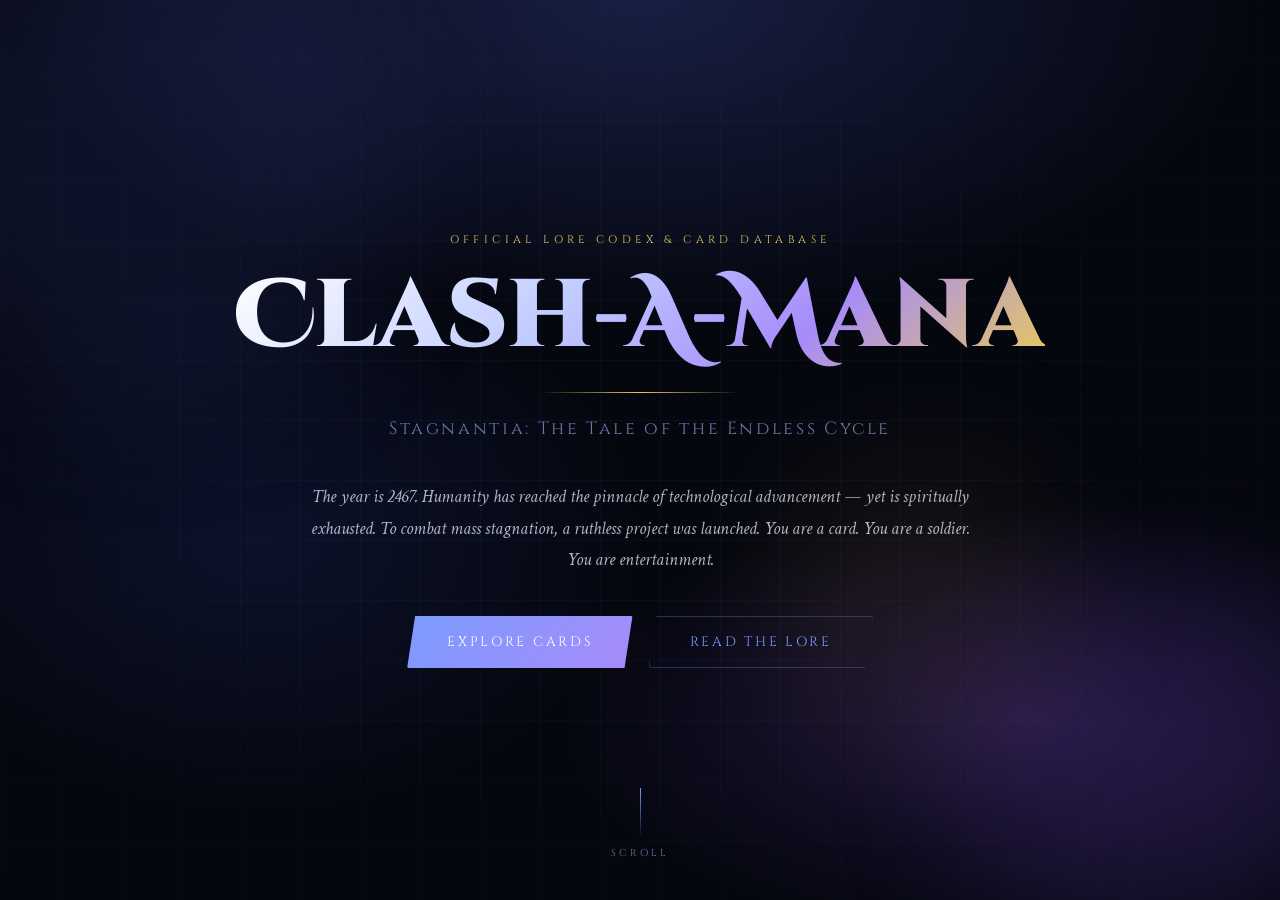
==== index.html @ bcbbc509 "Apply Familiar combat profiles and Kai attack cycle" ====
<!DOCTYPE html>
<html lang="en">
<head>
  <meta charset="UTF-8">
  <meta name="viewport" content="width=device-width, initial-scale=1.0">
  <title>CLASH-A-MANA - Official Codex</title>

  <!-- Google Fonts -->
  <link rel="preconnect" href="https://fonts.googleapis.com">
  <link rel="preconnect" href="https://fonts.gstatic.com" crossorigin>
  <link href="https://fonts.googleapis.com/css2?family=Cinzel+Decorative:wght@400;700;900&family=Cinzel:wght@400;500;600;700&family=Crimson+Text:ital,wght@0,400;0,600;1,400&display=swap" rel="stylesheet">

  <!-- Font Awesome (group icons in Codex) -->
  <link rel="stylesheet" href="https://cdnjs.cloudflare.com/ajax/libs/font-awesome/6.5.2/css/all.min.css">

  <!-- Main stylesheet -->
  <link rel="stylesheet" href="styles/main.css">
  <link rel="stylesheet" href="styles/card-modal.css?v=3">
  <link rel="stylesheet" href="styles/battle.css">
  <link rel="stylesheet" href="styles/survival.css">
  <link rel="stylesheet" href="styles/nav.css">
  <link rel="stylesheet" href="styles/towerguns.css">
</head>
<body>

<!-- ═══ AMBIENT PARTICLES ═══ -->
<canvas id="particle-canvas"></canvas>

<!-- ═══════════════════════════════════════════════════════
     INTRO / HERO SCREEN
═══════════════════════════════════════════════════════ -->
<section id="intro-screen">
  <div class="intro-bg"></div>
  <div class="intro-grid"></div>
  <div class="intro-orb orb1"></div>
  <div class="intro-orb orb2"></div>
  <div class="intro-orb orb3"></div>

  <div class="intro-content">
    <p class="intro-eyebrow">Official Lore Codex &amp; Card Database</p>
    <h1 class="intro-title">Clash-A-Mana</h1>
    <div class="intro-divider"></div>
    <p class="intro-subtitle">Stagnantia: The Tale of the Endless Cycle</p>

    <div class="intro-story-preview">
      <p>
        The year is 2467. Humanity has reached the pinnacle of technological advancement —
        yet is spiritually exhausted. To combat mass stagnation, a ruthless project was
        launched. You are a card. You are a soldier. You are entertainment.
      </p>
    </div>

    <div class="intro-cta-group">
      <button class="btn-primary" id="explore-btn">Explore Cards</button>
      <button class="btn-secondary" id="lore-btn">Read the Lore</button>
    </div>
  </div>

  <div class="intro-scroll-hint">
    <div class="scroll-line"></div>
    <span class="scroll-text">Scroll</span>
  </div>
</section>

<!-- ═══════════════════════════════════════════════════════
     MAIN PORTAL
═══════════════════════════════════════════════════════ -->
<div id="main-portal">

  <!-- Sticky navigation -->
  <nav id="site-nav">
    <div class="nav-logo" id="nav-logo">CAM</div>
    <ul class="nav-links">

      <!-- Package 1: reference / database -->
      <li class="nav-group" data-group="archive">
        <button class="nav-group-btn" type="button" aria-haspopup="true" aria-expanded="false">
          <span class="nav-group-label">Archive</span><span class="nav-group-current"></span><span class="nav-caret">▾</span>
        </button>
        <ul class="nav-menu">
          <li><button class="nav-btn" data-section="lore"       data-label="Lore">📜 Lore</button></li>
          <li><button class="nav-btn" data-section="info"       data-label="Codex">📖 Codex</button></li>
          <li><button class="nav-btn" data-section="cards"      data-label="Cards">🃏 Cards</button></li>
          <li><button class="nav-btn" data-section="spells"     data-label="Spells">✨ Spells</button></li>
          <li><button class="nav-btn" data-section="towerguns"  data-label="Tower Guns">🗼 Tower Guns</button></li>
        </ul>
      </li>

      <!-- Package 2: game modes, progression, economy -->
      <li class="nav-group" data-group="game">
        <button class="nav-group-btn" type="button" aria-haspopup="true" aria-expanded="false">
          <span class="nav-group-label">Game</span><span class="nav-group-current"></span><span class="nav-caret">▾</span>
        </button>
        <ul class="nav-menu">
          <li><button class="nav-btn nav-btn--powerup"  data-section="battle"     data-label="Battle Arena">⚔ Battle Arena</button></li>
          <li><button class="nav-btn nav-btn--survival" data-section="survival"   data-label="Survival">🧟 Survival</button></li>
          <li><button class="nav-btn nav-btn--powerup"  data-section="powerups"   data-label="Power Up">⚙ Power Up</button></li>
          <li><button class="nav-btn nav-btn--shop"     data-section="shop"       data-label="Shop">⚡ Shop</button></li>
          <li><button class="nav-btn nav-btn--pass"     data-section="manapass"   data-label="Mana Pass">🌀 Mana Pass</button></li>
          <li><button class="nav-btn nav-btn--trophy"   data-section="trophyroad" data-label="Trophy Road">🏆 Trophy Road</button></li>
        </ul>
      </li>

    </ul>
  </nav>

  <!-- ── LORE ── -->
  <section id="lore-section">
    <div class="section-wrap">
      <p class="section-eyebrow reveal">Chapter I — The World of Stagnantia</p>
      <h2 class="section-title reveal">The Endless Cycle</h2>
      <div class="section-divider reveal"></div>

      <div class="lore-intro-block reveal">
        <div class="lore-text-side">
          <p>The year is 2467. Humanity has reached the pinnacle of technological advancement, but is
            spiritually exhausted. Diseases have been cured, resource problems solved. However, this
            perfection has brought about a great curse — a period of stagnation in Stagnantia. People
            no longer enjoy anything or create anything new.</p>
          <p>To combat this mass feeling of boredom, a ruthless project is launched: <strong>Clash-A-Mana.</strong>
            Scientists discovered reality-warping portals that bring beings from different times and
            dimensions — ancient knights, robots of the future, mythological monsters, and wild beasts —
            into the arena.</p>
          <div class="lore-highlight-quote">
            "The only way to freedom is not to win the game, but to destroy the system itself."
          </div>
          <p>You are dealt digital cards. These cards are the only way to control the beings brought
            through portals. You have only one objective — destroy the opponent tower and be free.
            But freedom is a lie they tell you.</p>
        </div>

        <div class="lore-visual-side">
          <div class="lore-faction-card faction-crimson">
            <span class="faction-badge">Ruling Class</span>
            <div class="faction-name">⚔ The Crimson Crown</div>
            <p class="faction-desc">The world's rulers and the wealthy. Architects of Stagnantia who
              live in comfort. For them, life is just a control panel. They watch the battles as
              entertainment, always from above.</p>
          </div>
          <div class="lore-faction-card faction-azure">
            <span class="faction-badge">Working Class</span>
            <div class="faction-name">🌊 The Azure Core</div>
            <p class="faction-desc">The rest of society — the working class, ordinary people. They are
              the cogs in the system created by the Crimson Crown. The Azure Core is always struggling,
              but this struggle never lifts them to the upper class.</p>
          </div>
        </div>
      </div>

      <!-- Lore chapters -->
      <div class="lore-chapters">
        <p class="section-eyebrow reveal">World Codex</p>
        <h2 class="section-title reveal">Lore Archives</h2>

        <div class="chapter-grid reveal">
          <div class="chapter-card">
            <div class="chapter-num">01</div>
            <span class="chapter-icon">🌍</span>
            <div class="chapter-title">The World of Stagnantia</div>
            <p class="chapter-text">A dystopian 2467 where perfection became a curse. Technological
              utopia gave rise to spiritual emptiness, and from that void — Clash-A-Mana was born.</p>
          </div>
          <div class="chapter-card">
            <div class="chapter-num">02</div>
            <span class="chapter-icon">🔮</span>
            <div class="chapter-title">The Mana Portals</div>
            <p class="chapter-text">Reality-warping gateways that tear through time and dimension,
              dragging warriors, monsters, and mythological entities into the arena against their will.</p>
          </div>
          <div class="chapter-card">
            <div class="chapter-num">03</div>
            <span class="chapter-icon">⚡</span>
            <div class="chapter-title">The Clash System</div>
            <p class="chapter-text">Giant symmetrical arenas house the battles. Red castle for the
              Crimson Crown, blue for the Azure Core. Destroy the enemy tower — but freedom is always
              one battle away.</p>
          </div>
          <div class="chapter-card">
            <div class="chapter-num">04</div>
            <span class="chapter-icon">🃏</span>
            <div class="chapter-title">The Card Wielders</div>
            <p class="chapter-text">Kidnapped from the Azure Core, forced to fight. Each card wielder
              controls beings through digital mana bonds — strategy is survival, not sport.</p>
          </div>
        </div>
      </div>
    </div>
  </section>

  <!-- ── BATTLE ARENA ── -->
  <section id="battle-section">
    <div class="section-wrap">
      <p class="section-eyebrow reveal">Arena</p>
      <h2 class="section-title reveal">Battle Arena</h2>
      <div class="section-divider reveal"></div>

      <div id="battle-picker">
        <p class="battle-picker-hint">Döyüş üçün 5 kart seç (<span id="battle-pick-count">0</span>/5)</p>
        <div id="battle-picker-grid" class="cards-grid"></div>
        <button id="battle-start-btn" class="btn-primary" disabled>Döyüşə Başla</button>
      </div>

      <div id="battle-arena" style="display:none">
        <div class="battle-hud">
          <div id="battle-turn-info"></div>
          <button id="battle-end-turn-btn" class="btn-secondary">Növbəni Bitir</button>
        </div>
        <div id="battle-info-panel"><div class="info-empty">Kartın üstünə klik et</div></div>
        <div id="battle-board"></div>
        <div id="battle-log"></div>
      </div>

      <div id="battle-result" style="display:none">
        <h3 id="battle-result-title"></h3>
        <button id="battle-restart-btn" class="btn-primary">Yenidən Başla</button>
      </div>
    </div>
  </section>

  <!-- ── SURVIVAL ARENA ── -->
  <section id="survival-section">
    <div class="section-wrap">
      <p class="section-eyebrow reveal">Horda</p>
      <h2 class="section-title reveal">Survival Arena</h2>
      <div class="section-divider reveal"></div>

      <div id="survival-picker">
        <p class="battle-picker-hint">Xarakter seç · Hərəkət et, sağ qal, öz quruluşunu yarat.</p>
        <p class="survival-rules">Avtomatik hücum · WASD / ox düymələri və ya joystik<br>Hər səviyyədə 3 təklifdən 1-ni seç · Maksimum 4 silah + 4 passiv</p>
        <div class="survival-roster-toolbar">
          <label>Axtar <input id="survival-character-search" type="search" placeholder="Kartın adı…"></label>
          <label>Rarity <select id="survival-rarity-filter"><option value="all">Hamısı</option><option value="mundane">Mundane</option><option value="familiar">Familiar</option><option value="arcane">Arcane</option><option value="relic">Relic</option><option value="ascendant">Ascendant</option><option value="apex">Apex</option><option value="emergent">Emergent</option><option value="ethereal">Ethereal</option></select></label>
          <span id="survival-roster-count" aria-live="polite"></span>
        </div>
        <p class="survival-roster-note">Kartların statları arena üçün uyğunlaşdırılıb. Çoxformalı kart ilk forması ilə başlayır. Başlanğıc passiv də 4 yuvadan birini tutur.</p>
        <p id="survival-roster-status" role="status"></p><button type="button" id="survival-roster-retry" class="btn-secondary" hidden>Yenidən yüklə</button>
        <div id="survival-picker-grid" class="survival-char-grid"></div>
      </div>

      <div id="survival-game" style="display:none">
        <div id="survival-hud">
          <div class="survival-hud-item">❤ <div class="survival-hp-bar"><div id="survival-hp-fill"></div></div><span id="survival-hp-text">100 / 100</span></div>
          <div class="survival-hud-item">🛡 <div class="survival-shield-bar"><div id="survival-shield-fill"></div></div><span id="survival-shield-text"></span></div>
          <div class="survival-hud-item">💧 <span id="survival-mana-text"></span></div>
          <div class="survival-hud-item">Sv. <span id="survival-level">1</span> <div class="survival-xp-bar"><div id="survival-xp-fill"></div></div><span id="survival-xp-text">0 / 8 XP</span></div>
          <div class="survival-hud-item" id="survival-timer">00:00</div>
          <div class="survival-hud-item" id="survival-trait-status" aria-label="Passiv vəziyyəti"></div>
          <div class="survival-hud-item" id="survival-kills">0 öldürmə</div>
          <div class="survival-actions">
            <button type="button" id="survival-mana-btn">✦ Mana dalğası · 3 💧</button>
            <button type="button" id="survival-pause-btn">Ⅱ Fasilə</button>
            <button type="button" id="survival-exit-btn">Menyu</button>
          </div>
        </div>
        <div class="survival-arena-wrap">
          <canvas id="survival-canvas" tabindex="0" aria-label="Survival arenası. Hərəkət: WASD və ya ox düymələri. Fasilə: P."></canvas>
          <div id="survival-joystick" role="group" aria-label="Hərəkət joystiki"><div id="survival-joystick-knob"></div></div>
          <div id="survival-paused" class="survival-pause-overlay" hidden>
            <strong>Fasilə</strong><button type="button" id="survival-resume-btn" class="btn-primary">▶ Davam et</button>
          </div>
        </div>
        <p class="survival-controls-hint">WASD / ↑ ↓ ← → · Hücum avtomatikdir · Space: mana dalğası · P / Esc: fasilə</p>
        <div class="survival-loadout">
          <div><h3>Silahlar <span id="survival-weapon-count">1/4</span></h3><div id="survival-weapons" class="survival-slots"></div></div>
          <div><h3>Passivlər <span id="survival-passive-count">0/4</span></h3><div id="survival-passives" class="survival-slots"></div></div>
        </div>
        <details class="survival-stats-panel" open>
          <summary>Statlar və limitlər · <span id="survival-haste-text">+0% hücum sürəti</span></summary>
          <div id="survival-stat-list"></div>
          <p>Attack Speed saniyə, Delay millisaniyə ilədir: az olması yaxşıdır. Sürət bonusu maksimum +90%. DPS real hasardır (limit 500/s). Life mana gücləndirməsinin müddətidir. Silah Sv. 8 · Güclənən passiv Sv. 5 · Dəqiq qaydalı passiv tək səviyyə.</p>
        </details>
        <div id="survival-levelup" class="survival-levelup-overlay" role="dialog" aria-modal="true" aria-labelledby="survival-levelup-title" aria-describedby="survival-choice-help survival-choice-slots" hidden>
          <div class="survival-levelup-panel">
            <p class="survival-levelup-eyebrow">✦ YENİ SƏVİYYƏ ✦</p>
            <h3 id="survival-levelup-title">Gücünü seç</h3>
            <p id="survival-choice-help">Döyüş dayanıb. Bir gücləndirmə seç və davam et.</p>
            <p id="survival-choice-slots"></p>
            <div id="survival-choices"></div>
            <p class="survival-choice-hint">Seçmək üçün kliklə və ya 1, 2, 3 düymələrindən istifadə et.</p>
          </div>
        </div>
      </div>

      <div id="survival-gameover" style="display:none">
        <h3>Öldün</h3>
        <p id="survival-final-stats"></p>
        <button id="survival-restart-btn" class="btn-primary">Yenidən Başla</button>
        <button id="survival-menu-btn" class="btn-secondary">Xarakter Seç</button>
      </div>
    </div>
  </section>

  <!-- ── CARDS DATABASE ── -->
  <section id="cards-section">
    <div class="section-wrap">
      <div class="db-header">

        <div class="db-header-top">
          <div>
            <p class="section-eyebrow">Entity Registry</p>
            <h2 class="section-title">Card Database</h2>
            <div class="db-stats">Showing <span id="card-count">0</span> entities</div>
          </div>
          <div class="search-box">
            <span class="search-icon">⌕</span>
            <input type="text" id="card-search" placeholder="Search entities…">
          </div>
        </div>

        <div class="filter-panel">

          <div class="filter-row">
            <span class="filter-label">Rarity</span>
            <div class="filter-chips">
              <button class="filter-btn active" data-rarity="all">All</button>
              <button class="filter-btn" data-rarity="mundane">Mundane</button>
              <button class="filter-btn" data-rarity="familiar">Familiar</button>
              <button class="filter-btn" data-rarity="arcane">Arcane</button>
              <button class="filter-btn" data-rarity="relic">Relic</button>
              <button class="filter-btn" data-rarity="ascendant">Ascendant</button>
              <button class="filter-btn" data-rarity="apex">Apex</button>
              <button class="filter-btn" data-rarity="emergent">Emergent</button>
              <button class="filter-btn" data-rarity="ethereal">Ethereal</button>
            </div>
          </div>

          <div class="filter-row">
            <span class="filter-label">Class</span>
            <div class="filter-chips">
              <button class="filter-btn active" data-class="all">All</button>
              <button class="filter-btn" data-class="Tank">Tank</button>
              <button class="filter-btn" data-class="Fighter">Fighter</button>
              <button class="filter-btn" data-class="Assassin">Assassin</button>
              <button class="filter-btn" data-class="Mage">Mage</button>
              <button class="filter-btn" data-class="Marksman">Marksman</button>
              <button class="filter-btn" data-class="Support">Support</button>
              <button class="filter-btn" data-class="Specialist">Specialist</button>
            </div>
          </div>

          <div class="filter-row">
            <span class="filter-label">Type</span>
            <div class="filter-chips">
              <button class="filter-btn active" data-ctype="all">All</button>
              <button class="filter-btn" data-ctype="Human">Human</button>
              <button class="filter-btn" data-ctype="Animal">Animal</button>
              <button class="filter-btn" data-ctype="Dead">Dead</button>
              <button class="filter-btn" data-ctype="Robot">Robot</button>
              <button class="filter-btn" data-ctype="Spirit">Spirit</button>
              <button class="filter-btn" data-ctype="Alien">Alien</button>
              <button class="filter-btn" data-ctype="Entity">Entity</button>
            </div>
          </div>

          <div class="filter-row">
            <span class="filter-label">Sort</span>
            <div class="filter-chips">
              <button class="filter-btn active" data-sort="default">Default</button>
              <button class="filter-btn" data-sort="power-desc">PWR ↓</button>
              <button class="filter-btn" data-sort="power-asc">PWR ↑</button>
              <button class="filter-btn" data-sort="name-asc">A → Z</button>
              <button class="filter-btn" data-sort="name-desc">Z → A</button>
              <button class="filter-btn" data-sort="mana-asc">Mana ↑</button>
              <button class="filter-btn" data-sort="mana-desc">Mana ↓</button>
            </div>
          </div>

        </div>
      </div>
      <div class="cards-grid" id="cards-grid">
        <div class="no-results">Loading Card registry…</div>
      </div>
    </div>
  </section>

  <!-- ── SPELLS ── -->
  <section id="spells-section">
    <div class="section-wrap">
      <div class="db-header">
        <div>
          <p class="section-eyebrow">Arcane Arsenal</p>
          <h2 class="section-title">Spell Archive</h2>
          <div class="db-stats">Showing <span id="spell-count">0</span> spells</div>
        </div>
        <div class="db-controls">
          <div class="filter-row">
            <span class="filter-label">Rarity</span>
            <button class="filter-btn spell-filter active" data-filter="all">All</button>
            <button class="filter-btn spell-filter" data-filter="legendary">Legendary</button>
            <button class="filter-btn spell-filter" data-filter="epic">Epic</button>
            <button class="filter-btn spell-filter" data-filter="rare">Rare</button>
            <button class="filter-btn spell-filter" data-filter="common">Common</button>
          </div>
          <div class="filter-row">
            <span class="filter-label">Type</span>
            <button class="filter-btn spell-type active" data-type="all">All</button>
            <button class="filter-btn spell-type" data-type="normal">Normal</button>
            <button class="filter-btn spell-type" data-type="building">Building</button>
          </div>
        </div>
      </div>
      <div class="spells-grid" id="spells-grid">
        <div class="no-results">Loading arcane archive…</div>
      </div>
    </div>
  </section>

  <!-- ── TOWER GUNS ── -->
  <section id="towerguns-section">
    <div class="section-wrap">
      <div class="db-header">
        <div>
          <p class="section-eyebrow">Tower Arsenal</p>
          <h2 class="section-title">Tower Guns</h2>
          <div class="db-stats">Showing <span id="tg-count">0</span> tower guns</div>
        </div>
      </div>
      <div class="tg-grid" id="tg-grid">
        <div class="no-results">Loading tower guns…</div>
      </div>
    </div>
  </section>

  <!-- ── CODEX / INFO ── -->
  <section id="info-section">
    <div class="section-wrap">
      <p class="section-eyebrow">Game Mechanics</p>
      <h2 class="section-title">The Codex</h2>
      <div class="section-divider"></div>
      <div class="codex-layout">
        <nav class="codex-nav" id="codex-nav"></nav>
        <div class="codex-content" id="codex-content"></div>
      </div>
    </div>
  </section>

  <!-- ── POWER UP ── -->
  <section id="powerups-section">
    <div class="section-wrap">
      <p class="section-eyebrow reveal">Komanda Gücləndirmələri</p>
      <h2 class="section-title reveal">Power Up</h2>
      <div class="section-divider reveal"></div>
      <p class="codex-para reveal" style="margin-bottom:28px">
        Hər Power Up 4 səviyyəyə qədər inkişaf etdirilə bilər və hər biri komandanıza fərqli üstünlüklər qazandırır.
      </p>
      <div class="powerups-wrap reveal" id="powerups-table-wrap">
        <div class="no-results">Power Up məlumatları yüklənir…</div>
      </div>
    </div>
  </section>

  <!-- ── SHOP ── -->
  <section id="shop-section">
    <div class="section-wrap">

      <!-- Header -->
      <p class="section-eyebrow reveal">Mana Exchange</p>
      <h2 class="section-title reveal">The Arcane Shop</h2>
      <div class="section-divider reveal"></div>
      <p class="shop-tagline reveal">Power your deck. Dominate the arena. Spend wisely — freedom has a price.</p>

      <!-- Player Wallet Bar -->
      <div class="wallet-bar wallet-bar--full reveal">
        <div class="wallet-item">
          <span class="wallet-icon">🪙</span>
          <span class="wallet-label">Gold</span>
          <span class="wallet-amount wallet-c--gold" id="wallet-gold">4,200</span>
        </div>
        <div class="wallet-item">
          <span class="wallet-icon">🃏</span>
          <span class="wallet-label">Card Piece</span>
          <span class="wallet-amount wallet-c--cardpiece" id="wallet-cardpiece">320</span>
        </div>
        <div class="wallet-item">
          <span class="wallet-icon">💎</span>
          <span class="wallet-label">Ruby</span>
          <span class="wallet-amount wallet-c--ruby" id="wallet-ruby">85</span>
        </div>
        <div class="wallet-item">
          <span class="wallet-icon">🔴</span>
          <span class="wallet-label">Ruby Piece</span>
          <span class="wallet-amount wallet-c--rubypiece" id="wallet-rubypiece">14</span>
        </div>
        <div class="wallet-item">
          <span class="wallet-icon">⚙️</span>
          <span class="wallet-label">Tower Gear</span>
          <span class="wallet-amount wallet-c--gear" id="wallet-gear">7</span>
        </div>
        <div class="wallet-item">
          <span class="wallet-icon">✨</span>
          <span class="wallet-label">Card Shard</span>
          <span class="wallet-amount wallet-c--cardshard" id="wallet-cardshard">45</span>
        </div>
        <div class="wallet-item">
          <span class="wallet-icon">⚡</span>
          <span class="wallet-label">Mana Shard</span>
          <span class="wallet-amount wallet-c--mana" id="wallet-mana">12</span>
        </div>
        <div class="wallet-item">
          <span class="wallet-icon">🗝️</span>
          <span class="wallet-label">Dungeon Key</span>
          <span class="wallet-amount wallet-c--key" id="wallet-key">3</span>
        </div>
        <div class="wallet-item">
          <span class="wallet-icon">🌟</span>
          <span class="wallet-label">Gold Card</span>
          <span class="wallet-amount wallet-c--goldcard" id="wallet-goldcard">1</span>
        </div>
        <div class="wallet-item">
          <span class="wallet-icon">🧩</span>
          <span class="wallet-label">Piece Card</span>
          <span class="wallet-amount wallet-c--piececard" id="wallet-piececard">0</span>
        </div>
        <button class="wallet-topup-btn" id="topup-btn">+ Top Up</button>
      </div>

      <!-- Category Tabs -->
      <div class="shop-tabs reveal">
        <button class="shop-tab active" data-shop-tab="currency">💰 Currency</button>
        <button class="shop-tab" data-shop-tab="packs">📦 Card Packs</button>
        <button class="shop-tab" data-shop-tab="boosters">⚗️ Boosters</button>
        <button class="shop-tab" data-shop-tab="cosmetics">✨ Cosmetics</button>
        <button class="shop-tab" data-shop-tab="bundles">🔥 Bundles</button>
        <button class="shop-tab shop-tab--chests" data-shop-tab="chests">🗝️ Sandıqlar</button>
      </div>

      <!-- === CURRENCY TAB === -->
      <div class="shop-panel active" id="shop-currency">
        <p class="shop-panel-desc">Convert real currency into in-game resources. Gems are the premium currency — use them to unlock powerful cards, exclusive cosmetics, and special events.</p>
        <div class="currency-grid">
          <div class="currency-card">
            <div class="currency-card__glow" style="--clr:#e8c95a"></div>
            <div class="currency-icon">🪙</div>
            <div class="currency-name">Pocket Gold</div>
            <div class="currency-amount">1,000 Gold</div>
            <div class="currency-bonus"></div>
            <div class="currency-price">Free</div>
            <button class="shop-buy-btn" onclick="handlePurchase('1,000 Gold', 'free')">Claim</button>
          </div>
          <div class="currency-card">
            <div class="currency-card__glow" style="--clr:#fb923c"></div>
            <div class="currency-icon">⚡</div>
            <div class="currency-name">Mana Shards</div>
            <div class="currency-amount">10 Shards</div>
            <div class="currency-bonus"></div>
            <div class="currency-price">1000 Gold</div>
            <button class="shop-buy-btn" onclick="handlePurchase('10 Mana Shards', '1000 Gold')">Buy</button>
          </div>
          <div class="currency-card">
            <div class="currency-card__glow" style="--clr:#a78bfa"></div>
            <div class="currency-icon">♦️</div>
            <div class="currency-name">Ruby Pouch</div>
            <div class="currency-amount">20 Rubies</div>
            <div class="currency-bonus">+2 Weekend Bonus</div>
            <div class="currency-bonus">+10 First Purchase Bonus</div>
            <div class="currency-price">$0.99</div>
            <button class="shop-buy-btn shop-buy-btn--rubypiece" onclick="handlePurchase('20 Rubies', '$0.99')">Buy</button>
          </div>
          <div class="currency-card">
            <div class="currency-card__glow" style="--clr:#f87171"></div>
            <div class="currency-icon">♦️♦️</div>
            <div class="currency-name">Ruby Satchel</div>
            <div class="currency-amount">105 Rubies</div>
            <div class="currency-bonus">+5 Weekend Bonus</div>
            <div class="currency-bonus">+15 First Purchase Bonus</div>
            <div class="currency-price">$4.99</div>
            <button class="shop-buy-btn shop-buy-btn--rubypiece" onclick="handlePurchase('105 Rubies', '$4.99')">Buy</button>
          </div>
          <div class="currency-card">
            <div class="currency-card__glow" style="--clr:#f87171"></div>
            <div class="currency-icon">♦️♦️♦️</div>
            <div class="currency-name">Ruby Hoard 1</div>
            <div class="currency-amount">235 Rubies</div>
            <div class="currency-bonus">+10 Weekend Bonus</div>
            <div class="currency-bonus">+25 First Purchase Bonus</div>
            <div class="currency-price">$9.99</div>
            <button class="shop-buy-btn shop-buy-btn--rubypiece" onclick="handlePurchase('235 Rubies', '$9.99')">Buy</button>
          </div>
          <div class="currency-card currency-card--popular">
            <div class="currency-card__glow" style="--clr:#7b9cff"></div>
            <div class="currency-badge">Most Popular</div>
            <div class="currency-icon">♦️🌟♦️</div>
            <div class="currency-name">Ruby Hoard 2</div>
            <div class="currency-amount">530 Rubies</div>
            <div class="currency-bonus">+20 Weekend Bonus</div>
            <div class="currency-bonus">+50 First Purchase Bonus</div>
            <div class="currency-price">$19.99</div>
            <button class="shop-buy-btn shop-buy-btn--rubypiece" onclick="handlePurchase('530 Rubies', '$19.99')">Buy</button>
          </div>
          <div class="currency-card">
            <div class="currency-card__glow" style="--clr:#f87171"></div>
            <div class="currency-icon">🌟♦️🌟</div>
            <div class="currency-name">Ruby Hoard 3</div>
            <div class="currency-amount">1,185 Rubies</div>
            <div class="currency-bonus">+35 Weekend Bonus</div>
            <div class="currency-bonus">+75 First Purchase Bonus</div>
            <div class="currency-price">$39.99</div>
            <button class="shop-buy-btn shop-buy-btn--rubypiece" onclick="handlePurchase('1,185 Rubies', '$39.99')">Buy</button>
          </div>
          <div class="currency-card currency-card--best">
            <div class="currency-card__glow" style="--clr:#f472b6"></div>
            <div class="currency-badge currency-badge--best">Best Value</div>
            <div class="currency-icon">👑</div>
            <div class="currency-name">Arcane Vault</div>
            <div class="currency-amount">3,205 Rubies</div>
            <div class="currency-bonus">+45 Weekend Bonus</div>
            <div class="currency-bonus">+125 First Purchase Bonus · Exclusive Avatar</div>
            <div class="currency-price">$99.99</div>
            <button class="shop-buy-btn shop-buy-btn--premium" onclick="handlePurchase('3,205 Rubies + Avatar', '$99.99')">Buy</button>
          </div>
        </div>
      </div>

      <!-- === CARD PACKS TAB === -->
      <div class="shop-panel" id="shop-packs">
        <p class="shop-panel-desc">Each pack contains a set of cards drawn from the entity registry. Higher tier packs guarantee rarer cards.</p>
        <div class="packs-grid">
          <div class="pack-card pack-card--mundane">
            <div class="pack-shimmer"></div>
            <div class="pack-icon">📦</div>
            <div class="pack-rarity-tag">Mundane Pack</div>
            <div class="pack-name">Soldier's Cache</div>
            <p class="pack-desc">5 cards — guaranteed 1 Familiar or higher. Good starting point for new players.</p>
            <div class="pack-odds">
              <span>Familiar 40%</span><span>Arcane 25%</span><span>Relic 15%</span>
            </div>
            <div class="pack-footer">
              <span class="pack-price">💎 100</span>
              <button class="shop-buy-btn" onclick="handlePurchase('Soldier\'s Cache Pack', '100 Gems')">Open Pack</button>
            </div>
          </div>
          <div class="pack-card pack-card--familiar">
            <div class="pack-shimmer"></div>
            <div class="pack-icon">🐺</div>
            <div class="pack-rarity-tag" style="color:var(--familiar)">Familiar Pack</div>
            <div class="pack-name">Ranger's Kit</div>
            <p class="pack-desc">6 cards — guaranteed 1 Arcane or higher. A solid mid-game boost.</p>
            <div class="pack-odds">
              <span>Arcane 32%</span><span>Relic 16%</span><span>Ascendant 5%</span>
            </div>
            <div class="pack-footer">
              <span class="pack-price">💎 160</span>
              <button class="shop-buy-btn shop-buy-btn--gem" onclick="handlePurchase('Ranger\'s Kit Pack', '160 Gems')">Open Pack</button>
            </div>
          </div>
          <div class="pack-card pack-card--arcane">
            <div class="pack-shimmer"></div>
            <div class="pack-icon">🔮</div>
            <div class="pack-rarity-tag" style="color:var(--arcane)">Arcane Pack</div>
            <div class="pack-name">Mage's Tome</div>
            <p class="pack-desc">7 cards — guaranteed 1 Relic or higher. Ideal for mid-game deck building.</p>
            <div class="pack-odds">
              <span>Relic 35%</span><span>Ascendant 20%</span><span>Apex 8%</span>
            </div>
            <div class="pack-footer">
              <span class="pack-price">💎 250</span>
              <button class="shop-buy-btn shop-buy-btn--gem" onclick="handlePurchase('Mage\'s Tome Pack', '250 Gems')">Open Pack</button>
            </div>
          </div>
          <div class="pack-card pack-card--relic">
            <div class="pack-shimmer"></div>
            <div class="pack-icon">📿</div>
            <div class="pack-rarity-tag" style="color:var(--relic)">Relic Pack</div>
            <div class="pack-name">Ancient Vault</div>
            <p class="pack-desc">8 cards — guaranteed 1 Ascendant or higher. Rewards for committed players.</p>
            <div class="pack-odds">
              <span>Ascendant 28%</span><span>Apex 12%</span><span>Emergent 4%</span>
            </div>
            <div class="pack-footer">
              <span class="pack-price">💎 380</span>
              <button class="shop-buy-btn shop-buy-btn--gem" onclick="handlePurchase('Ancient Vault Pack', '380 Gems')">Open Pack</button>
            </div>
          </div>
          <div class="pack-card pack-card--ascendant">
            <div class="pack-shimmer"></div>
            <div class="pack-icon">🔥</div>
            <div class="pack-rarity-tag" style="color:var(--ascendant)">Ascendant Pack</div>
            <div class="pack-name">Synergy Forge</div>
            <p class="pack-desc">9 cards — guaranteed 1 Ascendant or higher. Built for players stacking deck synergy.</p>
            <div class="pack-odds">
              <span>Ascendant 45%</span><span>Apex 18%</span><span>Emergent 6%</span>
            </div>
            <div class="pack-footer">
              <span class="pack-price">💎 480</span>
              <button class="shop-buy-btn shop-buy-btn--premium" onclick="handlePurchase('Synergy Forge Pack', '480 Gems')">Open Pack</button>
            </div>
          </div>
          <div class="pack-card pack-card--apex">
            <div class="pack-shimmer"></div>
            <div class="currency-badge">Limited</div>
            <div class="pack-icon">⚡</div>
            <div class="pack-rarity-tag" style="color:var(--apex)">Apex Pack</div>
            <div class="pack-name">Warlord's Chest</div>
            <p class="pack-desc">10 cards — guaranteed 2 Ascendant+ and 1 Apex or higher. Elite tier.</p>
            <div class="pack-odds">
              <span>Ascendant 30%</span><span>Apex 15%</span><span>Ethereal 5%</span>
            </div>
            <div class="pack-footer">
              <span class="pack-price">💎 600</span>
              <button class="shop-buy-btn shop-buy-btn--premium" onclick="handlePurchase('Warlord\'s Chest Pack', '600 Gems')">Open Pack</button>
            </div>
          </div>
          <div class="pack-card pack-card--emergent">
            <div class="pack-shimmer"></div>
            <div class="currency-badge">New</div>
            <div class="pack-icon">🌱</div>
            <div class="pack-rarity-tag" style="color:var(--emergent)">Emergent Pack</div>
            <div class="pack-name">Growth Cache</div>
            <p class="pack-desc">11 cards — one guaranteed Emergent card. Evolves in your hands as you play it.</p>
            <div class="pack-odds">
              <span>Apex 18%</span><span>Emergent 100%¹</span><span>Ethereal 6%</span>
            </div>
            <div class="pack-footer">
              <span class="pack-price">⚡ 3 Shards</span>
              <button class="shop-buy-btn shop-buy-btn--mana" onclick="handlePurchase('Growth Cache Pack', '3 Mana Shards')">Open Pack</button>
            </div>
          </div>
          <div class="pack-card pack-card--ethereal">
            <div class="pack-shimmer"></div>
            <div class="currency-badge currency-badge--best">Exclusive</div>
            <div class="pack-icon">👻</div>
            <div class="pack-rarity-tag" style="color:var(--ethereal)">Ethereal Pack</div>
            <div class="pack-name">Void Reliquary</div>
            <p class="pack-desc">12 cards — one guaranteed Ethereal card. For collectors and competitive players only.</p>
            <div class="pack-odds">
              <span>Apex 20%</span><span>Ethereal 100%¹</span>
            </div>
            <div class="pack-footer">
              <span class="pack-price">⚡ 5 Shards</span>
              <button class="shop-buy-btn shop-buy-btn--mana" onclick="handlePurchase('Void Reliquary Pack', '5 Mana Shards')">Open Pack</button>
            </div>
          </div>
        </div>
      </div>

      <!-- === BOOSTERS TAB === -->
      <div class="shop-panel" id="shop-boosters">
        <p class="shop-panel-desc">Temporary enhancements that give you an edge in battle. Active until consumed or the session ends.</p>
        <div class="booster-list">
          <div class="booster-row">
            <div class="booster-icon" style="background:rgba(123,156,255,0.15);color:var(--accent)">⚡</div>
            <div class="booster-info">
              <div class="booster-name">Mana Surge</div>
              <p class="booster-desc">+1 Mana regeneration per turn for 10 battles</p>
              <div class="booster-duration">⏱ 10 battles</div>
            </div>
            <div class="booster-price-col">
              <span class="pack-price">💎 50</span>
              <button class="shop-buy-btn" onclick="handlePurchase('Mana Surge', '50 Gems')">Buy</button>
            </div>
          </div>
          <div class="booster-row">
            <div class="booster-icon" style="background:rgba(248,113,113,0.15);color:var(--relic)">🗡️</div>
            <div class="booster-info">
              <div class="booster-name">Battle Fury</div>
              <p class="booster-desc">+15% damage for all units for 5 battles</p>
              <div class="booster-duration">⏱ 5 battles</div>
            </div>
            <div class="booster-price-col">
              <span class="pack-price">💎 80</span>
              <button class="shop-buy-btn" onclick="handlePurchase('Battle Fury', '80 Gems')">Buy</button>
            </div>
          </div>
          <div class="booster-row booster-row--featured">
            <div class="booster-icon" style="background:rgba(250,204,21,0.15);color:var(--gold)">⭐</div>
            <div class="booster-info">
              <div class="booster-name">Fortune's Blessing <span class="booster-tag">Popular</span></div>
              <p class="booster-desc">Double Gold and XP earned from battles for 24 hours</p>
              <div class="booster-duration">⏱ 24 hours</div>
            </div>
            <div class="booster-price-col">
              <span class="pack-price">💎 120</span>
              <button class="shop-buy-btn shop-buy-btn--gem" onclick="handlePurchase('Fortune\'s Blessing', '120 Gems')">Buy</button>
            </div>
          </div>
          <div class="booster-row">
            <div class="booster-icon" style="background:rgba(167,139,250,0.15);color:var(--arcane)">🛡️</div>
            <div class="booster-info">
              <div class="booster-name">Iron Ward</div>
              <p class="booster-desc">+20% tower HP at the start of each battle for 7 battles</p>
              <div class="booster-duration">⏱ 7 battles</div>
            </div>
            <div class="booster-price-col">
              <span class="pack-price">🪙 500</span>
              <button class="shop-buy-btn" onclick="handlePurchase('Iron Ward', '500 Gold')">Buy</button>
            </div>
          </div>
          <div class="booster-row">
            <div class="booster-icon" style="background:rgba(244,114,182,0.15);color:var(--ethereal)">🔮</div>
            <div class="booster-info">
              <div class="booster-name">Spell Amplifier</div>
              <p class="booster-desc">All spells deal 25% more damage for 3 battles</p>
              <div class="booster-duration">⏱ 3 battles</div>
            </div>
            <div class="booster-price-col">
              <span class="pack-price">⚡ 1 Shard</span>
              <button class="shop-buy-btn shop-buy-btn--mana" onclick="handlePurchase('Spell Amplifier', '1 Mana Shard')">Buy</button>
            </div>
          </div>
        </div>
      </div>

      <!-- === COSMETICS TAB === -->
      <div class="shop-panel" id="shop-cosmetics">
        <p class="shop-panel-desc">Purely cosmetic — no gameplay advantage. Stand out in the arena with exclusive visual flair.</p>
        <div class="cosm-grid">
          <div class="cosm-card">
            <div class="cosm-preview cosm-preview--avatar">👑</div>
            <div class="cosm-type">Profile Avatar</div>
            <div class="cosm-name">Crimson Crown</div>
            <div class="cosm-price">💎 200</div>
            <button class="shop-buy-btn" onclick="handlePurchase('Crimson Crown Avatar', '200 Gems')">Equip</button>
          </div>
          <div class="cosm-card">
            <div class="cosm-preview cosm-preview--frame">🔵</div>
            <div class="cosm-type">Card Frame</div>
            <div class="cosm-name">Azure Core Border</div>
            <div class="cosm-price">💎 150</div>
            <button class="shop-buy-btn" onclick="handlePurchase('Azure Core Border', '150 Gems')">Equip</button>
          </div>
          <div class="cosm-card cosm-card--owned">
            <div class="cosm-preview cosm-preview--emote">⚡</div>
            <div class="cosm-type">Battle Emote</div>
            <div class="cosm-name">Mana Crackle</div>
            <div class="cosm-owned-badge">Owned</div>
            <button class="shop-buy-btn shop-buy-btn--owned" disabled>Equipped</button>
          </div>
          <div class="cosm-card">
            <div class="cosm-preview cosm-preview--board">🌑</div>
            <div class="cosm-type">Arena Skin</div>
            <div class="cosm-name">Void Coliseum</div>
            <div class="cosm-price">⚡ 3 Shards</div>
            <button class="shop-buy-btn shop-buy-btn--mana" onclick="handlePurchase('Void Coliseum Arena', '3 Mana Shards')">Unlock</button>
          </div>
          <div class="cosm-card">
            <div class="cosm-preview cosm-preview--title">📜</div>
            <div class="cosm-type">Player Title</div>
            <div class="cosm-name">"Stagnantia's Chosen"</div>
            <div class="cosm-price">💎 350</div>
            <button class="shop-buy-btn shop-buy-btn--gem" onclick="handlePurchase('Stagnantia\'s Chosen Title', '350 Gems')">Unlock</button>
          </div>
          <div class="cosm-card cosm-card--exclusive">
            <div class="currency-badge currency-badge--best">Rare</div>
            <div class="cosm-preview cosm-preview--effect">🌟</div>
            <div class="cosm-type">Card Effect</div>
            <div class="cosm-name">Ethereal Shimmer</div>
            <div class="cosm-price">⚡ 8 Shards</div>
            <button class="shop-buy-btn shop-buy-btn--mana" onclick="handlePurchase('Ethereal Shimmer Effect', '8 Mana Shards')">Unlock</button>
          </div>
        </div>
      </div>

      <!-- === BUNDLES TAB === -->
      <div class="shop-panel" id="shop-bundles">
        <p class="shop-panel-desc">Limited time offers that combine cards, currency, and cosmetics at a discounted rate. Bundles rotate weekly.</p>
        <div class="bundles-grid">
          <div class="bundle-card bundle-card--starter">
            <div class="bundle-timer">⏳ Ends in 3d 14h</div>
            <div class="bundle-icon">🌱</div>
            <div class="bundle-name">Starter's Arsenal</div>
            <p class="bundle-desc">Everything a new warrior needs to enter the arena.</p>
            <div class="bundle-contents">
              <div class="bundle-item">📦 3× Soldier's Cache</div>
              <div class="bundle-item">🪙 2,000 Gold</div>
              <div class="bundle-item">⚡ Mana Surge Booster</div>
            </div>
            <div class="bundle-pricing">
              <span class="bundle-original">$7.99</span>
              <span class="bundle-sale">$3.99</span>
              <span class="bundle-save">Save 50%</span>
            </div>
            <button class="shop-buy-btn shop-buy-btn--bundle" onclick="handlePurchase('Starter\'s Arsenal Bundle', '$3.99')">Buy Bundle</button>
          </div>
          <div class="bundle-card bundle-card--warrior">
            <div class="bundle-timer">⏳ Ends in 1d 08h</div>
            <div class="currency-badge">Hot Deal</div>
            <div class="bundle-icon">⚔️</div>
            <div class="bundle-name">Warlord's Compact</div>
            <p class="bundle-desc">Mid-tier deck upgrade with a bonus cosmetic included.</p>
            <div class="bundle-contents">
              <div class="bundle-item">🔮 2× Mage's Tome</div>
              <div class="bundle-item">💎 300 Gems</div>
              <div class="bundle-item">🎨 Crimson Crown Avatar</div>
              <div class="bundle-item">⭐ Fortune's Blessing ×2</div>
            </div>
            <div class="bundle-pricing">
              <span class="bundle-original">$19.99</span>
              <span class="bundle-sale">$11.99</span>
              <span class="bundle-save">Save 40%</span>
            </div>
            <button class="shop-buy-btn shop-buy-btn--bundle" onclick="handlePurchase('Warlord\'s Compact Bundle', '$11.99')">Buy Bundle</button>
          </div>
          <div class="bundle-card bundle-card--eternal">
            <div class="bundle-timer">⏳ Ends in 6d 00h</div>
            <div class="currency-badge currency-badge--best">Ultimate</div>
            <div class="bundle-icon">👑</div>
            <div class="bundle-name">Eternal Conqueror</div>
            <p class="bundle-desc">The definitive collection for veteran players seeking total dominance.</p>
            <div class="bundle-contents">
              <div class="bundle-item">👻 1× Void Reliquary</div>
              <div class="bundle-item">⚡ 1× Warlord's Chest</div>
              <div class="bundle-item">💎 1,000 Gems</div>
              <div class="bundle-item">🌑 Void Coliseum Arena</div>
              <div class="bundle-item">🌟 Ethereal Shimmer Effect</div>
              <div class="bundle-item">📜 "Stagnantia's Chosen" Title</div>
            </div>
            <div class="bundle-pricing">
              <span class="bundle-original">$79.99</span>
              <span class="bundle-sale">$49.99</span>
              <span class="bundle-save">Save 37%</span>
            </div>
            <button class="shop-buy-btn shop-buy-btn--premium" onclick="handlePurchase('Eternal Conqueror Bundle', '$49.99')">Buy Bundle</button>
          </div>
        </div>
      </div>

    </div><!-- /.section-wrap -->

      <!-- === CHESTS TAB === -->
      <div class="shop-panel" id="shop-chests">
        <div class="section-wrap chests-wrap">
          <p class="shop-panel-desc">Hər sandıq açıldıqda unikal miqdar resurs qazanırsınız. Mükafat dəyərləri xətti çəki sistemi ilə 40%→10% şans paylanması əsasında hesablanır — kiçik dəyərlər daha çox, böyük dəyərlər isə nadirdir.</p>

          <!-- Chest Grid -->
          <div class="chests-grid" id="chests-grid">
            <!-- JS ilə doldurulacaq -->
          </div>

          <!-- Open Result Modal -->
          <div class="chest-result-overlay" id="chest-result-overlay">
            <div class="chest-result-box" id="chest-result-box">
              <div class="chest-result-close" id="chest-result-close">✕</div>
              <div class="chest-result-icon" id="chest-result-icon">📦</div>
              <div class="chest-result-chest-name" id="chest-result-chest-name">Mundane Chest</div>
              <h3 class="chest-result-title">Sandıq Açıldı!</h3>
              <div class="chest-result-rewards" id="chest-result-rewards"></div>
              <button class="chest-open-again-btn" id="chest-open-again-btn">Yenidən Aç</button>
            </div>
          </div>
        </div>
      </div>

    <!-- Purchase Toast -->
    <div class="shop-toast" id="shop-toast"></div>
  </section>

  <!-- ══════════════════════════════════════════════════════
       MANA PASS SECTION — JS tərəfindən doldurulur
  ══════════════════════════════════════════════════════ -->
  <section id="manapass-section" style="display:none">
    <!-- initManaPass() bütün HTML-i buraya inject edir -->
  </section>

  <section id="trophyroad-section" style="display:none">
    <!-- initTrophyRoad() bütün HTML-i buraya inject edir -->
  </section>

</div><!-- /#main-portal -->

<!-- ═══════════════════════════════════════════════════════
     CARD DETAIL MODAL
═══════════════════════════════════════════════════════ -->
<div id="modal-overlay" aria-hidden="true" inert>
  <div class="modal-frame" role="dialog" aria-modal="true" aria-label="Card details">
    <button class="modal-close" id="modal-close" type="button" aria-label="Close"><svg class="modal-icon" viewBox="0 0 24 24" fill="none" stroke="currentColor" stroke-width="1.6" stroke-linecap="round" aria-hidden="true"><path d="m6 6 12 12M18 6 6 18"/></svg></button>
    <div class="modal-box" id="modal-box">
      <div class="modal-img-col" id="modal-img-col">
        <div class="modal-img-rarity" id="modal-img-rarity"></div>
        <img id="modal-img" src="" alt="" style="display:none">
        <div class="modal-img-placeholder" id="modal-placeholder"></div>
        <div class="modal-img-gradient" aria-hidden="true"></div>
        <svg class="modal-portrait-outline" viewBox="0 0 100 100" preserveAspectRatio="none" fill="none" aria-hidden="true"><path d="M2 13V4l2-2h9M87 2h9l2 2v9M98 87v9l-2 2h-9M13 98H4l-2-2v-9" vector-effect="non-scaling-stroke"/></svg>
        <header class="modal-identity" id="modal-identity"></header>
        <div class="modal-art-meta" id="modal-art-meta"></div>
        <button class="modal-artwork-open" id="modal-artwork-open" type="button" aria-label="View full artwork" aria-haspopup="dialog" hidden><svg class="modal-icon" viewBox="0 0 24 24" fill="none" stroke="currentColor" stroke-width="1.6" stroke-linecap="round" aria-hidden="true"><path d="M8 3H3v5M16 3h5v5M21 16v5h-5M8 21H3v-5"/></svg></button>
      </div>
      <div class="modal-content-col" id="modal-content"></div>
    </div>
  </div>
</div>

<!-- ═══════════════════════════════════════════════════════
     LORE FULLSCREEN OVERLAY
═══════════════════════════════════════════════════════ -->
<div id="lore-fullscreen-overlay" aria-hidden="true" inert>
  <div class="lore-fullscreen-box" role="dialog" aria-modal="true" aria-labelledby="lore-fullscreen-name">
    <button class="modal-close" id="lore-fullscreen-close" type="button" aria-label="Close lore"><svg class="modal-icon" viewBox="0 0 24 24" fill="none" stroke="currentColor" stroke-width="1.6" stroke-linecap="round" aria-hidden="true"><path d="m6 6 12 12M18 6 6 18"/></svg></button>
    <div class="lore-fullscreen-label">Lore</div>
    <div class="lore-fullscreen-name" id="lore-fullscreen-name"></div>
    <div class="lore-fullscreen-text" id="lore-fullscreen-text"></div>
  </div>
</div>

<div id="artwork-overlay" aria-hidden="true" inert>
  <div class="artwork-viewer" role="dialog" aria-modal="true" aria-labelledby="artwork-title">
    <div class="artwork-toolbar">
      <span id="artwork-title"></span>
      <button type="button" id="artwork-close" aria-label="Close artwork"><svg class="modal-icon" viewBox="0 0 24 24" fill="none" stroke="currentColor" stroke-width="1.6" stroke-linecap="round" aria-hidden="true"><path d="m6 6 12 12M18 6 6 18"/></svg></button>
    </div>
    <img id="artwork-image" alt="">
  </div>
</div>

<!-- ═══════════════════════════════════════════════════════
     SCRIPTS  (order matters — core first, then modules)
═══════════════════════════════════════════════════════ -->
<script src="js/core/particles.js"></script>
<script src="js/core/modal.js?v=8"></script>
<script src="js/core/navigation.js"></script>
<script src="js/modules/cards.js?v=4"></script>
<script src="js/modules/battle.js"></script>
<script src="js/modules/survival-data.js"></script>
<script src="js/modules/survival.js?v=2"></script>
<script src="js/modules/spells.js?v=6"></script>
<script src="js/modules/towerguns.js"></script>
<script src="js/modules/info.js"></script>
<script src="js/modules/powerups.js"></script>
<script src="js/modules/shop.js"></script>
<script src="js/modules/chests.js"></script>
<script src="js/modules/manapass.js"></script>
<script src="js/modules/trophyroad.js"></script>

</body>
</html>
---- styles/main.css ----
/* ═══════════════════════════════════════════════════════
   ROOT VARIABLES
═══════════════════════════════════════════════════════ */
:root {
  --bg:          #05070f;
  --bg2:         #080b18;
  --surface:     #0d1124;
  --surface2:    #111629;
  --border:      rgba(90,110,200,0.18);
  --border-glow: rgba(120,140,255,0.35);
  --text:        #e8eeff;
  --muted:       #6a78a8;
  --accent:      #7b9cff;
  --accent2:     #a78bfa;
  --gold:        #e8c95a;
  --gold2:       #f0d878;
  --glow-blue:   rgba(100,140,255,0.4);
  --glow-purple: rgba(167,139,250,0.4);
  --glow-gold:   rgba(232,201,90,0.5);

  --mundane:    #9ca3af;
  --familiar:   #4ade80;
  --arcane:     #a78bfa;
  --relic:      #f87171;
  --ascendant:  #fb923c;
  --apex:       #facc15;
  --emergent:   #00BCD4;
  --ethereal:   #f472b6;

  --font-display: 'Cinzel Decorative', serif;
  --font-head:    'Cinzel', serif;
  --font-body:    'Crimson Text', serif;
}

*, *::before, *::after { box-sizing: border-box; margin: 0; padding: 0; }
html { scroll-behavior: smooth; }

body {
  background: var(--bg);
  color: var(--text);
  font-family: var(--font-body);
  font-size: 18px;
  overflow-x: hidden;
  min-height: 100vh;
}

/* ── Scrollbar ── */
::-webkit-scrollbar { width: 6px; }
::-webkit-scrollbar-track { background: var(--bg); }
::-webkit-scrollbar-thumb { background: #2a3060; border-radius: 3px; }
::-webkit-scrollbar-thumb:hover { background: var(--accent); }

/* ═══════════════════════════════════════════════════════
   CANVAS PARTICLES
═══════════════════════════════════════════════════════ */
#particle-canvas {
  position: fixed;
  inset: 0;
  z-index: 0;
  pointer-events: none;
  opacity: 0.5;
}

/* ═══════════════════════════════════════════════════════
   INTRO / HERO SCREEN
═══════════════════════════════════════════════════════ */
#intro-screen {
  position: relative;
  min-height: 100vh;
  display: flex;
  flex-direction: column;
  align-items: center;
  justify-content: center;
  text-align: center;
  z-index: 1;
  overflow: hidden;
}

.intro-bg {
  position: absolute;
  inset: 0;
  background:
    radial-gradient(ellipse 80% 60% at 50% 0%, rgba(80,100,220,0.25) 0%, transparent 60%),
    radial-gradient(ellipse 60% 40% at 80% 80%, rgba(140,80,240,0.2) 0%, transparent 60%),
    radial-gradient(ellipse 50% 50% at 20% 60%, rgba(50,80,200,0.15) 0%, transparent 60%),
    var(--bg);
}

.intro-grid {
  position: absolute;
  inset: 0;
  background-image:
    linear-gradient(rgba(90,110,200,0.06) 1px, transparent 1px),
    linear-gradient(90deg, rgba(90,110,200,0.06) 1px, transparent 1px);
  background-size: 60px 60px;
  mask-image: radial-gradient(ellipse 80% 80% at 50% 50%, black 30%, transparent 100%);
}

.intro-orb {
  position: absolute;
  border-radius: 50%;
  filter: blur(70px);
  animation: orb-float 8s ease-in-out infinite;
}
.orb1 { width:500px; height:500px; background:rgba(80,100,220,0.12); top:-100px; left:-100px; animation-delay:0s; }
.orb2 { width:400px; height:400px; background:rgba(140,80,240,0.1); bottom:-80px; right:-80px; animation-delay:-3s; }
.orb3 { width:300px; height:300px; background:rgba(200,150,50,0.08); top:50%; left:60%; animation-delay:-5s; }

@keyframes orb-float {
  0%,100% { transform: translate(0,0) scale(1); }
  33% { transform: translate(30px,-20px) scale(1.05); }
  66% { transform: translate(-20px,30px) scale(0.95); }
}

.intro-content { position: relative; z-index: 2; padding: 40px 20px; max-width: 900px; }

.intro-eyebrow {
  font-family: var(--font-head);
  font-size: 11px;
  letter-spacing: 0.4em;
  color: var(--gold);
  text-transform: uppercase;
  opacity: 0;
  animation: fade-up 1s ease 0.5s forwards;
}

.intro-title {
  font-family: var(--font-display);
  font-size: clamp(2.5rem, 8vw, 6rem);
  font-weight: 900;
  line-height: 1.05;
  margin: 20px 0 10px;
  background: linear-gradient(135deg, #ffffff 0%, #c0ccff 40%, var(--accent2) 70%, var(--gold) 100%);
  -webkit-background-clip: text;
  -webkit-text-fill-color: transparent;
  background-clip: text;
  opacity: 0;
  animation: fade-up 1s ease 0.9s forwards;
}

.intro-divider {
  width: 200px;
  height: 1px;
  background: linear-gradient(90deg, transparent, var(--gold), transparent);
  margin: 24px auto;
  opacity: 0;
  animation: fade-up 1s ease 1.2s forwards;
}

.intro-subtitle {
  font-family: var(--font-head);
  font-size: clamp(0.9rem, 2vw, 1.1rem);
  letter-spacing: 0.15em;
  color: var(--muted);
  opacity: 0;
  animation: fade-up 1s ease 1.4s forwards;
}

.intro-story-preview {
  margin: 40px auto;
  max-width: 680px;
  opacity: 0;
  animation: fade-up 1s ease 1.8s forwards;
}

.intro-story-preview p {
  font-size: 1.1rem;
  line-height: 1.8;
  color: rgba(232,238,255,0.75);
  font-style: italic;
}

.intro-cta-group {
  display: flex;
  gap: 16px;
  justify-content: center;
  flex-wrap: wrap;
  opacity: 0;
  animation: fade-up 1s ease 2.2s forwards;
}

.btn-primary {
  font-family: var(--font-head);
  font-size: 0.85rem;
  letter-spacing: 0.2em;
  text-transform: uppercase;
  padding: 16px 40px;
  border: none;
  border-radius: 2px;
  cursor: pointer;
  position: relative;
  background: linear-gradient(135deg, var(--accent), var(--accent2));
  color: white;
  transition: all 0.3s ease;
  clip-path: polygon(8px 0%, 100% 0%, calc(100% - 8px) 100%, 0% 100%);
}

.btn-primary::before {
  content: '';
  position: absolute;
  inset: -2px;
  background: linear-gradient(135deg, var(--accent), var(--gold));
  clip-path: polygon(8px 0%, 100% 0%, calc(100% - 8px) 100%, 0% 100%);
  z-index: -1;
  opacity: 0;
  transition: opacity 0.3s;
}

.btn-primary:hover { transform: translateY(-3px); box-shadow: 0 0 40px var(--glow-blue), 0 0 80px rgba(100,140,255,0.2); }
.btn-primary:hover::before { opacity: 1; }

.btn-secondary {
  font-family: var(--font-head);
  font-size: 0.85rem;
  letter-spacing: 0.2em;
  text-transform: uppercase;
  padding: 16px 40px;
  border: 1px solid rgba(120,140,255,0.3);
  border-radius: 2px;
  cursor: pointer;
  background: transparent;
  color: var(--accent);
  transition: all 0.3s ease;
  clip-path: polygon(8px 0%, 100% 0%, calc(100% - 8px) 100%, 0% 100%);
}

.btn-secondary:hover { background: rgba(100,140,255,0.1); border-color: var(--accent); transform: translateY(-3px); }

.intro-scroll-hint {
  position: absolute;
  bottom: 40px;
  left: 50%;
  transform: translateX(-50%);
  display: flex;
  flex-direction: column;
  align-items: center;
  gap: 8px;
  opacity: 0;
  animation: fade-in 1s ease 3s forwards;
}

.scroll-line {
  width: 1px;
  height: 50px;
  background: linear-gradient(to bottom, var(--accent), transparent);
  animation: scroll-pulse 2s ease infinite;
}

@keyframes scroll-pulse {
  0%,100% { opacity: 0.4; transform: scaleY(1); }
  50% { opacity: 1; transform: scaleY(1.2); }
}

.scroll-text {
  font-family: var(--font-head);
  font-size: 10px;
  letter-spacing: 0.3em;
  color: var(--muted);
  text-transform: uppercase;
}

@keyframes fade-up {
  from { opacity: 0; transform: translateY(20px); }
  to   { opacity: 1; transform: translateY(0); }
}

@keyframes fade-in {
  from { opacity: 0; }
  to   { opacity: 1; }
}

/* ═══════════════════════════════════════════════════════
   MAIN LAYOUT
═══════════════════════════════════════════════════════ */
#site-nav {
  position: sticky;
  top: 0;
  z-index: 100;
  background: rgba(5,7,15,0.9);
  backdrop-filter: blur(20px);
  border-bottom: 1px solid var(--border);
  padding: 0 40px;
  display: flex;
  align-items: center;
  justify-content: space-between;
  height: 64px;
}

.nav-logo {
  font-family: var(--font-display);
  font-size: 1rem;
  font-weight: 900;
  background: linear-gradient(135deg, var(--accent), var(--gold));
  -webkit-background-clip: text;
  -webkit-text-fill-color: transparent;
  background-clip: text;
  letter-spacing: 0.05em;
  cursor: pointer;
}

.nav-links { display: flex; gap: 8px; list-style: none; }

.nav-links button {
  font-family: var(--font-head);
  font-size: 0.75rem;
  letter-spacing: 0.15em;
  text-transform: uppercase;
  padding: 8px 20px;
  border: 1px solid transparent;
  border-radius: 2px;
  cursor: pointer;
  background: transparent;
  color: var(--muted);
  transition: all 0.25s ease;
}

.nav-links button:hover,
.nav-links button.active { color: var(--text); border-color: var(--border-glow); background: rgba(100,140,255,0.08); }
.nav-links button.active { color: var(--accent); }

/* ═══════════════════════════════════════════════════════
   SECTIONS
═══════════════════════════════════════════════════════ */
#main-portal { display: none; }

.section-wrap { max-width: 1360px; margin: 0 auto; padding: 80px 40px; }

.section-eyebrow {
  font-family: var(--font-head);
  font-size: 10px;
  letter-spacing: 0.5em;
  color: var(--gold);
  text-transform: uppercase;
  margin-bottom: 16px;
}

.section-title {
  font-family: var(--font-display);
  font-size: clamp(1.8rem, 4vw, 3rem);
  background: linear-gradient(135deg, #ffffff, var(--accent2));
  -webkit-background-clip: text;
  -webkit-text-fill-color: transparent;
  background-clip: text;
  margin-bottom: 24px;
}

.section-divider {
  width: 100%;
  height: 1px;
  background: linear-gradient(90deg, var(--gold) 0%, rgba(120,140,255,0.3) 40%, transparent 100%);
  margin-bottom: 60px;
}

/* ═══════════════════════════════════════════════════════
   LORE SECTION
═══════════════════════════════════════════════════════ */
#lore-section { display: none; }

.lore-intro-block {
  display: grid;
  grid-template-columns: 1fr 1fr;
  gap: 80px;
  align-items: center;
  margin-bottom: 100px;
}

.lore-text-side p { font-size: 1.15rem; line-height: 1.9; color: rgba(232,238,255,0.8); margin-bottom: 20px; }

.lore-highlight-quote {
  border-left: 3px solid var(--gold);
  padding: 20px 28px;
  background: rgba(232,201,90,0.05);
  margin: 30px 0;
  font-style: italic;
  font-size: 1.25rem;
  color: var(--gold2);
  line-height: 1.6;
}

.lore-faction-card {
  background: var(--surface2);
  border: 1px solid var(--border);
  border-radius: 4px;
  padding: 32px;
  margin-bottom: 16px;
  position: relative;
  overflow: hidden;
  transition: transform 0.3s ease, border-color 0.3s ease;
}

.lore-faction-card::before { content: ''; position: absolute; top: 0; left: 0; right: 0; height: 2px; }
.faction-crimson::before { background: linear-gradient(90deg, #dc2626, #991b1b); }
.faction-azure::before   { background: linear-gradient(90deg, #2563eb, #1d4ed8); }
.lore-faction-card:hover { transform: translateX(8px); border-color: var(--border-glow); }

.faction-badge {
  display: inline-block;
  font-family: var(--font-head);
  font-size: 10px;
  letter-spacing: 0.3em;
  text-transform: uppercase;
  padding: 4px 12px;
  border-radius: 2px;
  margin-bottom: 12px;
}

.faction-crimson .faction-badge { background: rgba(220,38,38,0.2); color: #fca5a5; border: 1px solid rgba(220,38,38,0.3); }
.faction-azure .faction-badge   { background: rgba(37,99,235,0.2);  color: #93c5fd; border: 1px solid rgba(37,99,235,0.3); }

.faction-name { font-family: var(--font-head); font-size: 1.3rem; font-weight: 700; margin-bottom: 10px; color: var(--text); }
.faction-desc { font-size: 1rem; color: var(--muted); line-height: 1.7; }

.lore-chapters { margin-top: 80px; }

.chapter-grid {
  display: grid;
  grid-template-columns: repeat(auto-fit, minmax(300px, 1fr));
  gap: 2px;
  margin-top: 40px;
}

.chapter-card {
  background: var(--surface);
  padding: 40px;
  position: relative;
  overflow: hidden;
  cursor: pointer;
  transition: all 0.3s ease;
}

.chapter-card::after {
  content: '';
  position: absolute;
  inset: 0;
  background: linear-gradient(135deg, rgba(100,140,255,0.05), rgba(167,139,250,0.05));
  opacity: 0;
  transition: opacity 0.3s ease;
}

.chapter-card:hover::after { opacity: 1; }
.chapter-card:hover { transform: translateY(-4px); }

.chapter-num { font-family: var(--font-display); font-size: 3rem; font-weight: 900; color: rgba(100,140,255,0.1); line-height: 1; margin-bottom: 12px; }
.chapter-icon { font-size: 2rem; margin-bottom: 16px; display: block; }
.chapter-title { font-family: var(--font-head); font-size: 1.1rem; font-weight: 700; letter-spacing: 0.05em; color: var(--text); margin-bottom: 12px; }
.chapter-text { font-size: 0.95rem; color: var(--muted); line-height: 1.7; }

/* ═══════════════════════════════════════════════════════
   CARDS DATABASE SECTION
═══════════════════════════════════════════════════════ */
#cards-section { display: none; }

.db-header {
  margin-bottom: 32px;
}

.db-header-top {
  display: flex;
  align-items: flex-end;
  justify-content: space-between;
  gap: 20px;
  margin-bottom: 24px;
  flex-wrap: wrap;
}

/* ── Filter Panel ── */
.filter-panel {
  background: var(--surface);
  border: 1px solid var(--border);
  border-radius: 4px;
  padding: 20px 24px;
  display: flex;
  flex-direction: column;
  gap: 16px;
}

.filter-row {
  display: flex;
  align-items: center;
  gap: 0;
  flex-wrap: wrap;
}

.filter-label {
  font-family: var(--font-head);
  font-size: 9px;
  letter-spacing: 0.3em;
  text-transform: uppercase;
  color: var(--muted);
  width: 64px;
  flex-shrink: 0;
}

.filter-chips {
  display: flex;
  gap: 6px;
  flex-wrap: wrap;
}

.filter-btn {
  font-family: var(--font-head);
  font-size: 0.65rem;
  letter-spacing: 0.08em;
  text-transform: uppercase;
  padding: 5px 13px;
  border: 1px solid var(--border);
  border-radius: 2px;
  cursor: pointer;
  background: transparent;
  color: var(--muted);
  transition: all 0.18s ease;
  white-space: nowrap;
}

.filter-btn:hover { border-color: var(--border-glow); color: var(--text); }
.filter-btn.active { background: rgba(100,140,255,0.12); border-color: var(--accent); color: var(--accent); }

.filter-btn[data-rarity="mundane"].active    { border-color: var(--mundane);   color: var(--mundane);   background: rgba(156,163,175,0.08); }
.filter-btn[data-rarity="familiar"].active   { border-color: var(--familiar);  color: var(--familiar);  background: rgba(74,222,128,0.08); }
.filter-btn[data-rarity="arcane"].active     { border-color: var(--arcane);    color: var(--arcane);    background: rgba(167,139,250,0.08); }
.filter-btn[data-rarity="relic"].active      { border-color: var(--relic);     color: var(--relic);     background: rgba(248,113,113,0.08); }
.filter-btn[data-rarity="ascendant"].active  { border-color: var(--ascendant); color: var(--ascendant); background: rgba(251,146,60,0.08); }
.filter-btn[data-rarity="apex"].active       { border-color: var(--apex);      color: var(--apex);      background: rgba(250,204,21,0.08); }
.filter-btn[data-rarity="emergent"].active   { border-color: var(--emergent);  color: var(--emergent);  background: rgba(0,188,212,0.08); }
.filter-btn[data-rarity="ethereal"].active   { border-color: var(--ethereal);  color: var(--ethereal);  background: rgba(244,114,182,0.08); }

/* divider between filter rows */
.filter-row + .filter-row {
  padding-top: 14px;
  border-top: 1px solid var(--border);
}

/* search sits inside panel too */
.filter-search-row {
  display: flex;
  align-items: center;
  gap: 0;
}

.search-box { position: relative; flex: 1; }

.search-box input {
  font-family: var(--font-head);
  font-size: 0.8rem;
  letter-spacing: 0.05em;
  padding: 9px 16px 9px 40px;
  background: var(--bg2);
  border: 1px solid var(--border);
  border-radius: 2px;
  color: var(--text);
  outline: none;
  width: 100%;
  transition: border-color 0.2s ease;
}

.search-box input:focus { border-color: var(--border-glow); }
.search-box input::placeholder { color: var(--muted); }
.search-icon { position: absolute; left: 13px; top: 50%; transform: translateY(-50%); color: var(--muted); font-size: 0.85rem; pointer-events: none; }

.db-stats { font-family: var(--font-head); font-size: 0.8rem; color: var(--muted); letter-spacing: 0.05em; margin-top: 4px; }
.db-stats span { color: var(--accent); font-weight: 600; }

/* Cards Grid */
.cards-grid { display: grid; grid-template-columns: repeat(auto-fill, minmax(220px, 1fr)); gap: 16px; }

.card-item {
  background: var(--surface);
  border: 1px solid var(--border);
  border-radius: 4px;
  overflow: hidden;
  cursor: pointer;
  transition: all 0.3s cubic-bezier(0.4,0,0.2,1);
  position: relative;
  animation: card-appear 0.4s ease both;
}

@keyframes card-appear {
  from { opacity: 0; transform: translateY(12px); }
  to   { opacity: 1; transform: translateY(0); }
}

.card-item:hover {
  transform: translateY(-8px) scale(1.02);
  border-color: var(--border-glow);
  box-shadow: 0 20px 60px rgba(0,0,0,0.6), 0 0 30px var(--rarity-glow, rgba(100,140,255,0.2));
}

.card-rarity-bar { height: 3px; width: 100%; }

.card-img-wrap {
  position: relative;
  aspect-ratio: 3/4;
  overflow: hidden;
  background: linear-gradient(160deg, #0d1124, #111629);
}

.card-img-wrap img { width: 100%; height: 100%; object-fit: cover; transition: transform 0.5s ease; }
.card-item:hover .card-img-wrap img { transform: scale(1.1); }

.card-img-placeholder { width: 100%; height: 100%; display: flex; align-items: center; justify-content: center; font-size: 3rem; opacity: 0.15; }
.card-img-overlay { position: absolute; inset: 0; background: linear-gradient(to top, rgba(5,7,15,0.9) 0%, transparent 60%); }

.card-mana-badge {
  position: absolute;
  top: 10px;
  right: 10px;
  width: 36px;
  height: 36px;
  border-radius: 50%;
  background: radial-gradient(circle at 35% 35%, #6096ff, #2a50d0);
  border: 2px solid rgba(120,160,255,0.5);
  display: flex;
  align-items: center;
  justify-content: center;
  font-family: var(--font-head);
  font-size: 0.9rem;
  font-weight: 700;
  color: white;
  box-shadow: 0 0 15px rgba(80,120,255,0.5), inset 0 1px 1px rgba(255,255,255,0.2);
}

.card-body { padding: 16px; }
.card-name { font-family: var(--font-head); font-size: 0.95rem; font-weight: 600; color: var(--text); margin-bottom: 4px; letter-spacing: 0.03em; }
.card-group-tag { font-family: var(--font-head); font-size: 0.65rem; letter-spacing: 0.15em; text-transform: uppercase; color: var(--muted); margin-bottom: 6px; }

.card-ability-tag {
  font-family: var(--font-head);
  font-size: 0.62rem;
  letter-spacing: 0.06em;
  color: #f59e0b;
  background: rgba(245,158,11,0.08);
  border: 1px solid rgba(245,158,11,0.2);
  border-radius: 3px;
  padding: 2px 7px;
  display: inline-flex;
  align-items: center;
  gap: 4px;
  margin-bottom: 10px;
  max-width: 100%;
  overflow: hidden;
  text-overflow: ellipsis;
  white-space: nowrap;
}

.card-mini-stats { display: flex; gap: 8px; flex-wrap: wrap; }

.mini-stat { display: flex; align-items: center; gap: 4px; font-family: var(--font-head); font-size: 0.7rem; color: var(--muted); }
.mini-stat-icon { font-size: 0.75rem; }
.mini-stat-val  { color: var(--text); font-weight: 600; }

/* Power Score bar */
.card-power-wrap {
  margin-top: 10px;
}
.card-power-label {
  font-family: var(--font-head);
  font-size: 0.62rem;
  letter-spacing: 0.12em;
  color: var(--muted);
  margin-bottom: 5px;
  text-transform: uppercase;
}
.card-power-num {
  font-weight: 700;
  font-size: 0.72rem;
}
.card-power-max {
  opacity: 0.4;
  font-size: 0.58rem;
}
.card-power-bar-bg {
  height: 3px;
  background: rgba(255,255,255,0.07);
  border-radius: 2px;
  overflow: hidden;
}
.card-power-bar-fill {
  height: 100%;
  border-radius: 2px;
  transition: width 0.6s cubic-bezier(0.4,0,0.2,1);
}

.card-rarity-tag {
  position: absolute;
  bottom: 12px;
  right: 12px;
  font-family: var(--font-head);
  font-size: 0.6rem;
  letter-spacing: 0.15em;
  text-transform: uppercase;
  padding: 3px 8px;
  border-radius: 2px;
  border: 1px solid currentColor;
  opacity: 0.7;
}

/* Rarity colors */
.r-mundane   { --rarity-color: var(--mundane);   }
.r-familiar  { --rarity-color: var(--familiar);  }
.r-arcane    { --rarity-color: var(--arcane);     }
.r-relic     { --rarity-color: var(--relic);      }
.r-ascendant { --rarity-color: var(--ascendant);  }
.r-apex      { --rarity-color: var(--apex);       }
.r-emergent  { --rarity-color: var(--emergent);   }
.r-ethereal  { --rarity-color: var(--ethereal);   }

.card-item .card-rarity-bar  { background: var(--rarity-color); }
.card-item .card-rarity-tag  { color: var(--rarity-color); }
.card-item:hover { --rarity-glow: color-mix(in srgb, var(--rarity-color) 30%, transparent); }

.no-results { grid-column: 1/-1; text-align: center; padding: 80px 20px; color: var(--muted); font-family: var(--font-head); font-size: 0.9rem; letter-spacing: 0.1em; }

/* ═══════════════════════════════════════════════════════
   CARD DETAIL MODAL — Modern Redesign
   Drop-in replacement for the #modal-overlay block
═══════════════════════════════════════════════════════ */

/* ── Overlay ── */
#modal-overlay {
  position: fixed;
  inset: 0;
  z-index: 1000;
  display: flex;
  align-items: center;
  justify-content: center;
  padding: 20px;
  opacity: 0;
  pointer-events: none;
  transition: opacity 0.35s ease;

  /* Layered backdrop: deep blur + rarity ambient colour */
  background:
    radial-gradient(ellipse 60% 60% at 50% 50%, var(--modal-ambient, rgba(100,140,255,0.06)) 0%, transparent 70%),
    rgba(5, 7, 15, 0.82);
  backdrop-filter: blur(18px) saturate(1.4);
  -webkit-backdrop-filter: blur(18px) saturate(1.4);
}

#modal-overlay.open {
  opacity: 1;
  pointer-events: all;
}

/* ── Box ── */
.modal-box {
  position: relative;
  width: 100%;
  max-width: 1160px;
  max-height: 92vh;
  overflow-y: auto;
  overflow-x: hidden;

  display: grid;
  grid-template-columns: 460px 1fr;

  /* Glass surface */
  background: rgba(11, 14, 28, 0.85);
  backdrop-filter: blur(24px);
  -webkit-backdrop-filter: blur(24px);
  border: 1px solid rgba(120, 140, 255, 0.2);
  border-radius: 16px;
  box-shadow:
    0 0 0 1px rgba(255,255,255,0.04) inset,
    0 40px 80px rgba(0,0,0,0.7),
    0 0 60px var(--modal-rarity-glow, rgba(100,140,255,0.12));

  /* Enter animation */
  transform: translateY(28px) scale(0.96);
  transition: transform 0.38s cubic-bezier(0.34, 1.4, 0.64, 1), box-shadow 0.4s ease;

  /* Custom scrollbar inside modal */
  scrollbar-width: thin;
  scrollbar-color: rgba(120,140,255,0.25) transparent;
}
.modal-box::-webkit-scrollbar { width: 4px; }
.modal-box::-webkit-scrollbar-thumb { background: rgba(120,140,255,0.2); border-radius: 2px; }

#modal-overlay.open .modal-box {
  transform: translateY(0) scale(1);
}

/* ── Rarity-driven ambient glow (set via JS: style="--modal-rarity-glow: ...") ── */
.modal-box.r-apex    { --modal-rarity-glow: rgba(250,204,21,0.18); border-color: rgba(250,204,21,0.22); }
.modal-box.r-ethereal{ --modal-rarity-glow: rgba(244,114,182,0.18); border-color: rgba(244,114,182,0.2); }
.modal-box.r-ascendant{ --modal-rarity-glow: rgba(251,146,60,0.16); border-color: rgba(251,146,60,0.2); }
.modal-box.r-relic   { --modal-rarity-glow: rgba(248,113,113,0.16); border-color: rgba(248,113,113,0.2); }
.modal-box.r-arcane  { --modal-rarity-glow: rgba(167,139,250,0.16); border-color: rgba(167,139,250,0.2); }
.modal-box.r-familiar{ --modal-rarity-glow: rgba(74,222,128,0.14); border-color: rgba(74,222,128,0.18); }

/* ── Close button ── */
.modal-close {
  position: absolute;
  top: 18px;
  right: 18px;
  z-index: 20;
  width: 34px;
  height: 34px;
  border-radius: 50%;
  border: 1px solid rgba(255,255,255,0.1);
  background: rgba(255,255,255,0.05);
  color: var(--muted);
  font-size: 1rem;
  cursor: pointer;
  display: flex;
  align-items: center;
  justify-content: center;
  transition: background 0.2s, color 0.2s, border-color 0.2s, transform 0.2s;
}
.modal-close:hover {
  background: rgba(255,255,255,0.1);
  border-color: rgba(255,255,255,0.25);
  color: var(--text);
  transform: rotate(90deg);
}

/* ════════════════════════════
   IMAGE COLUMN
════════════════════════════ */
.modal-img-col {
  position: relative;
  background: linear-gradient(155deg, #080c1c 0%, #0d1228 100%);
  overflow: hidden;
  border-radius: 16px 0 0 16px;
  min-height: 420px;
}

.modal-img-col img {
  width: 100%;
  height: 100%;
  object-fit: cover;
  object-position: top center;
  display: block;
  transition: transform 0.6s cubic-bezier(0.33, 1, 0.68, 1);
}
.modal-box:hover .modal-img-col img { transform: scale(1.04); }

.modal-img-placeholder {
  width: 100%;
  height: 100%;
  min-height: 360px;
  display: flex;
  align-items: center;
  justify-content: center;
  font-size: 5rem;
  opacity: 0.08;
}

/* Top rarity bar — thicker, glowing */
.modal-img-rarity {
  position: absolute;
  top: 0;
  left: 0;
  right: 0;
  height: 3px;
  z-index: 5;
}

/* Gradient fade toward content column */
.modal-img-gradient {
  position: absolute;
  right: 0;
  top: 0;
  bottom: 0;
  width: 120px;
  background: linear-gradient(to right, transparent, rgba(11,14,28,0.9));
  z-index: 2;
}

/* Bottom content fade */
.modal-img-col::after {
  content: '';
  position: absolute;
  bottom: 0;
  left: 0;
  right: 0;
  height: 140px;
  background: linear-gradient(to top, rgba(11,14,28,0.9) 0%, transparent 100%);
  z-index: 2;
  pointer-events: none;
}

/* ════════════════════════════
   CONTENT COLUMN
════════════════════════════ */
.modal-content-col {
  padding: 44px 44px 44px 36px;
  display: flex;
  flex-direction: column;
  gap: 0;
  min-width: 0;
}

/* ── Rarity badge ── */
.modal-rarity-badge {
  display: inline-flex;
  align-items: center;
  gap: 6px;
  font-family: var(--font-head);
  font-size: 0.6rem;
  letter-spacing: 0.35em;
  text-transform: uppercase;
  padding: 4px 12px;
  border-radius: 999px;
  margin-bottom: 16px;
  border: 1px solid currentColor;
  opacity: 0.85;
}

/* ── Card name ── */
.modal-card-name {
  font-family: var(--font-display);
  font-size: clamp(1.5rem, 3vw, 2rem);
  font-weight: 900;
  color: var(--text);
  line-height: 1.15;
  margin-bottom: 6px;
  letter-spacing: -0.01em;
}

/* ── Group + class row ── */
.modal-card-group {
  font-family: var(--font-head);
  font-size: 0.72rem;
  letter-spacing: 0.18em;
  text-transform: uppercase;
  color: var(--muted);
  margin-bottom: 12px;
}

.modal-name-class-row {
  display: flex;
  align-items: center;
  flex-wrap: wrap;
  gap: 6px;
  margin-bottom: 8px;
}

.modal-class-badge,
.modal-subclass-badge {
  font-family: var(--font-head);
  font-size: 0.68rem;
  letter-spacing: 0.1em;
  text-transform: uppercase;
  padding: 3px 12px;
  border-radius: 999px;
}
.modal-class-badge {
  background: rgba(255,255,255,0.07);
  border: 1px solid rgba(255,255,255,0.14);
  color: var(--text);
}
.modal-subclass-badge {
  background: rgba(255,255,255,0.03);
  border: 1px solid rgba(255,255,255,0.08);
  color: var(--muted);
}

/* ── Section label ── */
.modal-section-label {
  font-family: var(--font-head);
  font-size: 0.58rem;
  letter-spacing: 0.45em;
  text-transform: uppercase;
  color: var(--gold);
  margin-top: 28px;
  margin-bottom: 14px;
  display: flex;
  align-items: center;
  gap: 10px;
}
.modal-section-label::after {
  content: '';
  flex: 1;
  height: 1px;
  background: linear-gradient(90deg, rgba(232,201,90,0.25), transparent);
}

/* ── Stat bars ── */
.stat-bar-row {
  display: grid;
  grid-template-columns: 150px 1fr 52px;
  align-items: center;
  gap: 12px;
  margin-bottom: 8px;
}

.stat-label-sm {
  font-family: var(--font-head);
  font-size: 0.72rem;
  color: var(--muted);
  letter-spacing: 0.04em;
  white-space: nowrap;
}

.stat-bar-track {
  height: 3px;
  background: rgba(255,255,255,0.06);
  border-radius: 999px;
  overflow: hidden;
}

.stat-bar-fill {
  height: 100%;
  border-radius: 999px;
  width: 0;
  transition: width 0.85s cubic-bezier(0.34, 1.2, 0.64, 1);
  box-shadow: 0 0 6px currentColor;
}

.stat-val-sm {
  font-family: var(--font-head);
  font-size: 0.78rem;
  color: var(--text);
  text-align: right;
  font-weight: 700;
  font-variant-numeric: tabular-nums;
}

/* ── Ability block ── */
.modal-ability-name {
  font-family: var(--font-head);
  font-size: 0.8rem;
  font-weight: 700;
  letter-spacing: 0.08em;
  text-transform: uppercase;
  color: #fbbf24;
  background: rgba(251,191,36,0.06);
  border: 1px solid rgba(251,191,36,0.18);
  border-left: 3px solid #fbbf24;
  border-radius: 8px;
  padding: 10px 16px;
  margin-bottom: 10px;
  display: flex;
  align-items: center;
  gap: 8px;
}

/* ── Trait / Story boxes ── */
.modal-trait-box {
  background: rgba(100,140,255,0.04);
  border: 1px solid rgba(100,140,255,0.12);
  border-left: 3px solid rgba(100,140,255,0.6);
  padding: 16px 18px;
  border-radius: 8px;
  font-size: 0.98rem;
  color: rgba(232,238,255,0.82);
  line-height: 1.7;
}

.modal-story-wrap {
  position: relative;
}

.modal-story-box {
  background: rgba(232,201,90,0.03);
  border: 1px solid rgba(232,201,90,0.1);
  border-left: 3px solid rgba(232,201,90,0.5);
  padding: 16px 20px 44px 18px;
  border-radius: 8px;
  font-style: italic;
  font-size: 0.98rem;
  color: rgba(232,238,255,0.65);
  line-height: 1.75;
  max-height: 180px;
  overflow-y: auto;
  scrollbar-width: thin;
  scrollbar-color: rgba(232,201,90,0.35) transparent;
}
.modal-story-box::-webkit-scrollbar { width: 4px; }
.modal-story-box::-webkit-scrollbar-thumb { background: rgba(232,201,90,0.3); border-radius: 2px; }

.modal-story-expand-btn {
  position: absolute;
  right: 10px;
  bottom: 10px;
  width: 28px;
  height: 28px;
  border-radius: 50%;
  display: flex;
  align-items: center;
  justify-content: center;
  background: rgba(232,201,90,0.12);
  border: 1px solid rgba(232,201,90,0.3);
  color: var(--gold);
  font-size: 0.8rem;
  line-height: 1;
  cursor: pointer;
  transition: background 0.2s, transform 0.2s;
}
.modal-story-expand-btn:hover {
  background: rgba(232,201,90,0.22);
  transform: scale(1.08);
}

/* ── Fullscreen lore overlay ── */
#lore-fullscreen-overlay {
  position: fixed;
  inset: 0;
  z-index: 1100;
  display: flex;
  align-items: center;
  justify-content: center;
  padding: 20px;
  opacity: 0;
  pointer-events: none;
  transition: opacity 0.3s ease;
  background: rgba(5,7,15,0.9);
  backdrop-filter: blur(20px) saturate(1.3);
  -webkit-backdrop-filter: blur(20px) saturate(1.3);
}
#lore-fullscreen-overlay.open {
  opacity: 1;
  pointer-events: all;
}
.lore-fullscreen-box {
  position: relative;
  width: 100%;
  max-width: 720px;
  max-height: 82vh;
  overflow-y: auto;
  background: rgba(11,14,28,0.92);
  border: 1px solid rgba(232,201,90,0.18);
  border-radius: 16px;
  padding: 48px 44px 40px;
  box-shadow: 0 40px 80px rgba(0,0,0,0.7), 0 0 60px rgba(232,201,90,0.08);
  transform: translateY(20px) scale(0.97);
  transition: transform 0.35s cubic-bezier(0.34, 1.4, 0.64, 1);
  scrollbar-width: thin;
  scrollbar-color: rgba(232,201,90,0.3) transparent;
}
#lore-fullscreen-overlay.open .lore-fullscreen-box {
  transform: translateY(0) scale(1);
}
.lore-fullscreen-label {
  font-family: var(--font-head);
  font-size: 0.6rem;
  letter-spacing: 0.4em;
  text-transform: uppercase;
  color: var(--gold);
  margin-bottom: 10px;
}
.lore-fullscreen-name {
  font-family: var(--font-display);
  font-size: clamp(1.3rem, 3vw, 1.8rem);
  font-weight: 900;
  color: var(--text);
  margin-bottom: 22px;
}
.lore-fullscreen-text {
  font-style: italic;
  font-size: 1.05rem;
  line-height: 1.9;
  color: rgba(232,238,255,0.75);
}
@media (max-width: 600px) {
  .lore-fullscreen-box { padding: 40px 24px 32px; }
}

/* ── Lore link ── */
.modal-lore-link {
  display: inline-flex;
  align-items: center;
  gap: 8px;
  margin-top: 22px;
  font-family: var(--font-head);
  font-size: 0.68rem;
  letter-spacing: 0.2em;
  text-transform: uppercase;
  color: var(--muted);
  border: 1px solid rgba(255,255,255,0.08);
  padding: 9px 18px;
  border-radius: 999px;
  cursor: pointer;
  transition: color 0.2s, border-color 0.2s, background 0.2s;
  background: transparent;
}
.modal-lore-link:hover {
  color: var(--gold);
  border-color: rgba(232,201,90,0.3);
  background: rgba(232,201,90,0.05);
}

/* ════════════════════════════
   STAT TABS
════════════════════════════ */
.stat-tab-row {
  display: flex;
  gap: 4px;
  margin: 22px 0 14px;
  flex-wrap: nowrap;
  border-bottom: 1px solid rgba(255,255,255,0.06);
  padding-bottom: 0;
}

.stat-tab {
  flex: 1 1 0;
  min-width: 0;
  white-space: nowrap;
  overflow: hidden;
  text-overflow: ellipsis;
  text-align: center;
  font-family: var(--font-head);
  font-size: clamp(0.56rem, 1.9vw, 0.68rem);
  letter-spacing: 0.06em;
  text-transform: uppercase;
  padding: 9px 4px;
  border: none;
  border-bottom: 2px solid transparent;
  border-radius: 0;
  cursor: pointer;
  background: transparent;
  color: var(--muted);
  transition: color 0.2s, border-color 0.2s;
  position: relative;
  bottom: -1px;
}
.stat-tab:hover { color: var(--text); }
.stat-tab.active {
  color: var(--accent);
  border-bottom-color: var(--accent);
}

.no-stat-msg {
  font-family: var(--font-head);
  font-size: 0.78rem;
  color: var(--muted);
  padding: 20px 0;
  letter-spacing: 0.1em;
}

/* ════════════════════════════
   STAR LEVELS
════════════════════════════ */
.star-level-row {
  display: flex;
  align-items: flex-start;
  gap: 14px;
  padding: 12px 16px;
  border: 1px solid rgba(255,255,255,0.06);
  border-radius: 10px;
  margin-bottom: 6px;
  background: rgba(255,255,255,0.02);
  transition: background 0.2s, border-color 0.2s;
}
.star-level-row:hover {
  background: rgba(255,255,255,0.04);
  border-color: rgba(255,255,255,0.1);
}
.star-level-row.star-level-empty { opacity: 0.3; }

.star-level-icon {
  font-size: 0.92rem;
  line-height: 1.5;
  min-width: 52px;
  letter-spacing: -2px;
}
.star-level-info {
  display: flex;
  flex-direction: column;
  gap: 3px;
  flex: 1;
}
.star-level-label {
  font-family: var(--font-head);
  font-size: 0.62rem;
  letter-spacing: 0.18em;
  text-transform: uppercase;
}
.star-level-text {
  font-size: 0.85rem;
  color: var(--text);
  font-weight: 500;
}
.star-level-range {
  font-family: var(--font-head);
  font-size: 0.7rem;
  color: var(--muted);
  letter-spacing: 0.06em;
}

/* ════════════════════════════
   ASCENDED FORM BANNER
════════════════════════════ */
.ascended-banner {
  display: flex;
  align-items: center;
  justify-content: space-between;
  gap: 12px;
  padding: 14px 16px;
  border: 1px solid rgba(251,146,60,0.2);
  border-radius: 10px;
  background: rgba(251,146,60,0.04);
  margin-bottom: 6px;
  transition: all 0.25s;
}
.ascended-banner--active {
  border-color: rgba(251,146,60,0.55);
  background: rgba(251,146,60,0.09);
  box-shadow: 0 0 20px rgba(251,146,60,0.1);
}
.ascended-banner-info {
  display: flex;
  align-items: center;
  gap: 12px;
}
.ascended-banner-icon {
  font-size: 1.3rem;
  filter: drop-shadow(0 0 8px rgba(251,146,60,0.8));
}
.ascended-banner-title {
  font-family: var(--font-head);
  font-size: 0.65rem;
  letter-spacing: 0.18em;
  text-transform: uppercase;
  color: var(--ascendant);
  margin-bottom: 2px;
}
.ascended-banner-sub {
  font-size: 0.74rem;
  color: var(--muted);
}

.ascended-toggle-btn {
  font-family: var(--font-head);
  font-size: 0.62rem;
  letter-spacing: 0.14em;
  text-transform: uppercase;
  padding: 8px 16px;
  border: 1px solid rgba(251,146,60,0.4);
  border-radius: 999px;
  background: transparent;
  color: var(--ascendant);
  cursor: pointer;
  white-space: nowrap;
  transition: all 0.2s;
}
.ascended-toggle-btn:hover {
  background: rgba(251,146,60,0.12);
  border-color: var(--ascendant);
  box-shadow: 0 0 12px rgba(251,146,60,0.2);
}
.ascended-toggle-btn--revert {
  color: var(--muted);
  border-color: rgba(255,255,255,0.1);
}
.ascended-toggle-btn--revert:hover {
  color: var(--text);
  border-color: rgba(255,255,255,0.2);
  background: rgba(255,255,255,0.05);
  box-shadow: none;
}

/* ════════════════════════════
   MULTI-FORM SWITCHER
════════════════════════════ */
.form-switcher {
  margin-bottom: 6px;
  padding: 14px 16px;
  border: 1px solid rgba(255,255,255,0.06);
  border-radius: 10px;
  background: rgba(255,255,255,0.02);
}
.form-switcher-label {
  font-family: var(--font-head);
  font-size: 0.58rem;
  letter-spacing: 0.25em;
  text-transform: uppercase;
  color: var(--muted);
  margin-bottom: 10px;
}
.form-switcher-btns {
  display: flex;
  flex-wrap: wrap;
  gap: 6px;
}
.form-switch-btn {
  font-family: var(--font-head);
  font-size: 0.63rem;
  letter-spacing: 0.12em;
  text-transform: uppercase;
  padding: 7px 18px;
  border: 1px solid rgba(255,255,255,0.08);
  border-radius: 999px;
  background: transparent;
  color: var(--muted);
  cursor: pointer;
  transition: all 0.2s;
}
.form-switch-btn:hover {
  border-color: rgba(255,255,255,0.18);
  color: var(--text);
}
.form-switch-btn--active {
  background: rgba(100,140,255,0.1);
  border-color: rgba(100,140,255,0.4);
  color: var(--accent);
}

/* ════════════════════════════
   ETHEREAL DUAL-TYPE SELECTOR
════════════════════════════ */
.dual-selector-header {
  display: flex;
  align-items: center;
  gap: 14px;
  padding: 14px 16px;
  border: 1px solid rgba(244,114,182,0.25);
  border-radius: 10px;
  background: rgba(244,114,182,0.05);
  margin-bottom: 16px;
}
.dual-selector-icon {
  font-size: 1.4rem;
  filter: drop-shadow(0 0 8px rgba(244,114,182,0.7));
}
.dual-selector-title {
  font-family: var(--font-head);
  font-size: 0.65rem;
  letter-spacing: 0.18em;
  text-transform: uppercase;
  color: var(--ethereal);
  margin-bottom: 2px;
}
.dual-selector-sub {
  font-size: 0.74rem;
  color: var(--muted);
}

.dual-type-grid {
  display: grid;
  grid-template-columns: 1fr 1fr;
  gap: 10px;
  margin-bottom: 8px;
}
.dual-type-card {
  display: flex;
  flex-direction: column;
  gap: 8px;
  padding: 16px 14px;
  border: 1px solid rgba(255,255,255,0.07);
  border-radius: 10px;
  background: rgba(255,255,255,0.02);
  cursor: pointer;
  transition: all 0.2s;
}
.dual-type-card:hover {
  border-color: rgba(244,114,182,0.4);
  background: rgba(244,114,182,0.06);
  box-shadow: 0 0 18px rgba(244,114,182,0.1);
}
.dual-type-badge {
  font-family: var(--font-head);
  font-size: 0.58rem;
  letter-spacing: 0.2em;
  text-transform: uppercase;
  padding: 3px 8px;
  border: 1px solid;
  border-radius: 999px;
  display: inline-block;
  width: fit-content;
}
.dual-type-name {
  font-family: var(--font-head);
  font-size: 0.78rem;
  letter-spacing: 0.1em;
  color: var(--text);
}
.dual-stat-row {
  display: flex;
  justify-content: space-between;
  font-size: 0.72rem;
  color: var(--muted);
}
.dual-stat-row span:last-child {
  color: var(--text);
  font-variant-numeric: tabular-nums;
}
.dual-spawn-tag {
  font-family: var(--font-head);
  font-size: 0.6rem;
  letter-spacing: 0.12em;
  color: var(--accent);
  margin-top: 2px;
}
.dual-type-cta {
  font-family: var(--font-head);
  font-size: 0.6rem;
  letter-spacing: 0.2em;
  text-transform: uppercase;
  color: var(--ethereal);
  margin-top: auto;
  padding-top: 6px;
  border-top: 1px solid rgba(255,255,255,0.06);
}

.dual-back-btn {
  display: inline-flex;
  align-items: center;
  gap: 6px;
  font-family: var(--font-head);
  font-size: 0.6rem;
  letter-spacing: 0.15em;
  text-transform: uppercase;
  color: var(--muted);
  background: transparent;
  border: 1px solid rgba(255,255,255,0.08);
  border-radius: 999px;
  padding: 6px 14px;
  cursor: pointer;
  margin-bottom: 12px;
  transition: all 0.2s;
}
.dual-back-btn:hover {
  color: var(--ethereal);
  border-color: rgba(244,114,182,0.35);
  background: rgba(244,114,182,0.05);
}

/* ════════════════════════════
   EMERGENT TRAIT SWITCHER
   (stats stay fixed — only the ability text changes per turn)
════════════════════════════ */
.emergent-trait-switcher {
  margin-bottom: 6px;
  padding: 14px 16px;
  border: 1px solid rgba(0,188,212,0.15);
  border-radius: 10px;
  background: rgba(0,188,212,0.03);
}
.emergent-trait-label {
  font-family: var(--font-head);
  font-size: 0.58rem;
  letter-spacing: 0.25em;
  text-transform: uppercase;
  color: var(--muted);
  margin-bottom: 10px;
}
.emergent-trait-btns {
  display: flex;
  flex-wrap: wrap;
  gap: 6px;
}
.emergent-trait-btn {
  font-family: var(--font-head);
  font-size: 0.63rem;
  letter-spacing: 0.12em;
  text-transform: uppercase;
  padding: 7px 18px;
  border: 1px solid rgba(255,255,255,0.08);
  border-radius: 999px;
  background: transparent;
  color: var(--muted);
  cursor: pointer;
  transition: all 0.2s;
}
.emergent-trait-btn:hover {
  border-color: rgba(0,188,212,0.35);
  color: var(--text);
}
.emergent-trait-btn--active {
  background: rgba(0,188,212,0.1);
  border-color: rgba(0,188,212,0.4);
  color: var(--emergent);
}

/* ════════════════════════════
   RESPONSIVE
════════════════════════════ */
@media (max-width: 900px) {
  .modal-box {
    grid-template-columns: 1fr;
    max-height: 95vh;
    border-radius: 14px;
  }
  .modal-img-col {
    min-height: 260px;
    border-radius: 14px 14px 0 0;
    max-height: 40vh;
  }
  .modal-img-gradient { display: none; }
  .modal-content-col { padding: 28px 24px 32px; }
}

@media (max-width: 500px) {
  .modal-content-col { padding: 20px 16px 28px; }
  .dual-type-grid { grid-template-columns: 1fr; }
  .stat-tab-row { gap: 0; }
  .stat-tab { font-size: 0.62rem; padding: 8px 12px; }
}

/* ═══════════════════════════════════════════════════════
   SPELLS SECTION
═══════════════════════════════════════════════════════ */
#spells-section { display: none; }

.spells-grid { display: grid; grid-template-columns: repeat(auto-fill, minmax(260px, 1fr)); gap: 16px; }

.spell-item {
  background: var(--surface);
  border: 1px solid var(--border);
  border-radius: 4px;
  padding: 24px;
  padding-top: 56px; /* room for top-left badges */
  cursor: pointer;
  transition: all 0.3s ease;
  position: relative;
  overflow: hidden;
  animation: card-appear 0.4s ease both;
}

.spell-item::before { content: ''; position: absolute; top: 0; left: 0; right: 0; height: 2px; }
.spell-legendary::before { background: linear-gradient(90deg, var(--apex), var(--ascendant)); }
.spell-epic::before       { background: linear-gradient(90deg, var(--arcane), var(--ethereal)); }
.spell-common::before     { background: linear-gradient(90deg, var(--mundane), var(--familiar)); }
.spell-rare::before       { background: linear-gradient(90deg, var(--familiar), var(--arcane)); }

.spell-item:hover { transform: translateY(-4px); border-color: var(--border-glow); }

/* ── Top-left badges (energy + charge) ── */
.spell-top-left-badges {
  position: absolute;
  top: 10px;
  left: 14px;
  display: flex;
  align-items: center;
  gap: 8px;
  z-index: 2;
}

.spell-energy-pill {
  display: flex;
  align-items: center;
  gap: 4px;
  font-family: var(--font-head);
  font-size: 0.72rem;
  color: #c4b5fd;
  background: rgba(139,92,246,0.18);
  border: 1px solid rgba(139,92,246,0.35);
  padding: 3px 9px;
  border-radius: 20px;
  letter-spacing: 0.03em;
}
.spell-energy-pill strong { color: #e9d5ff; font-size: 0.8rem; }

.spell-charge-pill {
  display: flex;
  align-items: center;
  gap: 5px;
  font-family: var(--font-head);
  font-size: 0.68rem;
  color: #fbbf24;
  background: rgba(251,191,36,0.1);
  border: 1px solid rgba(251,191,36,0.25);
  padding: 3px 9px;
  border-radius: 20px;
}

.spell-charge-dots {
  display: flex;
  gap: 2px;
  align-items: center;
}

.spell-charge-dot {
  width: 7px;
  height: 7px;
  border-radius: 2px;
  background: rgba(251,191,36,0.2);
  border: 1px solid rgba(251,191,36,0.3);
  transform: rotate(45deg);
  transition: background 0.2s;
}
.spell-charge-dot.filled {
  background: #fbbf24;
  border-color: #f59e0b;
  box-shadow: 0 0 5px rgba(251,191,36,0.5);
}

.spell-charge-num {
  font-size: 0.65rem;
  color: #fcd34d;
  letter-spacing: 0.05em;
}

/* ── Multi badge ── */
.spell-multi-badge {
  display: inline-flex;
  align-items: center;
  gap: 3px;
  font-family: var(--font-head);
  font-size: 0.58rem;
  letter-spacing: 0.1em;
  text-transform: uppercase;
  color: #f472b6;
  background: rgba(244,114,182,0.1);
  border: 1px solid rgba(244,114,182,0.25);
  padding: 2px 7px;
  border-radius: 20px;
  margin-left: 6px;
  vertical-align: middle;
}

.spell-top { display: flex; align-items: flex-start; justify-content: space-between; margin-bottom: 14px; }
.spell-name { font-family: var(--font-head); font-size: 1rem; font-weight: 600; color: var(--text); display: flex; align-items: center; flex-wrap: wrap; gap: 4px; }

/* Legacy badge kept for backward compat */
.spell-energy-badge {
  display: flex;
  align-items: center;
  gap: 5px;
  font-family: var(--font-head);
  font-size: 0.75rem;
  color: #a78bfa;
  background: rgba(167,139,250,0.1);
  border: 1px solid rgba(167,139,250,0.2);
  padding: 4px 10px;
  border-radius: 20px;
}

.spell-rarity-tag { font-family: var(--font-head); font-size: 0.6rem; letter-spacing: 0.15em; text-transform: uppercase; margin-bottom: 10px; }
.spell-rarity-legendary { color: var(--apex); }
.spell-rarity-epic      { color: var(--arcane); }
.spell-rarity-common    { color: var(--mundane); }
.spell-rarity-rare      { color: var(--familiar); }

.spell-treat { font-size: 0.95rem; color: var(--muted); line-height: 1.6; margin-bottom: 16px; }

.spell-stats-row { display: flex; gap: 12px; flex-wrap: wrap; }

.spell-stat { display: flex; flex-direction: column; gap: 2px; padding: 8px 12px; background: rgba(255,255,255,0.03); border: 1px solid var(--border); border-radius: 2px; }
.spell-stat-label { font-family: var(--font-head); font-size: 0.6rem; letter-spacing: 0.2em; text-transform: uppercase; color: var(--muted); }
.spell-stat-val { font-family: var(--font-head); font-size: 0.85rem; color: var(--text); font-weight: 600; }

/* ── Spell modal badges ── */
.spell-modal-badges {
  display: flex;
  gap: 10px;
  margin: 12px 0 18px;
  flex-wrap: wrap;
}
.spell-modal-energy {
  display: flex;
  align-items: center;
  gap: 6px;
  font-family: var(--font-head);
  font-size: 0.8rem;
  color: #c4b5fd;
  background: rgba(139,92,246,0.15);
  border: 1px solid rgba(139,92,246,0.3);
  padding: 6px 14px;
  border-radius: 20px;
}
.spell-modal-energy span { font-size: 1rem; font-weight: 700; color: #e9d5ff; }

.spell-modal-charge {
  display: flex;
  align-items: center;
  gap: 6px;
  font-family: var(--font-head);
  font-size: 0.8rem;
  color: #fbbf24;
  background: rgba(251,191,36,0.1);
  border: 1px solid rgba(251,191,36,0.25);
  padding: 6px 14px;
  border-radius: 20px;
  letter-spacing: 0.05em;
}
.spell-modal-charge span { font-size: 1rem; font-weight: 700; color: #fde68a; }

/* ── isMulti form switcher for spells ── */
.spell-form-switcher { margin: 14px 0; }

.spell-form-btn {
  font-family: var(--font-head);
  font-size: 0.7rem;
  letter-spacing: 0.08em;
  padding: 6px 12px;
  border: 1px solid var(--border);
  border-radius: 3px;
  background: transparent;
  color: var(--muted);
  cursor: pointer;
  transition: all 0.2s ease;
}
.spell-form-btn:hover { border-color: var(--border-glow); color: var(--text); }
.spell-form-btn.active {
  background: rgba(244,114,182,0.1);
  border-color: rgba(244,114,182,0.4);
  color: #f472b6;
}

/* ── Spell modal form card ── */
.spell-modal-form-card {
  background: rgba(255,255,255,0.02);
  border: 1px solid var(--border);
  border-radius: 6px;
  padding: 16px;
  margin-top: 8px;
}
.spell-modal-form-name {
  font-family: var(--font-head);
  font-size: 1rem;
  font-weight: 600;
  color: var(--text);
  margin-bottom: 4px;
}
.spell-modal-form-type {
  font-family: var(--font-head);
  font-size: 0.65rem;
  letter-spacing: 0.15em;
  text-transform: uppercase;
  color: var(--muted);
  margin-bottom: 14px;
}
.spell-form-stat-bars { margin-bottom: 14px; }

/* ═══════════════════════════════════════════════════════
   CODEX / INFO SECTION
═══════════════════════════════════════════════════════ */
#info-section { display: none; }

.codex-layout { display: grid; grid-template-columns: 240px 1fr; gap: 40px; align-items: start; }

.codex-nav { position: sticky; top: 100px; display: flex; flex-direction: column; gap: 2px; }

.codex-nav-btn {
  font-family: var(--font-head);
  font-size: 0.75rem;
  letter-spacing: 0.1em;
  text-transform: uppercase;
  padding: 12px 16px;
  border: none;
  border-radius: 2px;
  cursor: pointer;
  background: transparent;
  color: var(--muted);
  text-align: left;
  transition: all 0.2s ease;
  border-left: 2px solid transparent;
}

.codex-nav-btn:hover { color: var(--text); background: rgba(255,255,255,0.03); }
.codex-nav-btn.active { color: var(--accent); background: rgba(100,140,255,0.08); border-left-color: var(--accent); }

.codex-content { min-height: 400px; }
.codex-entry { display: none; }
.codex-entry.visible { display: block; }

.codex-heading { font-family: var(--font-display); font-size: 1.8rem; margin-bottom: 16px; background: linear-gradient(135deg, var(--text), var(--accent2)); -webkit-background-clip: text; -webkit-text-fill-color: transparent; background-clip: text; }
.codex-para { font-size: 1.05rem; color: rgba(232,238,255,0.8); line-height: 1.9; margin-bottom: 20px; }

.codex-list { list-style: none; display: grid; grid-template-columns: repeat(auto-fill, minmax(260px, 1fr)); gap: 12px; margin-top: 20px; }

.codex-list-item { padding: 16px 20px; background: var(--surface); border: 1px solid var(--border); border-radius: 4px; }
.codex-list-item strong { font-family: var(--font-head); font-size: 0.85rem; color: var(--accent); display: block; margin-bottom: 6px; letter-spacing: 0.05em; }
.codex-list-item span { font-size: 0.9rem; color: var(--muted); line-height: 1.6; }

.groups-grid { display: grid; grid-template-columns: repeat(auto-fill, minmax(280px, 1fr)); gap: 16px; margin-top: 20px; }

.group-card { padding: 24px; background: var(--surface); border: 1px solid var(--border); border-radius: 4px; transition: all 0.3s ease; }
.group-card:hover { transform: translateY(-3px); border-color: var(--border-glow); }

.group-icon { font-size: 1.5rem; margin-bottom: 12px; }
.group-name { font-family: var(--font-head); font-size: 1rem; font-weight: 700; margin-bottom: 8px; }
.group-desc { font-size: 0.9rem; color: var(--muted); margin-bottom: 14px; line-height: 1.6; }
.group-members { display: flex; flex-wrap: wrap; gap: 6px; }

.member-tag {
  font-family: var(--font-head);
  font-size: 0.65rem;
  letter-spacing: 0.1em;
  padding: 3px 10px;
  background: rgba(255,255,255,0.04);
  border: 1px solid var(--border);
  border-radius: 20px;
  color: var(--muted);
}

/* ═══════════════════════════════════════════════════════
   SCROLL REVEAL
═══════════════════════════════════════════════════════ */
.reveal { opacity: 0; transform: translateY(24px); transition: opacity 0.7s ease, transform 0.7s ease; }
.reveal.visible { opacity: 1; transform: none; }

/* ═══════════════════════════════════════════════════════
   RESPONSIVE
═══════════════════════════════════════════════════════ */
@media (max-width: 768px) {
  .lore-intro-block { grid-template-columns: 1fr; gap: 40px; }
  .modal-box { grid-template-columns: 1fr; }
  .modal-img-col { min-height: 220px; }
  .modal-img-gradient { display: none; }
  .codex-layout { grid-template-columns: 1fr; }
  .codex-nav { position: static; flex-direction: row; flex-wrap: wrap; }
  .section-wrap { padding: 60px 20px; }
  #site-nav { padding: 0 20px; }
}

/* ═══════════════════════════════════════════════════════
   SHOP SECTION
═══════════════════════════════════════════════════════ */

#shop-section {
  min-height: 100vh;
  position: relative;
}
#shop-section .section-wrap {
  padding-top: 60px;
  padding-bottom: 80px;
}

.shop-tagline {
  font-family: var(--font-body);
  font-size: 1.1rem;
  color: var(--muted);
  font-style: italic;
  text-align: center;
  max-width: 600px;
  margin: 0 auto 48px;
  line-height: 1.6;
}

/* ── Wallet Bar ── */
.wallet-bar {
  display: flex;
  align-items: center;
  gap: 0;
  background: var(--surface);
  border: 1px solid var(--border);
  border-radius: 8px;
  padding: 14px 24px;
  margin-bottom: 36px;
  flex-wrap: wrap;
  gap: 20px;
  box-shadow: 0 0 30px rgba(100,140,255,0.06);
}
.wallet-item {
  display: flex;
  align-items: center;
  gap: 8px;
}
.wallet-icon { font-size: 1.2rem; }
.wallet-label {
  font-family: var(--font-head);
  font-size: 0.62rem;
  letter-spacing: 0.2em;
  text-transform: uppercase;
  color: var(--muted);
}
.wallet-amount {
  font-family: var(--font-head);
  font-size: 0.95rem;
  font-weight: 700;
  color: var(--gold);
  letter-spacing: 0.05em;
}
.wallet-amount--gem { color: var(--arcane); }
.wallet-amount--mana { color: var(--accent); }
.wallet-topup-btn {
  margin-left: auto;
  font-family: var(--font-head);
  font-size: 0.62rem;
  letter-spacing: 0.2em;
  text-transform: uppercase;
  background: transparent;
  border: 1px solid var(--gold);
  color: var(--gold);
  padding: 8px 20px;
  border-radius: 3px;
  cursor: pointer;
  transition: all 0.2s;
}
.wallet-topup-btn:hover {
  background: rgba(232,201,90,0.1);
  box-shadow: 0 0 16px rgba(232,201,90,0.2);
}

/* ── Shop Tabs ── */
.shop-tabs {
  display: flex;
  gap: 6px;
  flex-wrap: wrap;
  margin-bottom: 32px;
  border-bottom: 1px solid var(--border);
  padding-bottom: 0;
}
.shop-tab {
  font-family: var(--font-head);
  font-size: 0.65rem;
  letter-spacing: 0.18em;
  text-transform: uppercase;
  background: transparent;
  border: none;
  border-bottom: 2px solid transparent;
  color: var(--muted);
  padding: 12px 20px;
  cursor: pointer;
  transition: all 0.2s;
  position: relative;
  bottom: -1px;
}
.shop-tab:hover { color: var(--text); }
.shop-tab.active {
  color: var(--accent);
  border-bottom-color: var(--accent);
}

/* ── Shop Panels ── */
.shop-panel { display: none; animation: fade-up 0.4s ease both; }
.shop-panel.active { display: block; }
.shop-panel-desc {
  font-family: var(--font-body);
  font-size: 1rem;
  color: var(--muted);
  font-style: italic;
  margin-bottom: 28px;
  line-height: 1.6;
  max-width: 700px;
}

/* ── Generic Buy Button ── */
.shop-buy-btn {
  font-family: var(--font-head);
  font-size: 0.6rem;
  letter-spacing: 0.2em;
  text-transform: uppercase;
  background: transparent;
  border: 1px solid var(--accent);
  color: var(--accent);
  padding: 8px 18px;
  border-radius: 3px;
  cursor: pointer;
  transition: all 0.2s;
  white-space: nowrap;
}
.shop-buy-btn:hover {
  background: rgba(123,156,255,0.12);
  box-shadow: 0 0 14px rgba(123,156,255,0.2);
}
.shop-buy-btn--gem {
  border-color: var(--arcane);
  color: var(--arcane);
}
.shop-buy-btn--gem:hover {
  background: rgba(167,139,250,0.1);
  box-shadow: 0 0 14px rgba(167,139,250,0.2);
}
.shop-buy-btn--premium {
  border-color: var(--gold);
  color: var(--gold);
}
.shop-buy-btn--premium:hover {
  background: rgba(232,201,90,0.1);
  box-shadow: 0 0 14px rgba(232,201,90,0.25);
}
.shop-buy-btn--mana {
  border-color: var(--ascendant);
  color: var(--ascendant);
}
.shop-buy-btn--mana:hover {
  background: rgba(251,146,60,0.1);
  box-shadow: 0 0 14px rgba(251,146,60,0.2);
}
.shop-buy-btn--bundle {
  width: 100%;
  padding: 12px;
  border-color: var(--gold2);
  color: var(--gold2);
  font-size: 0.65rem;
}
.shop-buy-btn--bundle:hover {
  background: rgba(240,216,120,0.1);
  box-shadow: 0 0 20px rgba(240,216,120,0.2);
}
.shop-buy-btn--owned {
  border-color: var(--muted);
  color: var(--muted);
  cursor: default;
  opacity: 0.5;
}

/* ── Currency Grid ── */
.currency-grid {
  display: grid;
  grid-template-columns: repeat(auto-fill, minmax(200px, 1fr));
  gap: 16px;
}
.currency-card {
  position: relative;
  background: var(--surface);
  border: 1px solid var(--border);
  border-radius: 6px;
  padding: 28px 20px 20px;
  display: flex;
  flex-direction: column;
  align-items: center;
  gap: 6px;
  text-align: center;
  transition: all 0.25s;
  overflow: hidden;
}
.currency-card:hover {
  border-color: rgba(120,140,255,0.4);
  transform: translateY(-3px);
  box-shadow: 0 8px 30px rgba(100,140,255,0.1);
}
.currency-card--popular {
  border-color: var(--accent);
  box-shadow: 0 0 24px rgba(123,156,255,0.15);
}
.currency-card--best {
  border-color: var(--gold);
  box-shadow: 0 0 24px rgba(232,201,90,0.15);
}
.currency-card__glow {
  position: absolute;
  inset: 0;
  background: radial-gradient(ellipse 80% 50% at 50% 0%, color-mix(in srgb, var(--clr) 18%, transparent), transparent 70%);
  pointer-events: none;
}
.currency-badge {
  position: absolute;
  top: 10px;
  right: 10px;
  font-family: var(--font-head);
  font-size: 0.52rem;
  letter-spacing: 0.15em;
  text-transform: uppercase;
  background: var(--accent);
  color: var(--bg);
  padding: 3px 8px;
  border-radius: 2px;
}
.currency-badge--best {
  background: var(--gold);
  color: var(--bg);
}
.currency-icon { font-size: 2rem; margin-bottom: 4px; }
.currency-name {
  font-family: var(--font-head);
  font-size: 0.72rem;
  letter-spacing: 0.12em;
  color: var(--text);
}
.currency-amount {
  font-family: var(--font-head);
  font-size: 1.05rem;
  color: var(--gold);
  font-weight: 700;
}
.currency-bonus {
  font-size: 0.72rem;
  color: var(--familiar);
  font-style: italic;
  min-height: 16px;
}
.currency-price {
  font-family: var(--font-head);
  font-size: 1rem;
  color: var(--text);
  margin: 8px 0 4px;
}

/* ── Card Packs Grid ── */
.packs-grid {
  display: grid;
  grid-template-columns: repeat(auto-fill, minmax(240px, 1fr));
  gap: 20px;
}
.pack-card {
  position: relative;
  background: var(--surface);
  border: 1px solid var(--border);
  border-radius: 6px;
  padding: 28px 22px 22px;
  display: flex;
  flex-direction: column;
  gap: 10px;
  overflow: hidden;
  transition: all 0.25s;
}
.pack-card:hover {
  transform: translateY(-4px);
  box-shadow: 0 12px 40px rgba(100,140,255,0.12);
}
.pack-card--mundane { border-color: rgba(156,163,175,0.3); }
.pack-card--familiar { border-color: rgba(74,222,128,0.3); }
.pack-card--arcane { border-color: rgba(167,139,250,0.3); }
.pack-card--relic { border-color: rgba(248,113,113,0.3); }
.pack-card--ascendant { border-color: rgba(251,146,60,0.4); box-shadow: 0 0 20px rgba(251,146,60,0.1); }
.pack-card--apex { border-color: rgba(250,204,21,0.4); box-shadow: 0 0 20px rgba(250,204,21,0.1); }
.pack-card--emergent { border-color: rgba(0,188,212,0.4); box-shadow: 0 0 20px rgba(0,188,212,0.1); }
.pack-card--ethereal { border-color: rgba(244,114,182,0.4); box-shadow: 0 0 20px rgba(244,114,182,0.1); }
.pack-shimmer {
  position: absolute;
  inset: 0;
  background: linear-gradient(135deg, transparent 40%, rgba(255,255,255,0.03) 50%, transparent 60%);
  pointer-events: none;
}
.pack-icon { font-size: 2.4rem; }
.pack-rarity-tag {
  font-family: var(--font-head);
  font-size: 0.58rem;
  letter-spacing: 0.2em;
  text-transform: uppercase;
  color: var(--muted);
}
.pack-name {
  font-family: var(--font-head);
  font-size: 1rem;
  color: var(--text);
  letter-spacing: 0.08em;
}
.pack-desc {
  font-family: var(--font-body);
  font-size: 0.9rem;
  color: var(--muted);
  line-height: 1.5;
}
.pack-odds {
  display: flex;
  flex-wrap: wrap;
  gap: 6px;
}
.pack-odds span {
  font-family: var(--font-head);
  font-size: 0.55rem;
  letter-spacing: 0.1em;
  color: var(--muted);
  border: 1px solid var(--border);
  padding: 3px 8px;
  border-radius: 2px;
}
.pack-footer {
  display: flex;
  align-items: center;
  justify-content: space-between;
  margin-top: auto;
  padding-top: 12px;
  border-top: 1px solid var(--border);
}
.pack-price {
  font-family: var(--font-head);
  font-size: 0.9rem;
  color: var(--gold);
  font-weight: 700;
}

/* ── Boosters List ── */
.booster-list {
  display: flex;
  flex-direction: column;
  gap: 2px;
}
.booster-row {
  display: flex;
  align-items: center;
  gap: 18px;
  padding: 18px 20px;
  background: var(--surface);
  border: 1px solid var(--border);
  border-radius: 4px;
  transition: all 0.2s;
}
.booster-row:hover {
  border-color: rgba(123,156,255,0.3);
  background: var(--surface2);
}
.booster-row--featured {
  border-color: rgba(250,204,21,0.3);
  background: linear-gradient(90deg, rgba(250,204,21,0.04), var(--surface));
}
.booster-icon {
  width: 48px;
  height: 48px;
  border-radius: 6px;
  display: flex;
  align-items: center;
  justify-content: center;
  font-size: 1.4rem;
  flex-shrink: 0;
}
.booster-info { flex: 1; }
.booster-name {
  font-family: var(--font-head);
  font-size: 0.8rem;
  letter-spacing: 0.1em;
  color: var(--text);
  margin-bottom: 4px;
  display: flex;
  align-items: center;
  gap: 8px;
}
.booster-desc {
  font-family: var(--font-body);
  font-size: 0.88rem;
  color: var(--muted);
  line-height: 1.4;
}
.booster-duration {
  font-family: var(--font-head);
  font-size: 0.55rem;
  letter-spacing: 0.15em;
  color: var(--accent);
  margin-top: 4px;
}
.booster-tag {
  font-family: var(--font-head);
  font-size: 0.5rem;
  letter-spacing: 0.12em;
  text-transform: uppercase;
  background: var(--gold);
  color: var(--bg);
  padding: 2px 7px;
  border-radius: 2px;
}
.booster-price-col {
  display: flex;
  flex-direction: column;
  align-items: flex-end;
  gap: 6px;
  flex-shrink: 0;
}

/* ── Cosmetics Grid ── */
.cosm-grid {
  display: grid;
  grid-template-columns: repeat(auto-fill, minmax(180px, 1fr));
  gap: 16px;
}
.cosm-card {
  background: var(--surface);
  border: 1px solid var(--border);
  border-radius: 6px;
  padding: 22px 16px 18px;
  display: flex;
  flex-direction: column;
  align-items: center;
  gap: 8px;
  text-align: center;
  transition: all 0.2s;
  position: relative;
  overflow: hidden;
}
.cosm-card:hover {
  border-color: rgba(244,114,182,0.4);
  transform: translateY(-3px);
  box-shadow: 0 8px 24px rgba(244,114,182,0.1);
}
.cosm-card--owned {
  border-color: rgba(74,222,128,0.3);
}
.cosm-card--exclusive {
  border-color: rgba(244,114,182,0.4);
  box-shadow: 0 0 18px rgba(244,114,182,0.1);
}
.cosm-preview {
  width: 72px;
  height: 72px;
  border-radius: 50%;
  display: flex;
  align-items: center;
  justify-content: center;
  font-size: 2rem;
  margin-bottom: 4px;
}
.cosm-preview--avatar { background: radial-gradient(var(--gold) 0%, rgba(232,201,90,0.1) 100%); }
.cosm-preview--frame  { background: radial-gradient(var(--accent) 0%, rgba(123,156,255,0.1) 100%); }
.cosm-preview--emote  { background: radial-gradient(var(--ascendant) 0%, rgba(251,146,60,0.1) 100%); }
.cosm-preview--board  { background: radial-gradient(rgba(30,20,50,1) 0%, rgba(100,80,200,0.3) 100%); }
.cosm-preview--title  { background: radial-gradient(var(--relic) 0%, rgba(248,113,113,0.1) 100%); }
.cosm-preview--effect { background: radial-gradient(var(--ethereal) 0%, rgba(244,114,182,0.1) 100%); }
.cosm-type {
  font-family: var(--font-head);
  font-size: 0.55rem;
  letter-spacing: 0.18em;
  text-transform: uppercase;
  color: var(--muted);
}
.cosm-name {
  font-family: var(--font-head);
  font-size: 0.75rem;
  letter-spacing: 0.08em;
  color: var(--text);
}
.cosm-price {
  font-family: var(--font-head);
  font-size: 0.82rem;
  color: var(--gold);
  margin-top: 4px;
}
.cosm-owned-badge {
  font-family: var(--font-head);
  font-size: 0.55rem;
  letter-spacing: 0.15em;
  text-transform: uppercase;
  background: rgba(74,222,128,0.15);
  color: var(--familiar);
  border: 1px solid rgba(74,222,128,0.3);
  padding: 3px 10px;
  border-radius: 2px;
}

/* ── Bundles Grid ── */
.bundles-grid {
  display: grid;
  grid-template-columns: repeat(auto-fill, minmax(280px, 1fr));
  gap: 20px;
}
.bundle-card {
  position: relative;
  background: var(--surface);
  border: 1px solid var(--border);
  border-radius: 8px;
  padding: 28px 24px 22px;
  display: flex;
  flex-direction: column;
  gap: 12px;
  overflow: hidden;
  transition: all 0.25s;
}
.bundle-card:hover {
  transform: translateY(-4px);
  box-shadow: 0 16px 48px rgba(100,140,255,0.12);
}
.bundle-card--starter { border-color: rgba(74,222,128,0.3); }
.bundle-card--warrior { border-color: rgba(248,113,113,0.4); box-shadow: 0 0 22px rgba(248,113,113,0.08); }
.bundle-card--eternal {
  border-color: rgba(232,201,90,0.5);
  box-shadow: 0 0 32px rgba(232,201,90,0.12);
  background: linear-gradient(145deg, rgba(232,201,90,0.05), var(--surface));
}
.bundle-timer {
  font-family: var(--font-head);
  font-size: 0.55rem;
  letter-spacing: 0.15em;
  text-transform: uppercase;
  color: var(--relic);
  opacity: 0.8;
}
.bundle-icon { font-size: 2.6rem; }
.bundle-name {
  font-family: var(--font-head);
  font-size: 1.05rem;
  letter-spacing: 0.08em;
  color: var(--text);
}
.bundle-desc {
  font-family: var(--font-body);
  font-size: 0.92rem;
  color: var(--muted);
  line-height: 1.5;
}
.bundle-contents {
  display: flex;
  flex-direction: column;
  gap: 5px;
  padding: 14px;
  background: rgba(255,255,255,0.02);
  border: 1px solid var(--border);
  border-radius: 4px;
}
.bundle-item {
  font-family: var(--font-head);
  font-size: 0.65rem;
  letter-spacing: 0.1em;
  color: var(--muted);
  display: flex;
  align-items: center;
  gap: 6px;
}
.bundle-pricing {
  display: flex;
  align-items: center;
  gap: 10px;
  margin-top: auto;
}
.bundle-original {
  font-family: var(--font-head);
  font-size: 0.82rem;
  color: var(--muted);
  text-decoration: line-through;
}
.bundle-sale {
  font-family: var(--font-head);
  font-size: 1.1rem;
  color: var(--gold);
  font-weight: 700;
}
.bundle-save {
  font-family: var(--font-head);
  font-size: 0.55rem;
  letter-spacing: 0.12em;
  text-transform: uppercase;
  background: rgba(74,222,128,0.15);
  color: var(--familiar);
  border: 1px solid rgba(74,222,128,0.3);
  padding: 3px 8px;
  border-radius: 2px;
}

/* ── Shop Nav Button ── */
.nav-btn--shop {
  color: var(--gold) !important;
}
.nav-btn--shop.active,
.nav-btn--shop:hover {
  background: rgba(232,201,90,0.1) !important;
  color: var(--gold2) !important;
}

/* ── Purchase Toast ── */
.shop-toast {
  position: fixed;
  bottom: 32px;
  left: 50%;
  transform: translateX(-50%) translateY(20px);
  background: var(--surface2);
  border: 1px solid var(--border-glow);
  color: var(--text);
  font-family: var(--font-head);
  font-size: 0.72rem;
  letter-spacing: 0.08em;
  padding: 14px 28px;
  border-radius: 4px;
  box-shadow: 0 8px 32px rgba(0,0,0,0.4);
  opacity: 0;
  pointer-events: none;
  transition: all 0.3s ease;
  z-index: 9999;
  white-space: nowrap;
}
.shop-toast.show {
  opacity: 1;
  transform: translateX(-50%) translateY(0);
}
.shop-toast.success { border-color: rgba(74,222,128,0.5); }
.shop-toast.error   { border-color: rgba(248,113,113,0.5); }

/* ── Responsive ── */
@media (max-width: 600px) {
  .wallet-bar { flex-direction: column; align-items: flex-start; }
  .wallet-topup-btn { margin-left: 0; width: 100%; }
  .currency-grid { grid-template-columns: 1fr 1fr; }
  .cosm-grid { grid-template-columns: 1fr 1fr; }
  .booster-row { flex-wrap: wrap; }
  .booster-price-col { flex-direction: row; align-items: center; }
}

/* ═══════════════════════════════════════════════════════
   CHESTS (SANDIQLАР) SECTION
═══════════════════════════════════════════════════════ */

.chests-wrap { padding-top: 0 !important; }

/* ── Shop tab highlight for Chests ── */
.shop-tab--chests { color: var(--gold) !important; }
.shop-tab--chests.active,
.shop-tab--chests:hover {
  color: var(--gold2) !important;
  border-bottom-color: var(--gold) !important;
}

/* ── Chest Grid ── */
.chests-grid {
  display: grid;
  grid-template-columns: repeat(auto-fill, minmax(260px, 1fr));
  gap: 20px;
  padding-bottom: 60px;
}

/* ── Chest Card ── */
.chest-card {
  position: relative;
  background: var(--surface);
  border: 1px solid var(--border);
  border-radius: 8px;
  padding: 26px 20px 20px;
  display: flex;
  flex-direction: column;
  gap: 10px;
  overflow: hidden;
  transition: transform 0.25s, box-shadow 0.25s, border-color 0.25s;
  cursor: default;
}
.chest-card:hover {
  transform: translateY(-5px);
}
.chest-card--mundane:hover  { border-color: rgba(156,163,175,0.5); box-shadow: 0 12px 36px rgba(156,163,175,0.08); }
.chest-card--familiar:hover { border-color: rgba(74,222,128,0.5);  box-shadow: 0 12px 36px rgba(74,222,128,0.1); }
.chest-card--arcane:hover   { border-color: rgba(167,139,250,0.6); box-shadow: 0 12px 36px rgba(167,139,250,0.12); }
.chest-card--relic:hover    { border-color: rgba(248,113,113,0.5); box-shadow: 0 12px 36px rgba(248,113,113,0.1); }
.chest-card--ascendant:hover{ border-color: rgba(251,146,60,0.5);  box-shadow: 0 12px 36px rgba(251,146,60,0.12); }
.chest-card--apex:hover     { border-color: rgba(250,204,21,0.55); box-shadow: 0 12px 36px rgba(250,204,21,0.14); }
.chest-card--emergent:hover { border-color: rgba(0,188,212,0.55);  box-shadow: 0 12px 36px rgba(0,188,212,0.14); }
.chest-card--ethereal:hover { border-color: rgba(244,114,182,0.55);box-shadow: 0 12px 36px rgba(244,114,182,0.14); }

.chest-card__bg-glow {
  position: absolute;
  inset: 0;
  pointer-events: none;
  border-radius: inherit;
}
.chest-card--mundane  .chest-card__bg-glow { background: radial-gradient(ellipse 90% 40% at 50% 0%, rgba(156,163,175,0.08),transparent 70%); }
.chest-card--familiar .chest-card__bg-glow { background: radial-gradient(ellipse 90% 40% at 50% 0%, rgba(74,222,128,0.10),transparent 70%); }
.chest-card--arcane   .chest-card__bg-glow { background: radial-gradient(ellipse 90% 40% at 50% 0%, rgba(167,139,250,0.12),transparent 70%); }
.chest-card--relic    .chest-card__bg-glow { background: radial-gradient(ellipse 90% 40% at 50% 0%, rgba(248,113,113,0.10),transparent 70%); }
.chest-card--ascendant.chest-card__bg-glow { background: radial-gradient(ellipse 90% 40% at 50% 0%, rgba(251,146,60,0.12),transparent 70%); }
.chest-card--apex     .chest-card__bg-glow { background: radial-gradient(ellipse 90% 40% at 50% 0%, rgba(250,204,21,0.12),transparent 70%); }
.chest-card--emergent .chest-card__bg-glow { background: radial-gradient(ellipse 90% 40% at 50% 0%, rgba(0,188,212,0.12),transparent 70%); }
.chest-card--ethereal .chest-card__bg-glow { background: radial-gradient(ellipse 90% 40% at 50% 0%, rgba(244,114,182,0.12),transparent 70%); }

.chest-card__icon {
  font-size: 2.8rem;
  line-height: 1;
  filter: drop-shadow(0 0 10px rgba(255,255,255,0.15));
  transition: transform 0.3s;
}
.chest-card:hover .chest-card__icon { transform: scale(1.12) rotate(-4deg); }

.chest-rarity-tag {
  font-family: var(--font-head);
  font-size: 0.52rem;
  letter-spacing: 0.22em;
  text-transform: uppercase;
  padding: 3px 9px;
  border-radius: 2px;
  border: 1px solid;
  display: inline-block;
  width: fit-content;
}
.chest-rarity--mundane   { color: var(--mundane);   border-color: rgba(156,163,175,0.3); background: rgba(156,163,175,0.06); }
.chest-rarity--familiar  { color: var(--familiar);  border-color: rgba(74,222,128,0.3);  background: rgba(74,222,128,0.06);  }
.chest-rarity--arcane    { color: var(--arcane);    border-color: rgba(167,139,250,0.3); background: rgba(167,139,250,0.06); }
.chest-rarity--relic     { color: var(--relic);     border-color: rgba(248,113,113,0.3); background: rgba(248,113,113,0.06); }
.chest-rarity--ascendant { color: var(--ascendant); border-color: rgba(251,146,60,0.3);  background: rgba(251,146,60,0.06);  }
.chest-rarity--apex      { color: var(--apex);      border-color: rgba(250,204,21,0.3);  background: rgba(250,204,21,0.06);  }
.chest-rarity--emergent  { color: var(--emergent);  border-color: rgba(0,188,212,0.3);   background: rgba(0,188,212,0.06);   }
.chest-rarity--ethereal  { color: var(--ethereal);  border-color: rgba(244,114,182,0.3); background: rgba(244,114,182,0.06); }

.chest-name {
  font-family: var(--font-head);
  font-size: 1rem;
  letter-spacing: 0.08em;
  color: var(--text);
}
.chest-desc {
  font-family: var(--font-body);
  font-size: 0.88rem;
  color: var(--muted);
  line-height: 1.5;
}

/* ── Reward Preview inside card ── */
.chest-reward-preview {
  display: flex;
  flex-direction: column;
  gap: 4px;
  padding: 12px;
  background: rgba(255,255,255,0.02);
  border: 1px solid var(--border);
  border-radius: 4px;
  flex: 1;
}
.chest-reward-row {
  display: flex;
  align-items: center;
  gap: 7px;
  font-family: var(--font-head);
  font-size: 0.6rem;
  letter-spacing: 0.07em;
}
.chest-reward-icon { font-size: 0.85rem; width: 18px; text-align: center; }
.chest-reward-label { color: var(--muted); flex: 1; }
.chest-reward-range { color: var(--text); font-variant-numeric: tabular-nums; }

/* ── Chest Footer ── */
.chest-footer {
  display: flex;
  align-items: center;
  justify-content: space-between;
  padding-top: 12px;
  border-top: 1px solid var(--border);
  margin-top: auto;
}
.chest-prices {
  display: flex;
  flex-direction: column;
  gap: 2px;
}
.chest-price-ruby {
  font-family: var(--font-head);
  font-size: 0.88rem;
  color: var(--arcane);
  font-weight: 700;
}
.chest-price-usd {
  font-family: var(--font-head);
  font-size: 0.58rem;
  color: var(--muted);
  letter-spacing: 0.1em;
}
.chest-open-btn {
  font-family: var(--font-head);
  font-size: 0.62rem;
  letter-spacing: 0.2em;
  text-transform: uppercase;
  background: transparent;
  border: 1px solid var(--gold);
  color: var(--gold);
  padding: 9px 22px;
  border-radius: 3px;
  cursor: pointer;
  transition: all 0.2s;
}
.chest-open-btn:hover {
  background: rgba(232,201,90,0.12);
  box-shadow: 0 0 18px rgba(232,201,90,0.25);
  transform: scale(1.04);
}

/* ── Chest Result Overlay ── */
.chest-result-overlay {
  position: fixed;
  inset: 0;
  background: rgba(5,7,15,0.88);
  backdrop-filter: blur(6px);
  z-index: 10000;
  display: flex;
  align-items: center;
  justify-content: center;
  opacity: 0;
  pointer-events: none;
  transition: opacity 0.3s;
}
.chest-result-overlay.active {
  opacity: 1;
  pointer-events: all;
}

.chest-result-box {
  position: relative;
  background: var(--surface);
  border: 1px solid var(--border-glow);
  border-radius: 10px;
  padding: 40px 36px 32px;
  min-width: 340px;
  max-width: 480px;
  width: 90vw;
  text-align: center;
  box-shadow: 0 0 80px rgba(100,140,255,0.18), 0 30px 60px rgba(0,0,0,0.5);
  animation: chest-pop 0.5s cubic-bezier(0.34,1.56,0.64,1) both;
}

@keyframes chest-pop {
  from { transform: scale(0.7) translateY(30px); opacity: 0; }
  to   { transform: scale(1) translateY(0);      opacity: 1; }
}

.chest-result-close {
  position: absolute;
  top: 14px;
  right: 16px;
  background: transparent;
  border: none;
  color: var(--muted);
  font-size: 1rem;
  cursor: pointer;
  transition: color 0.2s;
  line-height: 1;
}
.chest-result-close:hover { color: var(--text); }

.chest-result-icon {
  font-size: 3.5rem;
  line-height: 1;
  margin-bottom: 8px;
  display: block;
  animation: icon-bounce 0.6s ease 0.2s both;
}
@keyframes icon-bounce {
  0%   { transform: scale(0) rotate(-15deg); }
  70%  { transform: scale(1.2) rotate(5deg); }
  100% { transform: scale(1) rotate(0); }
}

.chest-result-chest-name {
  font-family: var(--font-head);
  font-size: 0.6rem;
  letter-spacing: 0.25em;
  text-transform: uppercase;
  color: var(--muted);
  margin-bottom: 4px;
}
.chest-result-title {
  font-family: var(--font-display);
  font-size: 1.3rem;
  color: var(--gold);
  letter-spacing: 0.06em;
  margin-bottom: 20px;
  text-shadow: 0 0 20px rgba(232,201,90,0.4);
}

.chest-result-rewards {
  display: flex;
  flex-direction: column;
  gap: 6px;
  margin-bottom: 24px;
  max-height: 300px;
  overflow-y: auto;
}

.chest-result-reward-row {
  display: flex;
  align-items: center;
  gap: 10px;
  padding: 10px 14px;
  background: rgba(255,255,255,0.03);
  border: 1px solid var(--border);
  border-radius: 4px;
  opacity: 0;
}
.chest-result-reward-row.row-reveal {
  animation: row-slide-in 0.4s ease both;
}
@keyframes row-slide-in {
  from { opacity: 0; transform: translateX(-14px); }
  to   { opacity: 1; transform: translateX(0); }
}
.chest-result-reward-row.jackpot {
  border-color: rgba(250,204,21,0.5);
  background: rgba(250,204,21,0.07);
}

.chest-result-reward-icon { font-size: 1.2rem; width: 24px; text-align: center; }
.chest-result-reward-label {
  font-family: var(--font-head);
  font-size: 0.65rem;
  letter-spacing: 0.1em;
  color: var(--muted);
  flex: 1;
  text-align: left;
}
.chest-result-reward-val {
  font-family: var(--font-head);
  font-size: 1rem;
  color: var(--text);
  font-weight: 700;
  font-variant-numeric: tabular-nums;
}
.jackpot-val {
  color: var(--gold);
  text-shadow: 0 0 12px rgba(232,201,90,0.5);
}

.chest-open-again-btn {
  font-family: var(--font-head);
  font-size: 0.65rem;
  letter-spacing: 0.2em;
  text-transform: uppercase;
  background: transparent;
  border: 1px solid var(--accent);
  color: var(--accent);
  padding: 11px 32px;
  border-radius: 3px;
  cursor: pointer;
  transition: all 0.2s;
  width: 100%;
}
.chest-open-again-btn:hover {
  background: rgba(123,156,255,0.1);
  box-shadow: 0 0 18px rgba(123,156,255,0.2);
}

/* ── Responsive ── */
@media (max-width: 600px) {
  .chests-grid { grid-template-columns: 1fr; }
  .chest-result-box { padding: 30px 20px 24px; }
}

/* ═══════════════════════════════════════════════════════
   WALLET BAR — 10 currency full layout
═══════════════════════════════════════════════════════ */
.wallet-bar--full {
  display: grid;
  grid-template-columns: repeat(5, 1fr) auto;
  gap: 0;
  padding: 0;
  border-radius: 8px;
  overflow: hidden;
}
.wallet-bar--full .wallet-item {
  display: flex;
  flex-direction: column;
  align-items: center;
  gap: 3px;
  padding: 12px 10px;
  border-right: 1px solid var(--border);
  border-bottom: 1px solid var(--border);
  transition: background 0.2s;
}
.wallet-bar--full .wallet-item:hover {
  background: rgba(255,255,255,0.03);
}
/* Last item in each row — no right border */
.wallet-bar--full .wallet-item:nth-child(5),
.wallet-bar--full .wallet-item:nth-child(10) {
  border-right: none;
}
.wallet-bar--full .wallet-icon  { font-size: 1.1rem; line-height: 1; }
.wallet-bar--full .wallet-label {
  font-family: var(--font-head);
  font-size: 0.48rem;
  letter-spacing: 0.14em;
  text-transform: uppercase;
  color: var(--muted);
  text-align: center;
  white-space: nowrap;
}
.wallet-bar--full .wallet-amount {
  font-family: var(--font-head);
  font-size: 0.9rem;
  font-weight: 700;
  letter-spacing: 0.04em;
}
/* Top-up button spans full bottom */
.wallet-bar--full .wallet-topup-btn {
  grid-column: 1 / -1;
  margin: 0;
  border-radius: 0;
  border: none;
  border-top: 1px solid var(--border);
  padding: 10px;
  font-size: 0.6rem;
  background: rgba(232,201,90,0.05);
}
.wallet-bar--full .wallet-topup-btn:hover {
  background: rgba(232,201,90,0.12);
  box-shadow: none;
}

/* Currency accent colours */
.wallet-c--gold      { color: var(--gold); }
.wallet-c--cardpiece { color: var(--accent); }
.wallet-c--ruby      { color: var(--arcane); }
.wallet-c--rubypiece { color: var(--relic); }
.wallet-c--gear      { color: var(--muted); }
.wallet-c--cardshard { color: var(--ethereal); }
.wallet-c--mana      { color: var(--ascendant); }
.wallet-c--key       { color: var(--familiar); }
.wallet-c--goldcard  { color: var(--gold2); }
.wallet-c--piececard { color: var(--accent2); }

/* Responsive: 2 columns on mobile */
@media (max-width: 640px) {
  .wallet-bar--full {
    grid-template-columns: repeat(2, 1fr);
  }
  .wallet-bar--full .wallet-item:nth-child(5),
  .wallet-bar--full .wallet-item:nth-child(10) {
    border-right: 1px solid var(--border);
  }
  .wallet-bar--full .wallet-item:nth-child(even) {
    border-right: none;
  }
}


/* ═══════════════════════════════════════════════════════
   MANA PASS — horizontal scroll layout
═══════════════════════════════════════════════════════ */

#manapass-section {
  min-height: 100vh;
  background: var(--bg);
}

.nav-btn--pass { color: var(--arcane) !important; }
.nav-btn--pass:hover, .nav-btn--pass.active {
  background: rgba(167,139,250,0.12) !important;
  color: #c4b5fd !important;
}

/* ── Hero ── */
.mp-hero {
  text-align: center;
  padding: 56px 24px 32px;
  position: relative;
  overflow: hidden;
  border-bottom: 1px solid var(--border);
}
.mp-hero__orb {
  position: absolute; top: -100px; left: 50%; transform: translateX(-50%);
  width: 500px; height: 360px; border-radius: 50%;
  background: radial-gradient(ellipse, rgba(139,92,246,.2) 0%, transparent 70%);
  pointer-events: none; animation: mp-orb 4s ease-in-out infinite;
}
@keyframes mp-orb { 0%,100%{opacity:.7;transform:translateX(-50%) scale(1)} 50%{opacity:1;transform:translateX(-50%) scale(1.07)} }
.mp-hero__title {
  font-family: var(--font-display);
  font-size: clamp(2rem, 5vw, 3.5rem);
  color: #c4b5fd;
  letter-spacing: .14em;
  text-shadow: 0 0 40px rgba(167,139,250,.5);
  margin: 6px 0 10px; position: relative;
}
.mp-hero__sub {
  font-family: var(--font-body); font-size: .98rem; color: var(--muted);
  font-style: italic; max-width: 520px; margin: 0 auto 24px; line-height: 1.6;
}

/* ── Pass selector ── */
.mp-pass-selector {
  display: inline-flex; border: 1px solid var(--border);
  border-radius: 6px; overflow: hidden; margin-bottom: 22px;
}
.mp-pass-btn {
  font-family: var(--font-head); font-size: .6rem; letter-spacing: .18em;
  text-transform: uppercase; background: transparent;
  border: none; border-right: 1px solid var(--border);
  color: var(--muted); padding: 11px 18px; cursor: pointer; transition: all .2s;
  display: flex; align-items: center; gap: 6px;
}
.mp-pass-btn:last-child { border-right: none; }
.mp-pass-btn:hover { background: rgba(255,255,255,.04); color: var(--text); }
.mp-pass-btn.active { background: rgba(167,139,250,.15); color: #c4b5fd; }
.mp-pass-btn--plus.active { background: rgba(232,201,90,.1); color: var(--gold); }
.mp-pass-price { font-size: .54rem; opacity: .7; letter-spacing: .04em; }

/* ── Info bar ── */
.mp-info-bar {
  display: flex; justify-content: center; flex-wrap: wrap;
  border: 1px solid var(--border); border-radius: 5px; overflow: hidden;
  max-width: 700px; margin: 0 auto 20px;
}
.mp-info-item {
  flex: 1; min-width: 140px; padding: 12px 14px;
  display: flex; flex-direction: column; align-items: center; gap: 3px;
  border-right: 1px solid var(--border); background: var(--surface);
}
.mp-info-item:last-child { border-right: none; }
.mp-info-icon { font-size: 1rem; }
.mp-info-label {
  font-family: var(--font-head); font-size: .5rem;
  letter-spacing: .16em; text-transform: uppercase; color: var(--muted);
}
.mp-info-val {
  font-family: var(--font-head); font-size: .74rem; color: #c4b5fd;
}

/* ── Earn grid ── */
.mp-earn-grid {
  display: flex; flex-wrap: wrap; justify-content: center; gap: 5px;
  max-width: 660px; margin: 0 auto;
}
.mp-earn-row {
  display: flex; align-items: center; gap: 8px;
  background: var(--surface); border: 1px solid var(--border);
  border-radius: 4px; padding: 6px 12px;
  font-family: var(--font-head); font-size: .58rem; letter-spacing: .1em; color: var(--muted);
}
.mp-earn-pts { color: #c4b5fd; font-weight: 700; }

/* ── Progress section ── */
.mp-progress-section {
  padding: 20px 24px 14px;
  border-bottom: 1px solid var(--border); background: var(--surface);
}
.mp-progress-inner {
  display: flex; align-items: center; gap: 20px;
  max-width: 860px; margin: 0 auto 14px;
}
.mp-prog-left, .mp-prog-right {
  display: flex; flex-direction: column; align-items: center;
  gap: 2px; flex-shrink: 0; min-width: 60px;
}
.mp-prog-label {
  font-family: var(--font-head); font-size: .5rem;
  letter-spacing: .18em; text-transform: uppercase; color: var(--muted);
}
.mp-prog-tier {
  font-family: var(--font-display); font-size: 1.8rem;
  color: #c4b5fd; text-shadow: 0 0 16px rgba(167,139,250,.4); line-height: 1;
}
.mp-prog-total {
  font-family: var(--font-head); font-size: 1rem;
  color: var(--gold); font-weight: 700;
}
.mp-prog-center { flex: 1; }
.mp-prog-bar {
  height: 10px; background: rgba(255,255,255,.05);
  border: 1px solid var(--border); border-radius: 5px; overflow: hidden; margin-bottom: 4px;
}
.mp-prog-fill {
  height: 100%; width: 0%;
  background: linear-gradient(90deg, #7c3aed, #c4b5fd);
  border-radius: 5px; transition: width .5s cubic-bezier(.34,1.2,.64,1);
  box-shadow: 0 0 10px rgba(167,139,250,.4);
}
.mp-prog-fill.flash { animation: pfill-flash .5s ease; }
@keyframes pfill-flash {
  0%,100% { box-shadow: 0 0 10px rgba(167,139,250,.4); }
  50%     { box-shadow: 0 0 28px rgba(167,139,250,1), 0 0 50px rgba(167,139,250,.5); }
}
.mp-prog-sub {
  font-family: var(--font-head); font-size: .56rem;
  letter-spacing: .12em; color: var(--muted); text-align: center;
}
.mp-sim-btns {
  display: flex; flex-wrap: wrap; gap: 6px; justify-content: center;
  max-width: 860px; margin: 0 auto;
}
.mp-sim-btn {
  font-family: var(--font-head); font-size: .56rem; letter-spacing: .14em;
  text-transform: uppercase; background: transparent;
  border: 1px solid var(--border); color: var(--muted);
  padding: 7px 14px; border-radius: 3px; cursor: pointer; transition: all .18s;
}
.mp-sim-btn:hover { background: rgba(167,139,250,.1); border-color: rgba(167,139,250,.4); color: #c4b5fd; }
.mp-sim-btn--reset { border-color: rgba(248,113,113,.3); color: var(--relic); }
.mp-sim-btn--reset:hover { background: rgba(248,113,113,.08); border-color: var(--relic); }

/* ── Legend ── */
.mp-legend {
  display: flex; align-items: center; justify-content: center; gap: 20px;
  padding: 10px 16px;
  background: var(--surface); border-bottom: 1px solid var(--border);
}
.mp-legend-item {
  display: flex; align-items: center; gap: 6px;
  font-family: var(--font-head); font-size: .56rem;
  letter-spacing: .14em; text-transform: uppercase; color: var(--muted);
}
.mp-legend-item span {
  width: 18px; height: 4px; border-radius: 2px; display: inline-block;
}
.mp-legend-free span  { background: var(--muted); }
.mp-legend-pass span  { background: #c4b5fd; }
.mp-legend-plus span  { background: var(--gold); }

/* ═══════════════════════════════════════════════════════
   HORIZONTAL TRACK
═══════════════════════════════════════════════════════ */
.mp-track-outer {
  overflow-x: auto;
  overflow-y: hidden;
  background: var(--bg);
  /* Custom scrollbar */
  scrollbar-width: thin;
  scrollbar-color: rgba(167,139,250,.4) rgba(255,255,255,.04);
  padding-bottom: 4px;
  border-bottom: 1px solid var(--border);
  position: relative;
}
.mp-track-outer::-webkit-scrollbar { height: 6px; }
.mp-track-outer::-webkit-scrollbar-track { background: rgba(255,255,255,.02); }
.mp-track-outer::-webkit-scrollbar-thumb { background: rgba(167,139,250,.35); border-radius: 3px; }

.mp-track-scroll {
  display: flex;
  flex-direction: column;
  min-width: max-content;
  position: relative;
  padding: 16px 24px 0;
}

/* Connector line between tiers */
.mp-track-line {
  position: absolute;
  top: 16px; /* aligns with center of tier cells */
  left: 24px; right: 24px;
  height: 2px;
  background: var(--border);
  z-index: 0;
  pointer-events: none;
}

/* ── Each row is a flex of cells ── */
.mp-track-row-tier,
.mp-track-row-free,
.mp-track-row-pass,
.mp-track-row-plus {
  display: flex;
  flex-direction: row;
  gap: 0;
}

/* ── Cell ── */
.mp-cell {
  width: 88px;
  flex-shrink: 0;
  border: 1px solid var(--border);
  background: var(--surface);
  display: flex;
  flex-direction: column;
  align-items: center;
  justify-content: center;
  padding: 6px 4px;
  gap: 3px;
  position: relative;
  transition: background .2s;
  margin-right: -1px; /* collapse borders */
}

/* Tier number cell */
.mp-cell--tier {
  height: 48px;
  background: var(--surface2);
  border-bottom: 2px solid var(--border);
  z-index: 1;
}
.mp-cell--tier.claimed { background: rgba(167,139,250,.1); border-bottom-color: rgba(167,139,250,.35); }
.mp-cell--tier.current {
  background: rgba(167,139,250,.2);
  border-color: #c4b5fd;
  box-shadow: 0 0 12px rgba(167,139,250,.3);
  z-index: 3;
}
.mp-cell--tier.milestone { background: rgba(232,201,90,.07); border-bottom-color: rgba(232,201,90,.4); }
.mp-cell--tier.final {
  background: rgba(244,114,182,.1);
  border-color: rgba(244,114,182,.5);
  box-shadow: 0 0 16px rgba(244,114,182,.15);
}

.mp-tier-num {
  font-family: var(--font-head); font-size: .6rem;
  font-weight: 700; color: var(--muted); letter-spacing: .06em;
}
.mp-cell--tier.current  .mp-tier-num { color: #c4b5fd; }
.mp-cell--tier.milestone .mp-tier-num { color: var(--gold); }
.mp-cell--tier.final    .mp-tier-num { color: var(--ethereal); }

.mp-check {
  font-size: .7rem; color: rgba(167,139,250,.5); font-weight: 900; line-height: 1;
}
.mp-cur-arrow {
  font-size: .6rem; color: #c4b5fd;
  animation: bounce-arrow .8s ease-in-out infinite;
}
@keyframes bounce-arrow { 0%,100%{transform:translateY(0)} 50%{transform:translateY(3px)} }
.mp-final-star {
  position: absolute; top: 3px; right: 4px;
  font-size: .6rem; color: var(--ethereal);
}

/* Reward cells */
.mp-cell--reward {
  height: 90px;
  cursor: default;
}
.mp-cell--free   { border-left-color: rgba(156,163,175,.25); }
.mp-cell--pass   { border-left-color: rgba(167,139,250,.25); background: rgba(167,139,250,.03); }
.mp-cell--plus   { border-left-color: rgba(232,201,90,.25);  background: rgba(232,201,90,.03); }

.mp-cell--reward:hover { background: rgba(255,255,255,.04); }
.mp-cell--reward.claimed { background: rgba(167,139,250,.07); }
.mp-cell--reward.claimed.mp-cell--pass { background: rgba(167,139,250,.1); }
.mp-cell--reward.claimed.mp-cell--plus { background: rgba(232,201,90,.07); }
.mp-cell--empty { background: rgba(0,0,0,.12); }

.mp-check-sm {
  position: absolute; top: 4px; right: 4px;
  font-size: .55rem; color: rgba(167,139,250,.45); font-weight: 900;
}

.mp-rwd-icon { font-size: 1.2rem; line-height: 1; }
.mp-rwd-qty {
  font-family: var(--font-head); font-size: .68rem;
  font-weight: 700; color: var(--text); line-height: 1;
}
.mp-rwd-lbl {
  font-family: var(--font-head); font-size: .42rem;
  letter-spacing: .06em; color: var(--muted);
  white-space: nowrap; overflow: hidden;
  text-overflow: ellipsis; max-width: 78px; text-align: center;
}

/* ── Row labels on left ── */
.mp-track-row-tier::before  { content: 'TIER'; }
.mp-track-row-free::before  { content: 'FREE'; }
.mp-track-row-pass::before  { content: 'PASS'; }
.mp-track-row-plus::before  { content: 'PLUS'; }
.mp-track-row-tier::before,
.mp-track-row-free::before,
.mp-track-row-pass::before,
.mp-track-row-plus::before {
  font-family: var(--font-head);
  font-size: .46rem; letter-spacing: .2em; text-transform: uppercase;
  color: var(--muted); writing-mode: horizontal-tb;
  display: flex; align-items: center; justify-content: center;
  width: 38px; flex-shrink: 0;
  border: 1px solid var(--border);
  border-right: 2px solid rgba(167,139,250,.3);
  background: var(--surface2);
  position: sticky; left: 0; z-index: 10;
}
.mp-track-row-free::before  { border-right-color: var(--muted); }
.mp-track-row-pass::before  { border-right-color: #c4b5fd; color: #c4b5fd; }
.mp-track-row-plus::before  { border-right-color: var(--gold); color: var(--gold); }

/* ── Bonus section ── */
.mp-bonus-section {
  padding: 36px 24px;
  border-top: 1px solid var(--border);
  background: linear-gradient(180deg, var(--surface) 0%, var(--bg) 100%);
}
.mp-bonus-header { text-align: center; margin-bottom: 20px; }
.mp-bonus-title {
  font-family: var(--font-display); font-size: 1.4rem;
  color: var(--gold); letter-spacing: .1em;
  text-shadow: 0 0 20px rgba(232,201,90,.3); margin-bottom: 5px;
}
.mp-bonus-sub {
  font-family: var(--font-body); font-size: .88rem;
  color: var(--muted); font-style: italic;
}
.mp-bonus-cards {
  display: flex; justify-content: center; flex-wrap: wrap; gap: 16px;
}
.mp-bonus-card {
  background: var(--surface); border: 1px solid var(--border);
  border-radius: 8px; padding: 20px 24px;
  display: flex; align-items: flex-start; gap: 16px;
  max-width: 520px;
}
.mp-bonus-icon { font-size: 2rem; flex-shrink: 0; }
.mp-bonus-info { flex: 1; }
.mp-bonus-name {
  font-family: var(--font-head); font-size: .65rem;
  letter-spacing: .15em; text-transform: uppercase;
  color: var(--gold); margin-bottom: 10px;
}
.mp-bonus-row {
  display: flex; align-items: center; gap: 8px;
  padding: 6px 0; border-bottom: 1px solid var(--border);
}
.mp-bonus-row:last-child { border-bottom: none; }
.mp-bonus-track-label {
  font-family: var(--font-head); font-size: .52rem;
  letter-spacing: .15em; color: var(--muted); min-width: 30px;
}
.mp-bonus-rwd {
  font-family: var(--font-head); font-size: .68rem;
  color: var(--text); letter-spacing: .06em;
}
.mp-bonus-sep { color: var(--muted); font-size: .7rem; }

/* ── Totals ── */
.mp-totals-section { padding: 32px 24px 56px; border-top: 1px solid var(--border); }
.mp-totals-title {
  font-family: var(--font-head); font-size: .6rem; letter-spacing: .25em;
  text-transform: uppercase; color: var(--muted); text-align: center; margin-bottom: 18px;
}
.mp-totals-grid {
  display: flex; flex-wrap: wrap; justify-content: center;
  gap: 10px; max-width: 900px; margin: 0 auto;
}
.mp-total-card {
  background: var(--surface); border: 1px solid var(--border);
  border-radius: 5px; padding: 12px 18px;
  display: flex; align-items: center; gap: 8px; min-width: 150px;
}
.mp-total-icon { font-size: 1.1rem; }
.mp-total-qty { font-family: var(--font-head); font-size: .95rem; font-weight: 700; color: var(--gold); }
.mp-total-name { font-family: var(--font-head); font-size: .56rem; letter-spacing: .1em; color: var(--muted); }
.mp-totals-empty { font-family: var(--font-body); font-style: italic; color: var(--muted); text-align: center; padding: 20px; }

/* ── Responsive ── */
@media (max-width: 640px) {
  .mp-info-bar { flex-direction: column; }
  .mp-info-item { border-right: none; border-bottom: 1px solid var(--border); }
  .mp-progress-inner { flex-direction: column; gap: 10px; }
}

/* ═══════════════════════════════════════════════════════
   TROPHY ROAD
═══════════════════════════════════════════════════════ */

/* Nav button */
.nav-btn--trophy { color: #e8c95a !important; }
.nav-btn--trophy:hover, .nav-btn--trophy.active {
  background: rgba(232,201,90,0.12) !important;
  color: #f0d878 !important;
}

/* ── Section shell ── */
#trophyroad-section {
  background: var(--bg);
  min-height: 100vh;
}

/* ── Top bar (fixed header inside section) ── */
.tr-topbar {
  flex-shrink: 0;
  display: flex;
  align-items: center;
  gap: 24px;
  flex-wrap: wrap;
  padding: 20px 28px 16px;
  background: linear-gradient(180deg, var(--bg2) 0%, transparent 100%);
  border-bottom: 1px solid var(--border);
  z-index: 10;
}
.tr-topbar__left { flex-shrink: 0; }
.tr-topbar__right {
  flex: 1; min-width: 260px;
  display: flex; flex-direction: column; gap: 8px;
}

.tr-hero__title {
  font-family: var(--font-display);
  font-size: clamp(1.2rem, 3vw, 1.8rem);
  background: linear-gradient(135deg, #e8c95a, #f0d878, #a78bfa);
  -webkit-background-clip: text; -webkit-text-fill-color: transparent;
  margin: 4px 0 0;
}

.tr-trophy-input {
  display: flex; align-items: center; gap: 8px;
}
.tr-input {
  background: var(--surface2);
  border: 1px solid var(--border);
  border-radius: 8px;
  color: var(--text);
  font-family: var(--font-head);
  font-size: .9rem;
  padding: 6px 12px;
  width: 110px;
  text-align: center;
  outline: none;
  transition: border-color .2s;
}
.tr-input:focus { border-color: var(--gold); }
.tr-set-btn {
  font-family: var(--font-head);
  font-size: .75rem; letter-spacing: .09em;
  background: linear-gradient(135deg, rgba(232,201,90,0.18), rgba(232,201,90,0.05));
  border: 1px solid rgba(232,201,90,0.4);
  color: var(--gold);
  border-radius: 8px;
  padding: 6px 16px;
  cursor: pointer;
  transition: all .2s;
  white-space: nowrap;
}
.tr-set-btn:hover {
  background: rgba(232,201,90,0.22);
  box-shadow: 0 0 14px rgba(232,201,90,0.25);
}

.tr-progress-bar {
  position: relative;
  background: var(--surface2);
  border: 1px solid var(--border);
  border-radius: 999px;
  height: 22px;
  overflow: hidden;
}
.tr-progress-fill {
  height: 100%;
  background: linear-gradient(90deg, #6a78a8, #4ade80, #60a5fa, #fb923c, #a78bfa, #e8c95a);
  border-radius: 999px;
  transition: width .5s ease;
}
.tr-progress-label {
  position: absolute; inset: 0;
  display: flex; align-items: center; justify-content: center;
  font-family: var(--font-head);
  font-size: .7rem; letter-spacing: .07em;
  color: var(--text);
  mix-blend-mode: difference;
  pointer-events: none;
}

/* ── Scrollable track ── */
.tr-track {
  overflow: visible;
  padding: 0 0 60px;
}
.tr-track::-webkit-scrollbar { display: none; }

/* Inner: normal column, arenas rendered 10→1 in JS so Arena 1 is at bottom */
.tr-track-inner {
  display: flex;
  flex-direction: column;
  max-width: 720px;
  margin: 0 auto;
  padding: 0 16px;
}

/* ── Arena group (opacity target) ── */
.tr-arena-group {
  transition: opacity 0.15s ease, transform 0.15s ease;
  transform-origin: center top;
}

/* ── Arena banner ── */
.tr-arena-banner {
  display: flex;
  align-items: center;
  gap: 12px;
  padding: 20px 0 8px;
  opacity: .38;
  transition: opacity .3s;
}
.tr-arena-banner.tr--unlocked,
.tr-arena-banner.tr--completed { opacity: 1; }

.tr-ab-line {
  flex: 1; height: 1px;
  background: linear-gradient(90deg, transparent, var(--ac, #6a78a8));
}
.tr-ab-line:last-child {
  background: linear-gradient(90deg, var(--ac, #6a78a8), transparent);
}
.tr-ab-pill {
  display: flex; align-items: center; gap: 8px; flex-wrap: wrap;
  background: var(--surface);
  border: 1px solid var(--ac, #6a78a8);
  border-radius: 999px;
  padding: 6px 18px;
  box-shadow: 0 0 18px var(--ag, rgba(106,120,168,0.3));
  white-space: nowrap;
}
.tr-ab-icon { font-size: 1rem; }
.tr-ab-name {
  font-family: var(--font-head);
  font-size: .85rem; letter-spacing: .08em;
  color: var(--ac, #6a78a8);
}
.tr-ab-sub {
  font-family: var(--font-body);
  font-style: italic;
  font-size: .78rem;
  color: var(--muted);
}
.tr-ab-range {
  font-family: var(--font-head);
  font-size: .65rem; letter-spacing: .07em;
  color: var(--muted);
  opacity: .7;
}

/* ── Steps group ── */
.tr-steps-group {
  display: flex;
  flex-direction: column;
}

/* ── Single row ── */
.tr-row {
  display: grid;
  grid-template-columns: 120px 48px 1fr;
  align-items: center;
  min-height: 72px;
  opacity: .32;
  transition: opacity .3s;
}
.tr-row.tr-row--unlocked { opacity: 1; }
.tr-row.tr-row--claimed  { opacity: .55; }

/* LEFT: milestone */
.tr-row__left {
  display: flex;
  justify-content: flex-end;
  padding-right: 12px;
}
.tr-milestone {
  display: flex;
  flex-direction: column;
  align-items: flex-end;
  gap: 3px;
}
.tr-milestone__dot {
  width: 8px; height: 8px;
  border-radius: 50%;
  background: var(--ac, #6a78a8);
  box-shadow: 0 0 6px var(--ag, rgba(106,120,168,0.5));
  transition: transform .2s;
}
.tr-row--unlocked .tr-milestone__dot {
  transform: scale(1.25);
  box-shadow: 0 0 10px var(--ag, rgba(106,120,168,0.6));
}
.tr-milestone__trophy {
  font-family: var(--font-head);
  font-size: .68rem; letter-spacing: .07em;
  color: var(--gold);
  white-space: nowrap;
}

/* CENTRE: vertical line + node */
.tr-row__line-col {
  display: flex;
  flex-direction: column;
  align-items: center;
  height: 100%;
}
.tr-vline {
  flex: 1;
  width: 2px;
  background: linear-gradient(180deg, var(--ac, #6a78a8), transparent);
  opacity: .25;
}
.tr-row--unlocked .tr-vline { opacity: .6; }
.tr-node {
  width: 36px; height: 36px; flex-shrink: 0;
  border-radius: 50%;
  border: 2px solid var(--ac, #6a78a8);
  background: var(--surface2);
  display: flex; align-items: center; justify-content: center;
  font-size: 1rem;
  box-shadow: 0 0 8px var(--ag, transparent);
  transition: box-shadow .3s;
  z-index: 1;
}
.tr-row--unlocked .tr-node {
  box-shadow: 0 0 14px var(--ag, transparent);
  background: rgba(0,0,0,0.5);
}
.tr-row--claimed .tr-node {
  border-color: #4ade80;
  box-shadow: 0 0 10px rgba(74,222,128,0.35);
}

/* RIGHT: reward */
.tr-row__right {
  padding-left: 14px;
}
.tr-reward {
  display: flex;
  align-items: center;
  gap: 8px;
  flex-wrap: wrap;
}
.tr-reward__ico { font-size: 1.1rem; }
.tr-reward__text {
  font-family: var(--font-body);
  font-size: .9rem;
  color: var(--text);
  flex: 1;
}
.tr-row--claimed .tr-reward__text {
  color: var(--muted);
  text-decoration: line-through;
  text-decoration-color: rgba(74,222,128,0.4);
}

/* Claim buttons */
.tr-claim-btn {
  font-family: var(--font-head);
  font-size: .65rem; letter-spacing: .07em;
  border-radius: 6px;
  padding: 4px 12px;
  cursor: pointer;
  transition: all .2s;
  border: 1px solid transparent;
  white-space: nowrap;
}
.tr-claimable {
  background: rgba(232,201,90,0.12);
  border-color: rgba(232,201,90,0.45);
  color: var(--gold);
}
.tr-claimable:hover {
  background: rgba(232,201,90,0.22);
  box-shadow: 0 0 10px rgba(232,201,90,0.3);
  transform: translateY(-1px);
}
.tr-claimed {
  background: rgba(74,222,128,0.08);
  border-color: rgba(74,222,128,0.3);
  color: #4ade80;
  cursor: default;
}
.tr-lock-icon {
  font-size: .8rem;
  opacity: .4;
}

/* ── Responsive ── */
@media (max-width: 560px) {
  .tr-row {
    grid-template-columns: 90px 36px 1fr;
  }
  .tr-milestone__trophy { font-size: .6rem; }
  .tr-node { width: 30px; height: 30px; font-size: .85rem; }
  .tr-topbar { flex-direction: column; align-items: flex-start; gap: 12px; }
}

/* ═══════════════════════════════════════════════════════
   POWER UP SECTION
═══════════════════════════════════════════════════════ */
#powerups-section { display: none; }

.nav-btn--powerup { color: #4ade80 !important; }
.nav-btn--powerup:hover, .nav-btn--powerup.active {
  background: rgba(74,222,128,0.12) !important;
  color: #86efac !important;
}

.powerups-wrap { width: 100%; }

/* ── Desktop table ── */
.pu-table-scroll {
  overflow-x: auto;
  scrollbar-width: thin;
  scrollbar-color: rgba(123,156,255,.4) rgba(255,255,255,.04);
  border: 1px solid var(--border);
  border-radius: 4px;
}
.pu-table-scroll::-webkit-scrollbar { height: 6px; }
.pu-table-scroll::-webkit-scrollbar-track { background: rgba(255,255,255,.02); }
.pu-table-scroll::-webkit-scrollbar-thumb { background: rgba(123,156,255,.35); border-radius: 3px; }

.pu-table {
  width: 100%;
  min-width: 1100px;
  border-collapse: collapse;
  background: var(--surface);
  font-size: 0.92rem;
}

.pu-table thead th {
  font-family: var(--font-head);
  font-size: 0.7rem;
  letter-spacing: 0.08em;
  text-transform: uppercase;
  color: var(--accent);
  background: var(--surface2);
  padding: 14px 16px;
  text-align: left;
  border-bottom: 1px solid var(--border);
  white-space: nowrap;
  position: sticky;
  top: 0;
}

.pu-row td {
  padding: 16px;
  border-bottom: 1px solid var(--border);
  vertical-align: top;
  color: rgba(232,238,255,0.85);
  line-height: 1.6;
}
.pu-row:last-child td { border-bottom: none; }
.pu-row:hover td { background: rgba(123,156,255,0.04); }

.pu-num {
  font-family: var(--font-head);
  color: var(--muted);
  text-align: center;
  width: 40px;
}

.pu-name {
  font-family: var(--font-head);
  font-weight: 600;
  color: var(--text);
  white-space: nowrap;
  display: flex;
  align-items: center;
  gap: 10px;
}

.pu-name-icon {
  display: inline-flex;
  align-items: center;
  justify-content: center;
  width: 30px; height: 30px;
  border-radius: 4px;
  background: rgba(74,222,128,0.12);
  color: #4ade80;
  font-size: 0.85rem;
  flex-shrink: 0;
}

.pu-capacity {
  font-family: var(--font-head);
  color: var(--gold);
  text-align: center;
  white-space: nowrap;
  font-weight: 600;
}

.pu-table td:not(.pu-num):not(.pu-name):not(.pu-capacity) {
  min-width: 220px;
  max-width: 280px;
}

.pu-level-tag {
  display: none; /* shown only in mobile card view */
}

/* ── Mobile cards ── */
.pu-cards { display: none; }

@media (max-width: 900px) {
  .pu-table-scroll { display: none; }
  .pu-cards { display: flex; flex-direction: column; gap: 16px; }

  .pu-card {
    background: var(--surface);
    border: 1px solid var(--border);
    border-radius: 4px;
    overflow: hidden;
  }

  .pu-card-head {
    display: flex;
    align-items: center;
    gap: 10px;
    flex-wrap: wrap;
    padding: 14px 16px;
    background: var(--surface2);
    border-bottom: 1px solid var(--border);
  }

  .pu-card-num {
    font-family: var(--font-head);
    color: var(--muted);
    font-size: 0.8rem;
  }

  .pu-card-name {
    font-family: var(--font-head);
    font-weight: 600;
    color: var(--text);
    font-size: 1rem;
    flex: 1;
  }

  .pu-card-capacity {
    font-family: var(--font-head);
    color: var(--gold);
    font-size: 0.8rem;
    font-weight: 600;
  }

  .pu-card-levels {
    display: flex;
    flex-direction: column;
  }

  .pu-card-level {
    padding: 14px 16px;
    border-bottom: 1px solid var(--border);
  }
  .pu-card-level:last-child { border-bottom: none; }

  .pu-card-level .pu-level-tag {
    display: inline-block;
    font-family: var(--font-head);
    font-size: 0.65rem;
    letter-spacing: 0.08em;
    text-transform: uppercase;
    color: #4ade80;
    background: rgba(74,222,128,0.1);
    padding: 3px 8px;
    border-radius: 2px;
    margin-bottom: 8px;
  }

  .pu-card-level p {
    color: rgba(232,238,255,0.85);
    line-height: 1.7;
    font-size: 0.95rem;
  }
}
---- styles/card-modal.css ----
/* Framed artwork and a quiet, outline-icon dossier. */
@property --modal-orbit { syntax: '<angle>'; initial-value: 0deg; inherits: false; }
#modal-overlay {
  --modal-color: var(--mundane);
  --modal-ui: ui-sans-serif, system-ui, -apple-system, BlinkMacSystemFont, 'Segoe UI', sans-serif;
  padding: 28px;
  background: radial-gradient(ellipse at center, color-mix(in srgb, var(--modal-color) 9%, transparent), transparent 72%), #04060de8;
  backdrop-filter: blur(20px);
}
.modal-frame { position: relative; isolation: isolate; width: 100%; max-width: 1340px; min-width: 0; border-radius: 16px; }
#modal-overlay .modal-box {
  height: min(760px, calc(100dvh - 56px));
  max-height: calc(100dvh - 56px);
  max-width: none;
  grid-template-columns: minmax(300px, 43%) minmax(0, 1fr);
  background: #0b101c;
  border: 1px solid color-mix(in srgb, var(--modal-color) 32%, transparent);
  border-radius: inherit;
  box-shadow: 0 36px 100px #000b, 0 0 60px color-mix(in srgb, var(--modal-color) 9%, transparent);
  scrollbar-color: color-mix(in srgb, var(--modal-color) 35%, transparent) transparent;
}
@supports (mask-composite: exclude) {
  .modal-frame::before, .modal-frame::after {
    content: ''; position: absolute; inset: -1px; z-index: 8;
    border-radius: inherit; padding: 1.5px; pointer-events: none;
    background: conic-gradient(from var(--modal-orbit), transparent 0deg 225deg,
      color-mix(in srgb, var(--modal-color) 15%, transparent) 260deg,
      var(--modal-color) 293deg, #fff 303deg, var(--modal-color) 311deg,
      color-mix(in srgb, var(--modal-color) 10%, transparent) 332deg, transparent 342deg);
    mask: linear-gradient(#fff 0 0) content-box, linear-gradient(#fff 0 0); mask-composite: exclude; opacity: 0;
  }
  .modal-frame::after { inset: -2px; padding: 3px; filter: blur(5px); }
  #modal-overlay.open .modal-frame::before, #modal-overlay.open .modal-frame::after { opacity: 1; animation: modal-light-sweep 8s linear infinite; }
  #modal-overlay.open .modal-frame::after { opacity: .6; }
}
@keyframes modal-light-sweep { to { --modal-orbit: 360deg; } }
.modal-icon { width: 18px; height: 18px; flex: 0 0 auto; vertical-align: middle; }
#modal-overlay .modal-close { position: absolute; top: 18px; right: 18px; margin: 0; width: 34px; height: 34px; background: #111827d9; border-color: #ffffff16; color: #b7c2d4; z-index: 20; }
#modal-overlay .modal-close:hover { transform: none; background: #1b2434; color: #fff; }

/* Artwork fills its frame; the separate image viewer preserves the whole source. */
#modal-overlay .modal-img-col {
  position: sticky; top: 0; grid-column: 1; grid-row: 1; align-self: start;
  height: min(758px, calc(100dvh - 58px)); min-height: 0; max-height: none;
  border-radius: 15px 0 0 15px; overflow: hidden; container-type: inline-size;
  background: radial-gradient(ellipse at 30% 20%, color-mix(in srgb, var(--modal-color) 18%, #162233), #08101c 80%);
}
#modal-overlay .modal-img-col img { display: block; width: 100%; height: 100%; object-fit: cover; object-position: center; transform: none; }
#modal-overlay .modal-img-col::after, #modal-overlay .modal-img-rarity { display: none; }
#modal-overlay .modal-img-gradient {
  display: block; position: absolute; inset: 0; width: auto; z-index: 2; pointer-events: none;
  background: linear-gradient(180deg, #08131ff2 0%, #091524b5 18%, #08131f1a 42%, transparent 65%, #050c17d9 100%);
}
.modal-portrait-outline { position: absolute; inset: 12px; width: calc(100% - 24px); height: calc(100% - 24px); stroke: color-mix(in srgb, var(--modal-color) 65%, #d5e9ff); stroke-width: 1; z-index: 4; opacity: .65; pointer-events: none; }
#modal-overlay .modal-img-placeholder { position: absolute; inset: 0; width: 100%; height: 100%; min-height: 0; display: flex; align-items: center; justify-content: center; color: var(--modal-color); opacity: .45; background-image: linear-gradient(#ffffff05 1px, transparent 1px), linear-gradient(90deg, #ffffff05 1px, transparent 1px); background-size: 48px 48px; }
#modal-overlay .modal-img-placeholder .modal-icon { width: 96px; height: 96px; stroke-width: .7; }
.modal-identity { position: absolute; top: 32px; left: 32px; right: 32px; z-index: 3; }
#modal-overlay .modal-name-class-row { gap: 8px; align-items: center; margin: 0; }
#modal-overlay .modal-card-name { width: auto; max-width: 100%; margin: 0; font-family: var(--font-display); font-size: clamp(1.65rem, 3vw, 2.75rem); font-size: clamp(1.65rem, 8cqw, 2.75rem); font-weight: 900; line-height: 1.16; text-transform: uppercase; color: #f4f7ff; text-shadow: 0 2px 18px #0009; overflow-wrap: anywhere; letter-spacing: -.02em; }
#modal-overlay .modal-class-badge, #modal-overlay .modal-subclass-badge { font-family: var(--modal-ui); font-size: .57rem; line-height: 1; font-weight: 600; letter-spacing: .05em; padding: 6px 8px; border-radius: 5px; background: #66d5b317; border: 1px solid #8cf0d02e; color: #b6e8dc; }
#modal-overlay .modal-subclass-badge { background: #bda0ff1a; border-color: #cfb5ff30; color: #dfccff; }
#modal-overlay .modal-card-group { display: flex; align-items: center; gap: 7px; margin: 13px 0 0; color: #c2cedddd; font-family: var(--modal-ui); font-size: .62rem; line-height: 1.6; letter-spacing: .16em; text-transform: uppercase; overflow-wrap: anywhere; }
#modal-overlay .modal-card-group .modal-icon { width: 13px; height: 13px; opacity: .8; }
.modal-art-meta { position: absolute; bottom: 26px; left: 28px; right: 76px; z-index: 3; display: flex; flex-wrap: wrap; gap: 8px; }
.modal-art-meta > span { display: flex; align-items: center; gap: 6px; font: 500 .65rem/1.3 var(--modal-ui); color: #d5dfed; padding: 7px 9px; background: #091321a8; border: 1px solid #d3e4ff1c; border-radius: 5px; backdrop-filter: blur(8px); }
.modal-art-meta .modal-icon { width: 13px; height: 13px; color: #a9bbcf; }
.modal-artwork-open { position: absolute; bottom: 24px; right: 26px; z-index: 5; width: 34px; height: 34px; border: 1px solid #d3e4ff38; border-radius: 7px; background: #091321bd; color: #e6efff; display: grid; place-items: center; cursor: pointer; backdrop-filter: blur(8px); }
.modal-artwork-open:hover { background: #22354be0; border-color: #d3e4ff88; }
.modal-artwork-open[hidden] { display: none; }

#modal-overlay .modal-content-col { grid-column: 2; grid-row: 1; padding: 40px 28px 32px 32px; min-width: 0; background: radial-gradient(ellipse at 100% 0, color-mix(in srgb, var(--modal-color) 4%, transparent), transparent 65%); }
.modal-card-body { display: grid; grid-template-columns: minmax(0, 1fr) 78px; gap: 24px; align-items: start; min-width: 0; }
.modal-section-panels { grid-column: 1; grid-row: 1; min-width: 0; }
.modal-card-section[hidden], .modal-stat-page[hidden] { display: none; }
#modal-overlay .modal-section-label { display: flex; align-items: center; gap: 9px; margin: 0 0 22px; font: 600 .86rem/1.5 var(--modal-ui); color: #e3eaf5; letter-spacing: .03em; text-transform: none; }
#modal-overlay .modal-section-label > .modal-icon { width: 17px; height: 17px; color: var(--modal-color); }
#modal-overlay .modal-section-label::after { margin-left: 3px; background: linear-gradient(90deg, color-mix(in srgb, var(--modal-color) 18%, transparent), transparent); }
.modal-side-nav { grid-column: 2; grid-row: 1; position: sticky; top: 64px; display: flex; flex-direction: column; gap: 8px; padding-top: 30px; }
.modal-section-tab { display: flex; flex-direction: column; align-items: center; justify-content: center; gap: 8px; min-height: 68px; padding: 10px 4px; border: 1px solid transparent; border-radius: 9px; background: transparent; color: #8492aa; cursor: pointer; text-align: center; font: 500 .6rem/1.4 var(--modal-ui); transition: color .2s, background .2s, border-color .2s; }
.modal-section-tab > .modal-icon { width: 19px; height: 19px; }
.modal-section-tab:hover { color: #dce5f4; background: #ffffff04; }
.modal-section-tab[aria-selected="true"] { color: #e4edf9; border-color: color-mix(in srgb, var(--modal-color) 28%, transparent); background: color-mix(in srgb, var(--modal-color) 9%, transparent); }
.modal-section-tab[aria-selected="true"] > .modal-icon { color: var(--modal-color); }
.modal-stats-body { padding: 0; }
.modal-stat-pages { display: flex; justify-content: flex-end; gap: 6px; padding-bottom: 13px; border-bottom: 1px solid #ffffff0b; }
.modal-stat-pages button { min-width: 30px; min-height: 30px; padding: 4px; border: 1px solid transparent; border-radius: 6px; background: transparent; color: #8492aa; font: 500 .68rem/1 var(--modal-ui); cursor: pointer; }
.modal-stat-pages button[aria-selected="true"] { color: #e4edf9; border-color: #ffffff14; background: #ffffff09; }
.modal-stat-pages button:hover { color: #fff; }
.modal-stat-page h3 { margin: 19px 0 7px; font: 500 .61rem/1.5 var(--modal-ui); letter-spacing: .12em; color: #7d8ca6; text-transform: uppercase; }
.modal-stat-grid { display: grid; grid-template-columns: repeat(2, minmax(0, 1fr)); gap: 0 20px; }
.modal-stat-tile { display: grid; grid-template-columns: minmax(0, 1fr) auto; align-items: center; gap: 7px 6px; padding: 14px 0; min-width: 0; border-bottom: 1px solid #ffffff07; }
.modal-stat-label { display: flex; align-items: center; gap: 8px; font: 400 .67rem/1.5 var(--modal-ui); color: #97a5bb; min-width: 0; overflow-wrap: anywhere; }
.modal-stat-label > .modal-icon { width: 15px; height: 15px; color: #8493ab; }
.modal-stat-label > span { min-width: 0; }
.modal-stat-value { font: 600 .94rem/1.3 var(--modal-ui); color: #edf2fa; font-variant-numeric: tabular-nums; overflow-wrap: anywhere; text-align: right; }
.modal-stat-tile--wide-value :is(.modal-stat-label, .modal-stat-value) { grid-column: 1 / -1; text-align: left; }
.modal-stat-crystals { display: flex; align-items: center; justify-content: flex-end; gap: 5px; grid-column: 1 / -1; padding: 0 1px; }
.modal-stat-crystals i { display: block; width: 3px; height: 3px; border: 1px solid #ffffff25; border-radius: 1px; transform: rotate(45deg); }
.modal-stat-crystals i.lit { background: var(--modal-color); border-color: var(--modal-color); box-shadow: 0 0 4px color-mix(in srgb, var(--modal-color) 25%, transparent); }
.modal-stat-note { margin: 17px 0 0; color: #6f7f99; font: 400 .66rem/1.7 var(--modal-ui); }
.modal-profile-tile { padding: 16px 0; min-width: 0; border-bottom: 1px solid #ffffff0a; }
.modal-profile-tile strong { display: block; margin-top: 9px; color: #e0e8f5; font: 500 .8rem/1.5 var(--modal-ui); overflow-wrap: anywhere; }
.modal-profile-tile small { display: block; margin-top: 7px; color: #7d8ca6; font: 400 .7rem/1.6 var(--modal-ui); }
#modal-overlay .modal-trait-box { padding: 20px; background: #ffffff02; border: 1px solid #ffffff0c; border-top: 2px solid color-mix(in srgb, var(--modal-color) 50%, transparent); border-radius: 8px; color: #b9c5d8; font: 400 .86rem/1.9 var(--modal-ui); }
#modal-overlay .modal-trait-box b { color: #e4edf9; font-weight: 600; }
#modal-overlay .modal-ability-name { font: 500 .73rem/1.6 var(--modal-ui); color: var(--modal-color); letter-spacing: .04em; margin-bottom: 16px; }
.modal-lore-copy { color: #aab8cc; font: 400 .85rem/1.95 var(--modal-ui); overflow-wrap: anywhere; }
#modal-overlay .star-level-row { gap: 15px; padding: 20px 0; margin: 0; border: 0; border-bottom: 1px solid #ffffff0c; border-radius: 0; background: transparent; }
#modal-overlay .star-level-icon { display: grid; place-items: center; width: 32px; min-width: 32px; height: 32px; border: 1px solid #ffffff13; border-radius: 7px; color: var(--modal-color); font: 500 .72rem/1 var(--modal-ui); }
#modal-overlay .star-level-label { font: 500 .7rem/1.5 var(--modal-ui); }
#modal-overlay .star-level-text { margin-top: 6px; font: 400 .8rem/1.7 var(--modal-ui); color: #b8c5d8; }
#modal-overlay .star-level-range { font: 400 .7rem/1.6 var(--modal-ui); color: #7e90ae; }
#modal-overlay :is(.form-switcher-label,.emergent-trait-label) { display: flex; align-items: center; gap: 6px; font-family: var(--modal-ui); }
#modal-overlay :is(.form-switch-btn,.emergent-trait-btn,.ascended-toggle-btn,.dual-back-btn) { font-family: var(--modal-ui); display: inline-flex; align-items: center; gap: 7px; }
#modal-overlay :is(.ascended-banner,.form-switcher,.dual-back-btn) { margin-bottom: 22px; }
#modal-overlay .dual-stat-row > span:first-child { display: flex; align-items: center; gap: 6px; }
#modal-overlay .dual-stat-row .modal-icon { width: 14px; height: 14px; }
#modal-overlay .dual-spawn-tag { display: flex; align-items: center; gap: 5px; }
#modal-overlay .dual-selector-icon .modal-icon { width: 28px; height: 28px; }
.modal-lore-button { width: 100%; border: 1px solid #ffffff16; border-radius: 8px; background: #ffffff04; color: #c0ccdd; font: 500 .75rem/1.5 var(--modal-ui); padding: 12px 20px; margin-top: 20px; cursor: pointer; }
#modal-overlay :is(button, summary):focus-visible, #lore-fullscreen-overlay button:focus-visible, #artwork-overlay button:focus-visible { outline: 2px solid var(--modal-color, #dce7ff); outline-offset: 3px; }
.card-item:focus-visible, .spell-item:focus-visible { outline: 2px solid var(--accent); outline-offset: 4px; }

#artwork-overlay { position: fixed; inset: 0; z-index: 1200; display: flex; align-items: center; justify-content: center; padding: 28px; background: #03060bf2; backdrop-filter: blur(20px); opacity: 0; pointer-events: none; transition: opacity .2s; }
#artwork-overlay.open { opacity: 1; pointer-events: auto; }
.artwork-viewer { width: min(1200px, 100%); height: calc(100dvh - 56px); display: flex; flex-direction: column; min-width: 0; }
.artwork-toolbar { display: flex; align-items: center; justify-content: space-between; gap: 20px; padding: 0 0 16px; font: 500 .8rem/1.5 system-ui, sans-serif; color: #c6d3e5; }
.artwork-toolbar button { display: grid; place-items: center; flex-shrink: 0; width: 36px; height: 36px; border: 1px solid #ffffff24; border-radius: 8px; background: #ffffff06; color: #dce7f7; cursor: pointer; }
#artwork-image { flex: 1; min-height: 0; height: 0; width: 100%; object-fit: contain; }

@media (max-width: 1100px) and (min-width: 761px) {
  #modal-overlay { padding: 20px; }
  #modal-overlay .modal-box { grid-template-columns: minmax(260px, 39%) minmax(0, 1fr); height: calc(100dvh - 40px); max-height: calc(100dvh - 40px); }
  #modal-overlay .modal-img-col { height: calc(100dvh - 42px); }
  #modal-overlay .modal-content-col { padding: 38px 20px 26px; }
  .modal-card-body { gap: 16px; grid-template-columns: minmax(0, 1fr) 66px; }
  .modal-identity { top: 28px; left: 24px; right: 24px; }
  #modal-overlay .modal-card-name { font-size: clamp(1.6rem, 8cqw, 2.2rem); }
  .modal-stat-grid { column-gap: 14px; }
  .modal-stat-label { font-size: .64rem; gap: 6px; }
}
@media (max-width: 760px) {
  #modal-overlay { padding: 12px; }
  #modal-overlay .modal-box { height: auto; max-height: calc(100dvh - 24px); grid-template-columns: minmax(0, 1fr); }
  #modal-overlay .modal-close { top: 18px; right: 18px; color: #dce7f5; background: #091321b8; border-color: #d3e4ff2e; }
  #modal-overlay .modal-img-col { position: relative; grid-column: 1; grid-row: 1; height: min(52dvh, 430px); min-height: 300px; max-height: none; border-radius: 15px 15px 0 0; }
  .modal-identity { top: 30px; left: 24px; right: 54px; }
  #modal-overlay .modal-card-name { font-size: clamp(1.65rem, 8cqw, 2.2rem); }
  #modal-overlay .modal-name-class-row { gap: 6px; }
  #modal-overlay .modal-class-badge, #modal-overlay .modal-subclass-badge { font-size: .5rem; padding: 5px 7px; }
  #modal-overlay .modal-card-group { margin-top: 10px; font-size: .56rem; }
  .modal-art-meta { bottom: 24px; left: 24px; }
  #modal-overlay .modal-content-col { grid-column: 1; grid-row: 2; padding: 24px 20px 28px; }
  .modal-card-body { grid-template-columns: minmax(0, 1fr); gap: 25px; }
  .modal-section-panels { grid-column: 1; grid-row: 2; }
  .modal-side-nav { grid-column: 1; grid-row: 1; position: static; display: grid; grid-template-columns: repeat(4, minmax(0, 1fr)); padding: 0; gap: 6px; }
  .modal-section-tab { min-height: 60px; padding: 8px 2px; font-size: .61rem; gap: 7px; }
  .modal-section-tab > .modal-icon { width: 17px; height: 17px; }
}
@media (max-width: 400px) {
  #modal-overlay .modal-content-col { padding: 22px 15px 26px; }
  .modal-stat-grid { column-gap: 14px; }
  .modal-stat-label { font-size: .62rem; gap: 5px; }
  .modal-stat-label > .modal-icon { width: 13px; height: 13px; }
  .modal-stat-value { font-size: .84rem; }
}
@media (prefers-reduced-motion: reduce) {
  #modal-overlay, #modal-overlay .modal-box, #modal-overlay .modal-close, #lore-fullscreen-overlay, .lore-fullscreen-box, #artwork-overlay, .modal-section-tab { transition: none; }
  #modal-overlay.open .modal-frame::before, #modal-overlay.open .modal-frame::after { animation: none; --modal-orbit: 42deg; }
}

/* Carry the same outline language into the archive tiles. */
.card-img-placeholder > .modal-icon { width: 48px; height: 48px; stroke-width: 1.2; }
.mini-stat-icon > .modal-icon { width: 13px; height: 13px; }
.card-ability-tag > .modal-icon { width: 12px; height: 12px; margin-right: 4px; }
.spell-multi-badge > .modal-icon { width: 12px; height: 12px; }
.spell-energy-pill > .modal-icon { width: 14px; height: 14px; }
---- styles/battle.css ----
/* ═══════════════════════════════════════════════════════
   Battle Arena
═══════════════════════════════════════════════════════ */

.battle-picker-hint {
  color: var(--muted);
  margin-bottom: 16px;
  font-family: var(--font-body);
  font-size: 1.05rem;
}
.battle-picker-hint span { color: var(--gold2); font-weight: 700; }

.battle-pick-item { cursor: pointer; transition: outline .15s, transform .15s, box-shadow .15s; }
.battle-pick-item.picked {
  outline: 2px solid var(--gold2);
  outline-offset: -2px;
  transform: translateY(-4px);
  box-shadow: 0 0 24px var(--glow-gold);
}
.battle-pick-stats {
  display: flex;
  gap: 10px;
  font-size: .8rem;
  color: var(--muted);
  margin-top: 6px;
}

#battle-start-btn { margin-top: 24px; }
#battle-start-btn:disabled { opacity: .35; cursor: not-allowed; box-shadow: none; }
#battle-start-btn:disabled:hover { transform: none; }

/* ── HUD / turn banner ── */
.battle-hud {
  display: flex;
  justify-content: space-between;
  align-items: center;
  margin-bottom: 18px;
  flex-wrap: wrap;
  gap: 12px;
  padding: 12px 18px;
  background: var(--surface);
  border: 1px solid var(--border);
  border-radius: 4px;
}
#battle-turn-info {
  font-family: var(--font-head);
  font-size: 1.1rem;
  letter-spacing: .02em;
}
#battle-turn-info.side-p { color: var(--accent); text-shadow: 0 0 12px var(--glow-blue); }
#battle-turn-info.side-e { color: var(--relic);  text-shadow: 0 0 12px rgba(248,113,113,.5); }

/* ── Unit info panel ── */
#battle-info-panel {
  max-width: 560px;
  margin: 0 auto 18px;
  min-height: 84px;
  background: var(--surface);
  border: 1px solid var(--border);
  border-radius: 4px;
  display: flex;
  align-items: center;
}
.info-empty { color: var(--muted); font-size: .9rem; padding: 0 18px; }
.info-card { display: flex; align-items: center; gap: 14px; width: 100%; padding: 10px 16px; }
.info-card-img {
  width: 60px; height: 60px; flex: none;
  border-radius: 4px; overflow: hidden;
  border: 2px solid var(--border);
}
.info-card.side-p .info-card-img { border-color: var(--accent); box-shadow: 0 0 14px var(--glow-blue); }
.info-card.side-e .info-card-img { border-color: var(--relic);  box-shadow: 0 0 14px rgba(248,113,113,.4); }
.info-card-img img { width: 100%; height: 100%; object-fit: cover; }
.info-card-body { flex: 1; min-width: 0; }
.info-name {
  font-family: var(--font-head);
  font-size: 1rem;
  color: var(--text);
  white-space: nowrap; overflow: hidden; text-overflow: ellipsis;
}
.info-faction { font-size: .72rem; color: var(--muted); text-transform: uppercase; letter-spacing: .08em; margin-bottom: 6px; }
.info-hp-row { display: flex; align-items: center; gap: 8px; margin-bottom: 6px; }
.info-hp-label { font-size: .78rem; color: var(--text); white-space: nowrap; }
.info-hp-bar { flex: 1; height: 7px; background: rgba(0,0,0,.5); border-radius: 999px; overflow: hidden; }
.info-hp-fill { height: 100%; background: linear-gradient(90deg, var(--familiar), #86efac); transition: width .3s ease; }
.info-stats-row { display: flex; gap: 14px; font-size: .8rem; color: var(--muted); }
.info-stats-row span { color: var(--gold2); }

/* ── Board ── */
#battle-board {
  display: grid;
  gap: 5px;
  max-width: 560px;
  margin: 0 auto;
  padding: 14px;
  background: radial-gradient(circle at 50% 30%, rgba(120,140,255,.08), transparent 70%), var(--surface);
  border: 1px solid var(--border);
  border-radius: 4px;
}

.battle-cell {
  position: relative;
  aspect-ratio: 1;
  background: var(--surface2);
  border: 1px solid var(--border);
  border-radius: 4px;
  transition: background .15s, box-shadow .15s;
}
.battle-cell.reachable  { background: color-mix(in srgb, var(--familiar) 12%, var(--surface2)); box-shadow: inset 0 0 0 2px var(--familiar); cursor: pointer; }
.battle-cell.attackable { background: color-mix(in srgb, var(--relic) 14%, var(--surface2));    box-shadow: inset 0 0 0 2px var(--relic);    cursor: pointer; }
.battle-cell.reachable:hover  { background: color-mix(in srgb, var(--familiar) 26%, var(--surface2)); }
.battle-cell.attackable:hover { background: color-mix(in srgb, var(--relic) 26%, var(--surface2)); }

.battle-unit {
  position: absolute;
  inset: 3px;
  border-radius: 4px;
  overflow: hidden;
  border: 2px solid var(--border);
  background: var(--surface);
  transition: transform .15s;
}
.battle-unit.side-p { border-color: var(--accent); box-shadow: 0 0 10px var(--glow-blue); }
.battle-unit.side-e { border-color: var(--relic);  box-shadow: 0 0 10px rgba(248,113,113,.45); }
.battle-unit.active { animation: battle-unit-glow 1.4s ease-in-out infinite; z-index: 2; }
.battle-unit.hit    { animation: battle-hit-shake .35s ease; }
.battle-unit img { width: 100%; height: 100%; object-fit: cover; display: block; }

.battle-hp-bar {
  position: absolute;
  left: 3px; right: 3px; bottom: 3px;
  height: 5px;
  background: rgba(0,0,0,.65);
  border-radius: 999px;
  overflow: hidden;
}
.battle-hp-fill { height: 100%; background: linear-gradient(90deg, var(--familiar), #86efac); }
.battle-hp-num {
  position: absolute;
  top: 2px; right: 3px;
  font-size: .62rem;
  color: #fff;
  text-shadow: 0 1px 2px rgba(0,0,0,.9);
  font-family: var(--font-head);
  line-height: 1;
}

.dmg-float {
  position: absolute;
  top: -4px; left: 50%;
  transform: translateX(-50%);
  color: var(--relic);
  font-family: var(--font-head);
  font-size: .95rem;
  text-shadow: 0 1px 3px rgba(0,0,0,.9);
  animation: battle-dmg-float .7s ease-out forwards;
  pointer-events: none;
  z-index: 3;
}

@keyframes battle-unit-glow {
  0%, 100% { box-shadow: 0 0 8px var(--glow-gold); }
  50%      { box-shadow: 0 0 20px var(--glow-gold); }
}
@keyframes battle-hit-shake {
  0%, 100% { transform: translateX(0); }
  25% { transform: translateX(-4px); }
  50% { transform: translateX(4px); }
  75% { transform: translateX(-2px); }
}
@keyframes battle-dmg-float {
  0%   { opacity: 0; transform: translate(-50%, 4px); }
  20%  { opacity: 1; transform: translate(-50%, -6px); }
  100% { opacity: 0; transform: translate(-50%, -28px); }
}

/* ── Log ── */
.battle-log {
  margin: 16px auto 0;
  max-width: 560px;
  max-height: 130px;
  overflow-y: auto;
  font-size: .82rem;
  color: var(--muted);
  border-top: 1px solid var(--border);
  padding-top: 8px;
}

/* ── Result screen ── */
#battle-result { text-align: center; padding: 60px 0; }
#battle-result-title {
  font-family: var(--font-head);
  font-size: 1.7rem;
  color: var(--gold2);
  text-shadow: 0 0 24px var(--glow-gold);
  margin-bottom: 24px;
  letter-spacing: .03em;
}
---- styles/survival.css ----
/* ═══════════════════════════════════════════════════════
   Survival Arena (Brotato / Vampire Survivors style)
═══════════════════════════════════════════════════════ */

.nav-btn--survival { color: var(--relic) !important; }
.nav-btn--survival:hover, .nav-btn--survival.active {
  background: rgba(248,113,113,0.12) !important;
  color: #fca5a5 !important;
}

/* ── Character picker ── */
.survival-char-grid {
  display: flex;
  gap: 20px;
  flex-wrap: wrap;
  justify-content: center;
  margin-top: 24px;
}
.survival-char-card {
  cursor: pointer;
  width: 200px;
  padding: 22px 18px;
  background: var(--surface);
  border: 1px solid var(--border);
  border-radius: 8px;
  text-align: center;
  transition: transform .15s, box-shadow .15s, border-color .15s;
}
.survival-char-card:hover {
  transform: translateY(-6px);
  border-color: var(--char-color, var(--accent));
  box-shadow: 0 0 24px var(--char-color, var(--glow-blue));
}
.survival-char-img {
  width: 96px;
  height: 96px;
  object-fit: cover;
  border-radius: 50%;
  border: 2px solid var(--char-color, var(--accent));
  margin-bottom: 10px;
}
.survival-char-name {
  font-family: var(--font-head);
  font-size: 1.15rem;
  color: var(--char-color, var(--accent));
  margin-bottom: 6px;
}
.survival-char-desc { font-size: .85rem; color: var(--muted); min-height: 2.4em; margin-bottom: 10px; }
.survival-char-hp { font-size: .85rem; color: var(--text); }

/* ── HUD ── */
#survival-hud {
  display: flex;
  align-items: center;
  gap: 22px;
  flex-wrap: wrap;
  max-width: 960px;
  margin: 0 auto 14px;
  padding: 10px 18px;
  background: var(--surface);
  border: 1px solid var(--border);
  border-radius: 6px;
}
.survival-hud-item {
  display: flex;
  align-items: center;
  gap: 8px;
  font-family: var(--font-head);
  font-size: .95rem;
  color: var(--text);
}
.survival-hp-bar {
  width: 160px;
  height: 14px;
  background: rgba(0,0,0,0.4);
  border: 1px solid var(--border);
  border-radius: 7px;
  overflow: hidden;
}
#survival-hp-fill {
  height: 100%;
  width: 100%;
  background: linear-gradient(90deg, #f87171, #facc15);
  transition: width .15s;
}
.survival-xp-bar {
  width: 120px;
  height: 10px;
  background: rgba(0,0,0,0.4);
  border: 1px solid var(--border);
  border-radius: 5px;
  overflow: hidden;
}
#survival-xp-fill {
  height: 100%;
  width: 0%;
  background: linear-gradient(90deg, var(--accent), var(--accent2));
  transition: width .15s;
}

/* ── Arena / canvas ── */
.survival-arena-wrap {
  position: relative;
  max-width: 960px;
  margin: 0 auto;
}
#survival-canvas {
  width: 100%;
  height: auto;
  display: block;
  background: #080b18;
  border: 1px solid var(--border);
  border-radius: 6px;
  box-shadow: 0 0 30px rgba(0,0,0,0.4);
  touch-action: none;
}

/* ── Virtual joystick (touch + mouse drag) ── */
#survival-joystick {
  position: absolute;
  left: 24px;
  bottom: 24px;
  width: 96px;
  height: 96px;
  border-radius: 50%;
  background: rgba(255,255,255,0.05);
  border: 2px solid var(--border);
  touch-action: none;
}
#survival-joystick-knob {
  position: absolute;
  left: 50%;
  top: 50%;
  width: 44px;
  height: 44px;
  margin: -22px;
  border-radius: 50%;
  background: var(--accent);
  box-shadow: 0 0 14px var(--glow-blue);
  pointer-events: none;
}

/* ── Game over ── */
#survival-gameover {
  text-align: center;
  max-width: 480px;
  margin: 40px auto;
  padding: 32px;
  background: var(--surface);
  border: 1px solid var(--border);
  border-radius: 8px;
}
#survival-gameover h3 {
  font-family: var(--font-head);
  color: var(--relic);
  font-size: 1.6rem;
  margin-bottom: 12px;
}
#survival-final-stats { color: var(--muted); margin-bottom: 22px; }
#survival-gameover .btn-secondary { margin-left: 10px; }

@media (max-width: 640px) {
  .survival-hp-bar { width: 110px; }
  #survival-joystick { width: 84px; height: 84px; left: 16px; bottom: 16px; }
}

/* Run loadout and level-up draft */
.survival-rules, .survival-controls-hint { color: var(--muted); text-align: center; line-height: 1.8; font-size: .9rem; }
.survival-char-card { font: inherit; color: var(--text); }
.survival-char-card > span { display: block; }
.survival-char-avatar { font-size: 3rem; margin-bottom: 16px; }
.survival-char-card:focus-visible, .survival-actions button:focus-visible, #survival-canvas:focus-visible { outline: 2px solid #c4b5fd; outline-offset: 4px; }
#survival-hud { gap: 12px 18px; }
#survival-hp-text, #survival-xp-text { font: 12px system-ui, sans-serif; font-variant-numeric: tabular-nums; }
.survival-actions { display: flex; gap: 8px; margin-left: auto; }
.survival-actions button { font: inherit; color: var(--text); background: #1a2035; border: 1px solid var(--border); padding: 7px 12px; border-radius: 6px; cursor: pointer; }
.survival-actions button:disabled { opacity: .45; cursor: default; }
.survival-loadout { display: grid; grid-template-columns: 1fr 1fr; gap: 20px; max-width: 960px; margin: 20px auto; }
.survival-loadout h3 { font: 13px var(--font-head); color: var(--text); margin: 0 0 10px; letter-spacing: .06em; }
.survival-loadout h3 span { color: #c4b5fd; float: right; }
.survival-slots { display: grid; grid-template-columns: repeat(2, minmax(0, 1fr)); gap: 8px; }
.survival-slot { display: flex; align-items: center; gap: 9px; padding: 12px; min-width: 0; background: rgba(15,20,36,.7); border: 1px dashed var(--border); border-radius: 7px; color: var(--muted); font-size: .85rem; }
.survival-slot > b { font-size: 22px; color: #c4b5fd; }
.survival-slot.is-filled { border-style: solid; border-color: rgba(167,139,250,.3); color: var(--text); }
.survival-slot small { display: block; color: #a78bfa; font: 11px system-ui, sans-serif; margin-top: 3px; }
.survival-stats-panel { max-width: 960px; margin: 12px auto; padding: 14px; background: var(--surface); border: 1px solid var(--border); border-radius: 8px; }
.survival-stats-panel summary { cursor: pointer; color: var(--text); }
#survival-stat-list { display: flex; flex-wrap: wrap; gap: 10px; margin-top: 14px; }
.survival-stat { padding: 7px 10px; background: rgba(120,140,200,.06); border-radius: 5px; color: var(--muted); font-size: .85rem; }
.survival-stat b { color: #e2e8f0; margin-left: 5px; }
.survival-stat small { color: #949db9; }
.survival-stat.is-max b { color: #fcd34d; }
.survival-stats-panel p { color: var(--muted); font-size: .8rem; margin-top: 12px; line-height: 1.6; }
.survival-pause-overlay { position: absolute; inset: 0; background: rgba(7,10,22,.8); display: flex; flex-direction: column; gap: 20px; align-items: center; justify-content: center; border-radius: 6px; }
.survival-pause-overlay strong { color: #e2e8f0; font: 28px var(--font-head); }
.survival-levelup-overlay { position: fixed; inset: 0; z-index: 1000; display: flex; align-items: center; justify-content: center; padding: 24px; background: rgba(3,5,15,.88); backdrop-filter: blur(8px); overflow-y: auto; overscroll-behavior: contain; }
#survival-levelup[hidden], #survival-paused[hidden] { display: none; }
.survival-levelup-panel { width: min(880px, 100%); margin: auto; padding: 32px; border: 1px solid rgba(167,139,250,.35); border-radius: 16px; background: radial-gradient(ellipse at top, #252344, #101425 65%); box-shadow: 0 0 100px rgba(124,58,237,.15); text-align: center; }
.survival-levelup-eyebrow { font: 11px system-ui, sans-serif; letter-spacing: .25em; color: #fcd34d; margin-bottom: 14px; }
#survival-levelup-title { font: 25px var(--font-head); color: #f1e9ff; margin: 0 0 12px; }
#survival-choice-help, .survival-choice-hint { color: #a8b1ca; line-height: 1.6; font-size: .85rem; }
#survival-choice-slots { color: #c4b5fd; font-size: .85rem; margin: 10px 0 22px; }
#survival-choices { display: grid; grid-template-columns: repeat(3, minmax(0, 1fr)); gap: 14px; }
.survival-choice { display: flex; flex-direction: column; align-items: flex-start; text-align: left; padding: 20px; font: inherit; background: linear-gradient(160deg, #242a42, #15192c); border: 1px solid #404564; border-top: 3px solid var(--choice-color); border-radius: 10px; color: #f1f5f9; cursor: pointer; transition: transform .15s, border-color .15s, box-shadow .15s; min-width: 0; }
.survival-choice:hover, .survival-choice:focus-visible { transform: translateY(-4px); border-color: var(--choice-color); box-shadow: 0 0 22px color-mix(in srgb, var(--choice-color) 18%, transparent); outline: 2px solid var(--choice-color); outline-offset: 2px; }
.survival-choice-type { font: 11px system-ui, sans-serif; color: var(--choice-color); letter-spacing: .04em; }
.survival-choice-icon { font-size: 34px; color: var(--choice-color); margin: 18px 0 12px; }
.survival-choice strong { font-size: 1.05rem; margin-bottom: 12px; }
.survival-choice-desc { color: #bcc5db; font-size: .9rem; line-height: 1.65; margin-bottom: 20px; }
.survival-choice-key { margin-top: auto; color: var(--choice-color); font: 12px system-ui, sans-serif; }
.survival-choice-hint { margin-top: 22px; }
@media (max-width: 640px) {
  #survival-hud { padding: 10px; gap: 10px; }
  #survival-hud .survival-hud-item { font-size: .8rem; }
  .survival-xp-bar { width: 65px; }
  .survival-actions { margin-left: 0; }
  .survival-loadout { grid-template-columns: 1fr; }
  .survival-levelup-overlay { padding: 12px; }
  .survival-levelup-panel { padding: 22px 16px; }
  #survival-levelup-title { font-size: 20px; }
  #survival-choices { grid-template-columns: 1fr; gap: 10px; }
  .survival-choice { padding: 14px; display: grid; grid-template-columns: 36px 1fr; gap: 5px 12px; }
  .survival-choice-type, .survival-choice-desc, .survival-choice-key { grid-column: 2; }
  .survival-choice-icon { grid-column: 1; grid-row: 1 / 4; margin: 0; font-size: 28px; }
  .survival-choice strong { grid-column: 2; margin: 0; }
  .survival-choice-desc { margin: 0; font-size: .8rem; }
  .survival-choice-hint { margin-top: 12px; }
}
@media (prefers-reduced-motion: reduce) {
  .survival-char-card, .survival-choice, #survival-hp-fill, #survival-xp-fill { transition: none; }
}
.survival-slot.is-filled { display: block; }
.survival-slot summary { display: flex; gap: 9px; align-items: center; cursor: pointer; list-style: none; }
.survival-slot summary::-webkit-details-marker { display: none; }
.survival-slot summary > b { font-size: 22px; color: #c4b5fd; }
.survival-slot summary::after { content: '⌄'; margin-left: auto; color: #a78bfa; }
.survival-slot[open] summary::after { content: '⌃'; }
.survival-slot p { color: #b6bed2; line-height: 1.6; margin-top: 10px; font-size: .8rem; }

/* Searchable Codex roster and full stat schema. */
.survival-roster-toolbar { display: flex; flex-wrap: wrap; gap: 14px; align-items: end; max-width: 960px; margin: 24px auto 10px; }
.survival-roster-toolbar label { display: grid; gap: 6px; color: var(--muted); font-size: .85rem; flex: 1; min-width: 160px; }
.survival-roster-toolbar input, .survival-roster-toolbar select { width: 100%; font: inherit; color: var(--text); background: #151a2b; border: 1px solid var(--border); border-radius: 6px; padding: 10px; }
.survival-roster-note, #survival-roster-status { text-align: center; color: var(--muted); line-height: 1.6; font-size: .85rem; margin: 12px auto; max-width: 900px; }
#survival-roster-count { color: #c4b5fd; padding: 10px 0; }
.survival-char-grid { display: grid; grid-template-columns: repeat(auto-fill, minmax(180px, 1fr)); max-width: 1080px; max-height: 700px; overflow-y: auto; overscroll-behavior: contain; margin: 24px auto; padding: 10px; gap: 14px; }
.survival-char-card { width: 100%; padding: 18px 12px; }
.survival-char-avatar { width: 72px; height: 72px; margin: 0 auto 12px; position: relative; display: grid !important; place-items: center; border: 1px solid var(--char-color); border-radius: 50%; background: #151a2b; overflow: hidden; }
.survival-char-avatar img { position: absolute; inset: 0; width: 100%; height: 100%; object-fit: cover; }
.survival-char-rarity { color: var(--char-color); font: 10px system-ui, sans-serif; text-transform: uppercase; margin: 8px 0; }
.survival-char-desc { min-height: 4em; line-height: 1.5; }
.survival-shield-bar { width: 100px; height: 10px; overflow: hidden; border-radius: 6px; background: #1c2944; }
#survival-shield-fill { height: 100%; background: linear-gradient(90deg, #2563eb, #7dd3fc); }
#survival-shield-text, #survival-mana-text { font: 12px system-ui, sans-serif; font-variant-numeric: tabular-nums; }
#survival-stat-list { display: grid; grid-template-columns: repeat(3, minmax(0, 1fr)); align-items: start; }
.survival-stat-group { min-width: 0; }
.survival-stat-group h4 { color: #c4b5fd; font-size: .9rem; margin: 8px 0 12px; }
.survival-stat-group .survival-stat { display: block; margin: 5px 0; line-height: 1.6; }
.survival-actions { flex-wrap: wrap; }
#survival-roster-retry[hidden] { display: none; }
@media (max-width: 700px) {
  #survival-stat-list { grid-template-columns: 1fr; }
  .survival-char-grid { grid-template-columns: repeat(2, minmax(0, 1fr)); gap: 10px; padding: 5px; }
  .survival-char-name { font-size: 1rem; overflow-wrap: anywhere; }
  .survival-char-hp { font-size: .75rem; }
  .survival-char-desc { font-size: .75rem; }
}
---- styles/nav.css ----
/* ═══════════════════════════════════════════════════════
   styles/nav.css
   Navigation packages: two dropdown groups (Archive / Game)
   Loaded after main.css so it overrides the old flat nav row.
═══════════════════════════════════════════════════════ */

.nav-links { gap: 14px; align-items: center; }
.nav-links > li { position: relative; }

/* ── Group trigger ── */
.nav-links .nav-group-btn {
  display: flex;
  align-items: center;
  gap: 8px;
  padding: 9px 18px;
  font-size: 0.75rem;
  border: 1px solid var(--border);
  background: transparent;
  color: var(--muted);
}
.nav-links .nav-group-btn:hover,
.nav-group.open .nav-group-btn {
  color: var(--text);
  border-color: var(--border-glow);
  background: rgba(100,140,255,0.08);
}
.nav-group.has-active .nav-group-btn {
  color: var(--accent);
  border-color: var(--border-glow);
}

/* Name of the section currently open inside this package */
.nav-group-current {
  color: var(--gold);
  letter-spacing: 0.12em;
}
.nav-group-current:not(:empty)::before { content: '· '; color: var(--muted); }

.nav-caret {
  font-size: 0.7rem;
  transition: transform 0.2s ease;
}
.nav-group.open .nav-caret { transform: rotate(180deg); }

/* ── Dropdown panel ── */
.nav-menu {
  display: none;
  position: absolute;
  top: calc(100% + 8px);
  left: 0;
  min-width: 230px;
  flex-direction: column;
  gap: 2px;
  list-style: none;
  padding: 6px;
  background: rgba(8,11,24,0.97);
  border: 1px solid var(--border-glow);
  border-radius: 4px;
  box-shadow: 0 18px 40px rgba(0,0,0,0.55);
  z-index: 110;
}
.nav-group:last-child .nav-menu { left: auto; right: 0; }

/* invisible bridge so the menu doesn't close while the cursor crosses the gap */
.nav-menu::before {
  content: '';
  position: absolute;
  top: -10px; left: 0; right: 0;
  height: 10px;
}

.nav-group.open .nav-menu { display: flex; }

/* hover also opens the menu on devices that support hover */
@media (hover: hover) and (min-width: 769px) {
  .nav-group:hover .nav-menu { display: flex; }
  .nav-group:hover .nav-caret { transform: rotate(180deg); }
}

.nav-menu li { width: 100%; }
.nav-menu .nav-btn {
  width: 100%;
  text-align: left;
  padding: 11px 14px;
  border: 1px solid transparent;
  letter-spacing: 0.12em;
}

/* ── Small screens ── */
@media (max-width: 768px) {
  .nav-links { gap: 8px; }
  .nav-links .nav-group-btn { padding: 8px 12px; font-size: 0.68rem; }
  .nav-group-current { display: none; }
  .nav-menu { min-width: 210px; }
}
---- styles/towerguns.css ----
/* ═══════════════════════════════════════════════════════
   styles/towerguns.css
   Tower Guns section
═══════════════════════════════════════════════════════ */

#towerguns-section { display: none; }

.tg-grid {
  display: grid;
  grid-template-columns: repeat(auto-fill, minmax(280px, 1fr));
  gap: 16px;
}

.tg-card {
  position: relative;
  padding: 22px 22px 20px;
  background: rgba(10,14,30,0.85);
  border: 1px solid var(--border);
  border-radius: 4px;
  overflow: hidden;
  transition: transform 0.25s ease, border-color 0.25s ease;
}
.tg-card::before {
  content: '';
  position: absolute;
  top: 0; left: 0; right: 0;
  height: 2px;
  background: linear-gradient(90deg, var(--familiar), var(--arcane));
}
.tg-card:hover { transform: translateY(-4px); border-color: var(--border-glow); }

.tg-card--legendary::before { background: linear-gradient(90deg, var(--apex), var(--ascendant)); }
.tg-card--epic::before      { background: linear-gradient(90deg, var(--arcane), var(--ethereal)); }
.tg-card--rare::before      { background: linear-gradient(90deg, var(--familiar), var(--arcane)); }
.tg-card--common::before    { background: linear-gradient(90deg, var(--mundane), var(--familiar)); }

.tg-name {
  font-family: var(--font-head);
  font-size: 1rem;
  font-weight: 600;
  color: var(--text);
}
.tg-rarity {
  margin: 4px 0 12px;
  font-family: var(--font-head);
  font-size: 0.6rem;
  letter-spacing: 0.15em;
  text-transform: uppercase;
  color: var(--muted);
}
.tg-trait {
  margin-bottom: 16px;
  font-size: 0.95rem;
  line-height: 1.6;
  color: var(--muted);
}
.tg-stats {
  display: flex;
  flex-wrap: wrap;
  gap: 10px;
}
.tg-stat {
  display: flex;
  flex-direction: column;
  gap: 2px;
  padding: 8px 12px;
  background: rgba(255,255,255,0.03);
  border: 1px solid var(--border);
  border-radius: 2px;
}
.tg-stat-label {
  font-family: var(--font-head);
  font-size: 0.55rem;
  letter-spacing: 0.15em;
  text-transform: uppercase;
  color: var(--muted);
}
.tg-stat-val {
  font-family: var(--font-head);
  font-size: 0.95rem;
  color: var(--text);
}
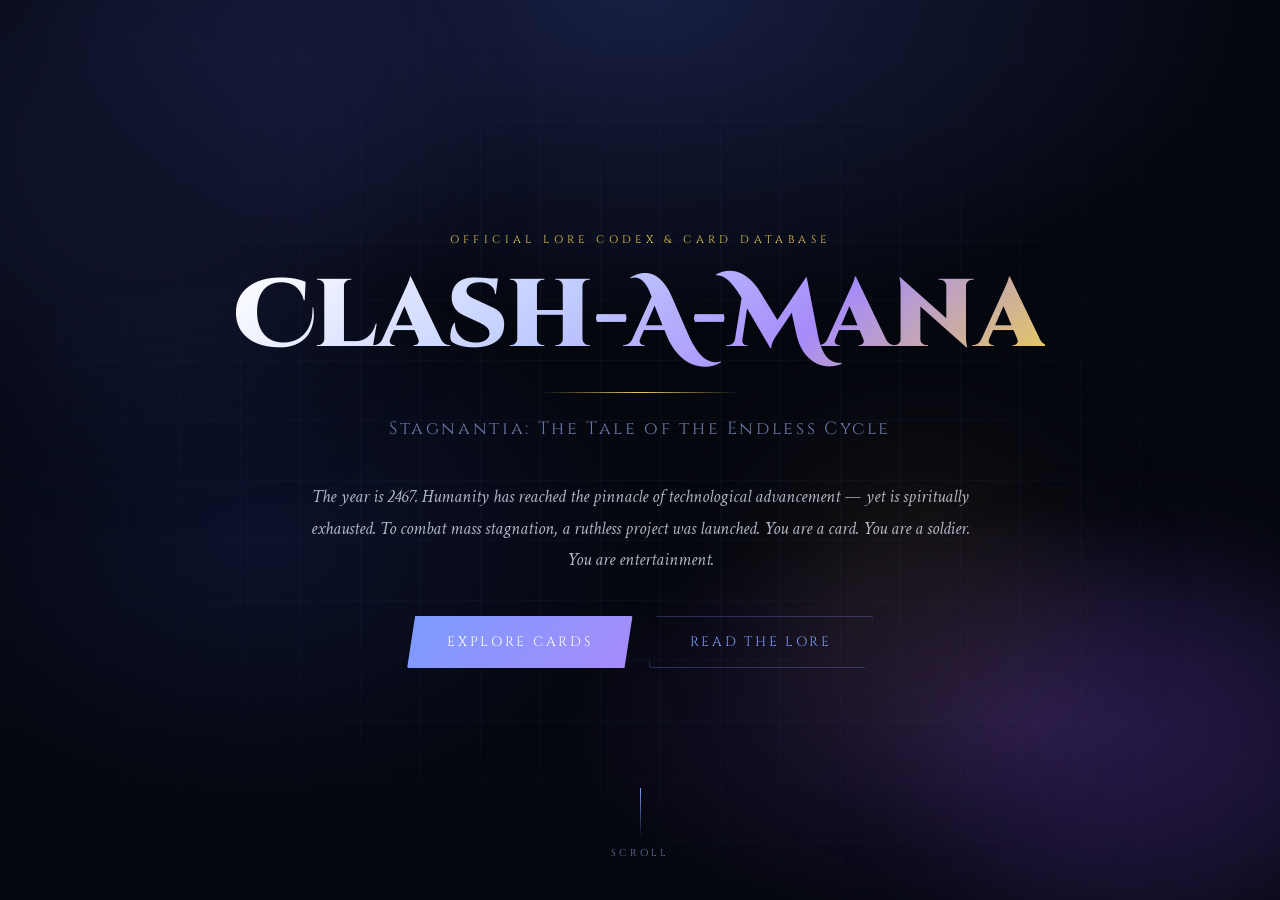
==== commit 213ad17e: "Author Relic combat profiles and Ali balance updates" ====
--- a/index.html
+++ b/index.html
@@ -1005,9 +1005,9 @@
      SCRIPTS  (order matters — core first, then modules)
 ═══════════════════════════════════════════════════════ -->
 <script src="js/core/particles.js"></script>
-<script src="js/core/modal.js?v=8"></script>
+<script src="js/core/modal.js?v=9"></script>
 <script src="js/core/navigation.js"></script>
-<script src="js/modules/cards.js?v=4"></script>
+<script src="js/modules/cards.js?v=5"></script>
 <script src="js/modules/battle.js"></script>
 <script src="js/modules/survival-data.js"></script>
 <script src="js/modules/survival.js?v=2"></script>
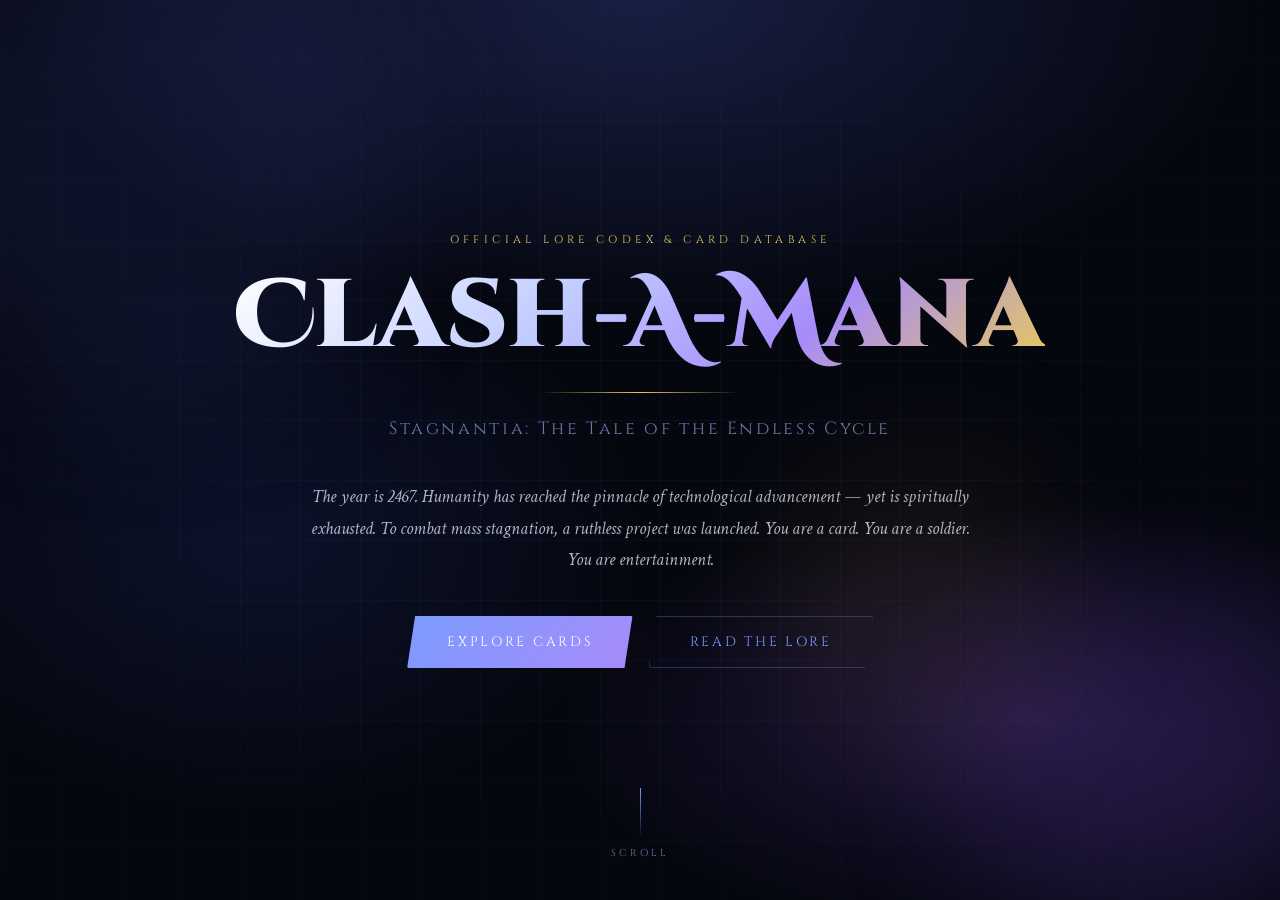
==== commit c723f722: "Implement Etheris shared vitals, Format copying and Artist ink ravens" ====
--- a/index.html
+++ b/index.html
@@ -1007,7 +1007,8 @@
 <script src="js/core/particles.js"></script>
 <script src="js/core/modal.js?v=9"></script>
 <script src="js/core/navigation.js"></script>
-<script src="js/modules/cards.js?v=5"></script>
+<script src="js/core/card-power.js?v=1"></script>
+<script src="js/modules/cards.js?v=6"></script>
 <script src="js/modules/battle.js"></script>
 <script src="js/modules/survival-data.js"></script>
 <script src="js/modules/survival.js?v=2"></script>
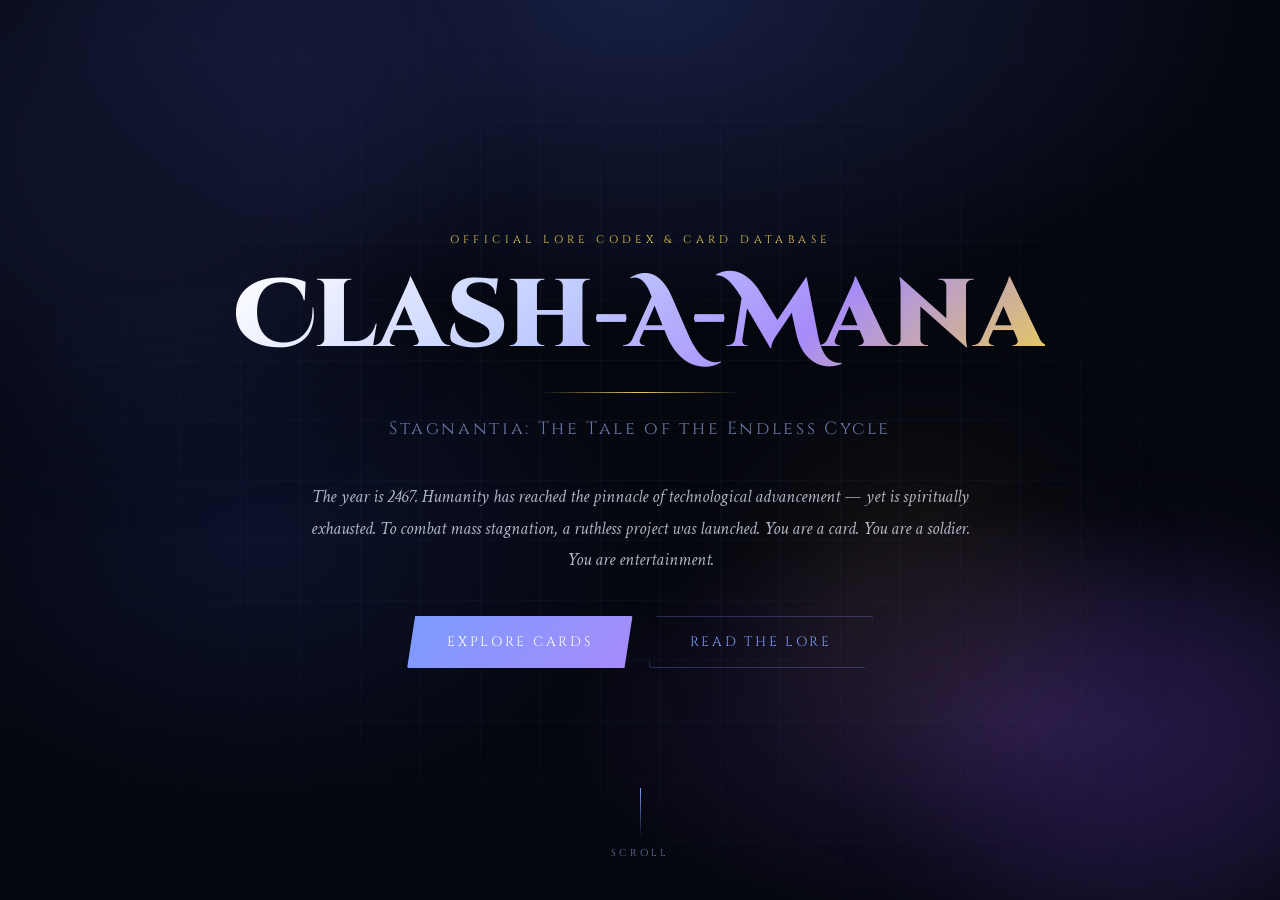
==== commit 9ac2e3f4: "Unlock Ascendant partners with Reacher hybrid combat and Avara attack cycle" ====
--- a/index.html
+++ b/index.html
@@ -1005,7 +1005,7 @@
      SCRIPTS  (order matters — core first, then modules)
 ═══════════════════════════════════════════════════════ -->
 <script src="js/core/particles.js"></script>
-<script src="js/core/modal.js?v=9"></script>
+<script src="js/core/modal.js?v=10"></script>
 <script src="js/core/navigation.js"></script>
 <script src="js/core/card-power.js?v=1"></script>
 <script src="js/modules/cards.js?v=6"></script>
